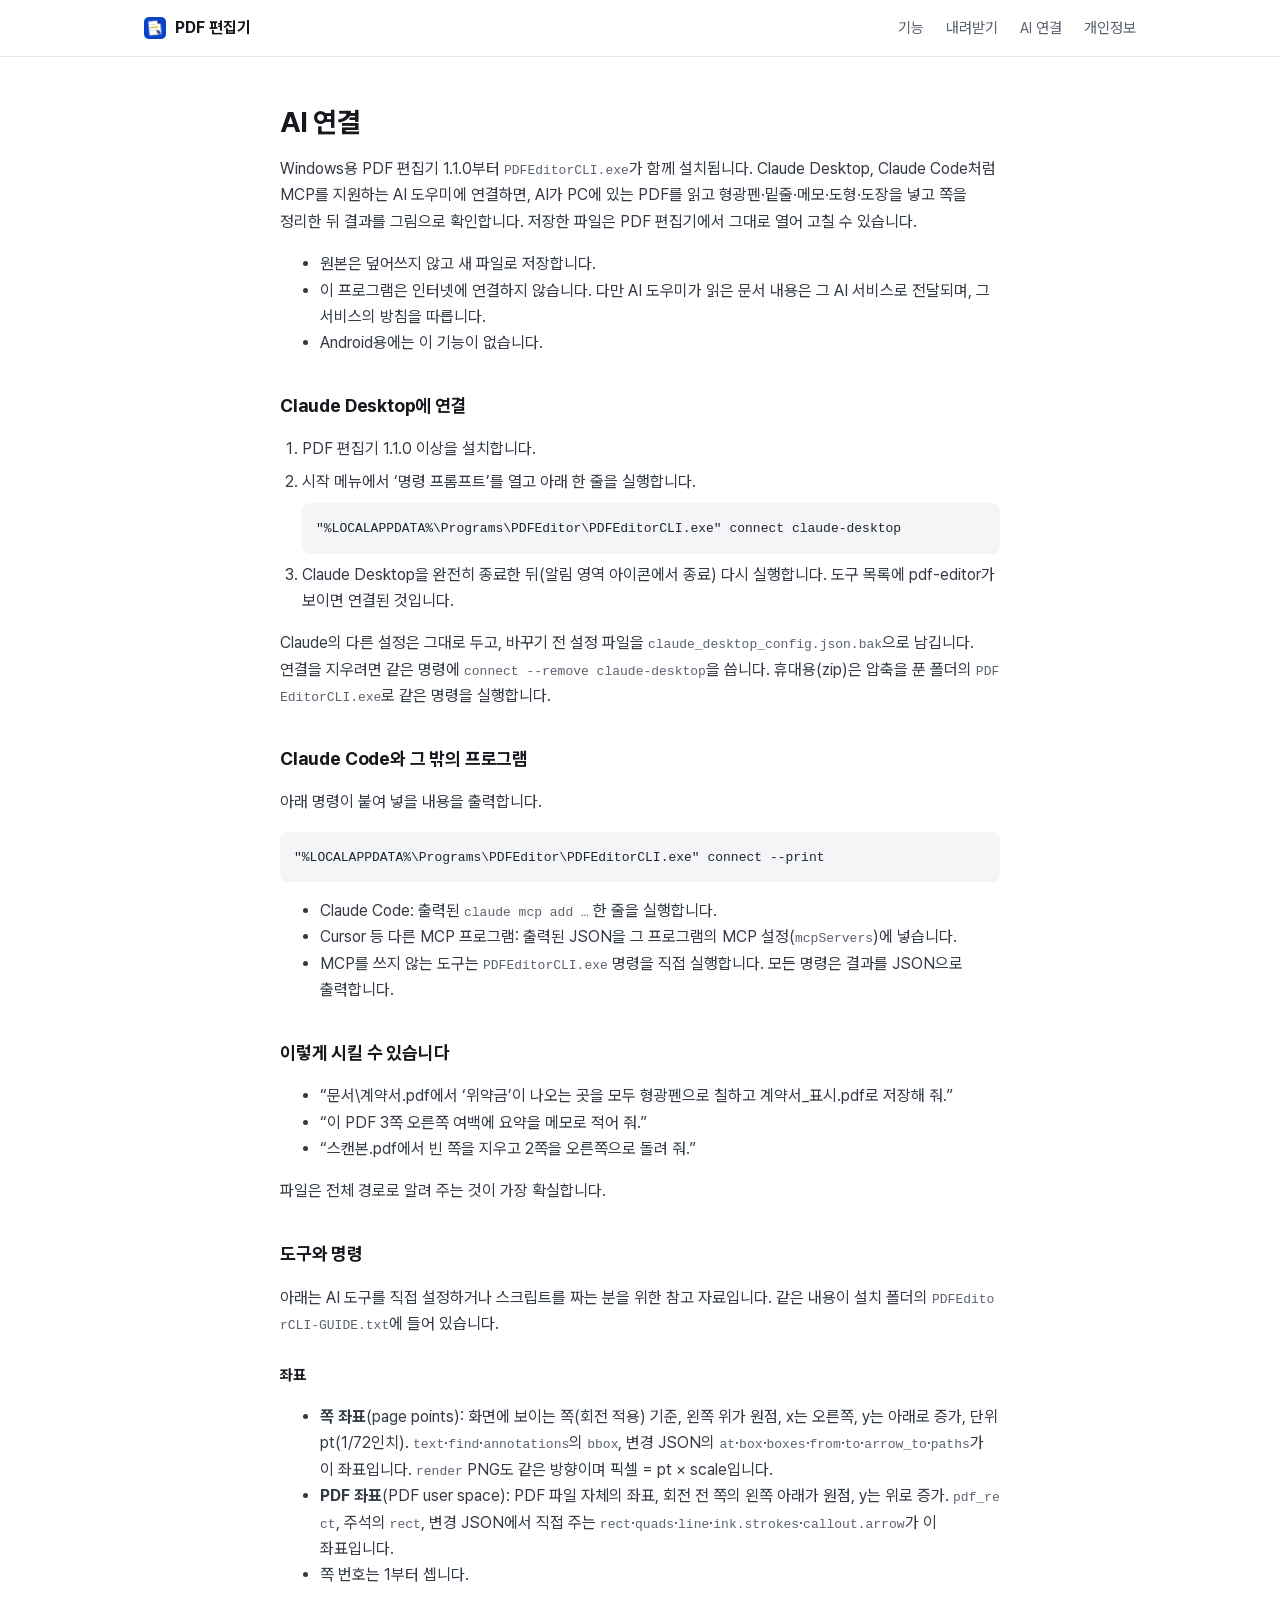
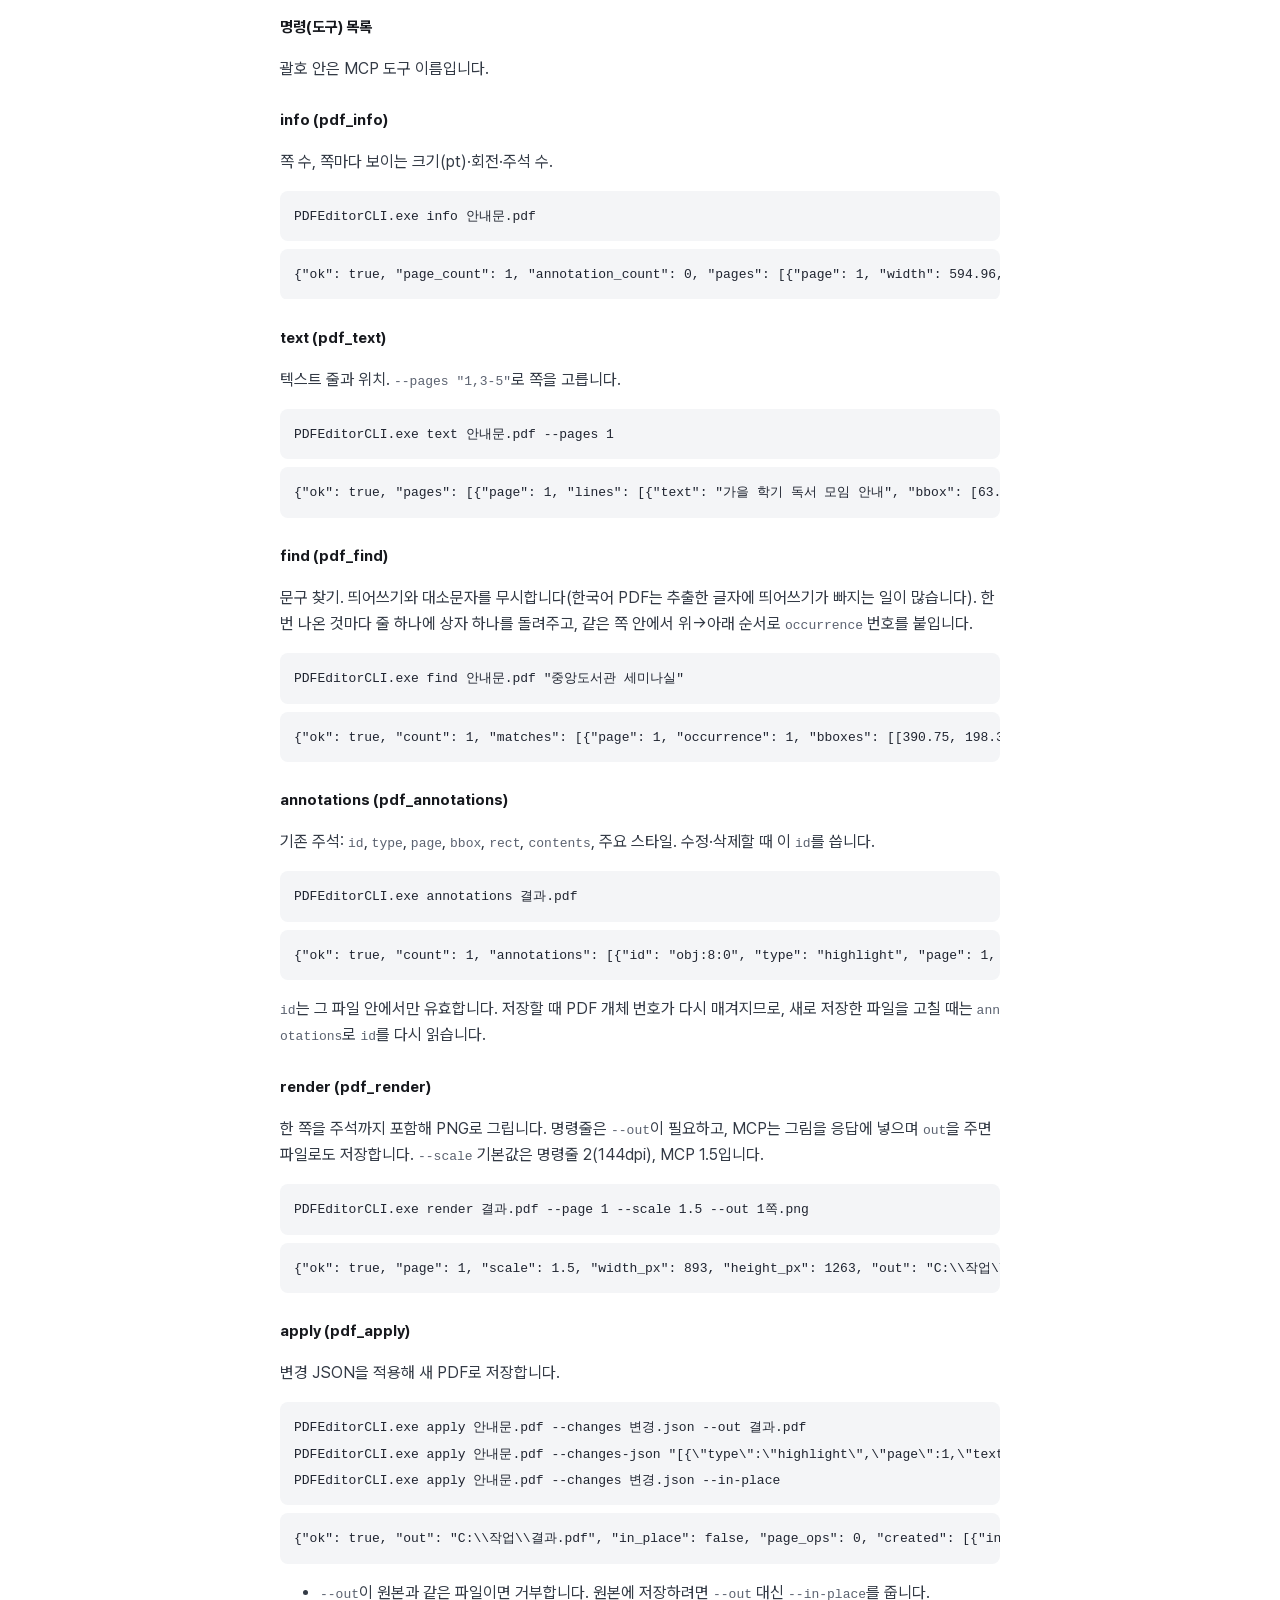
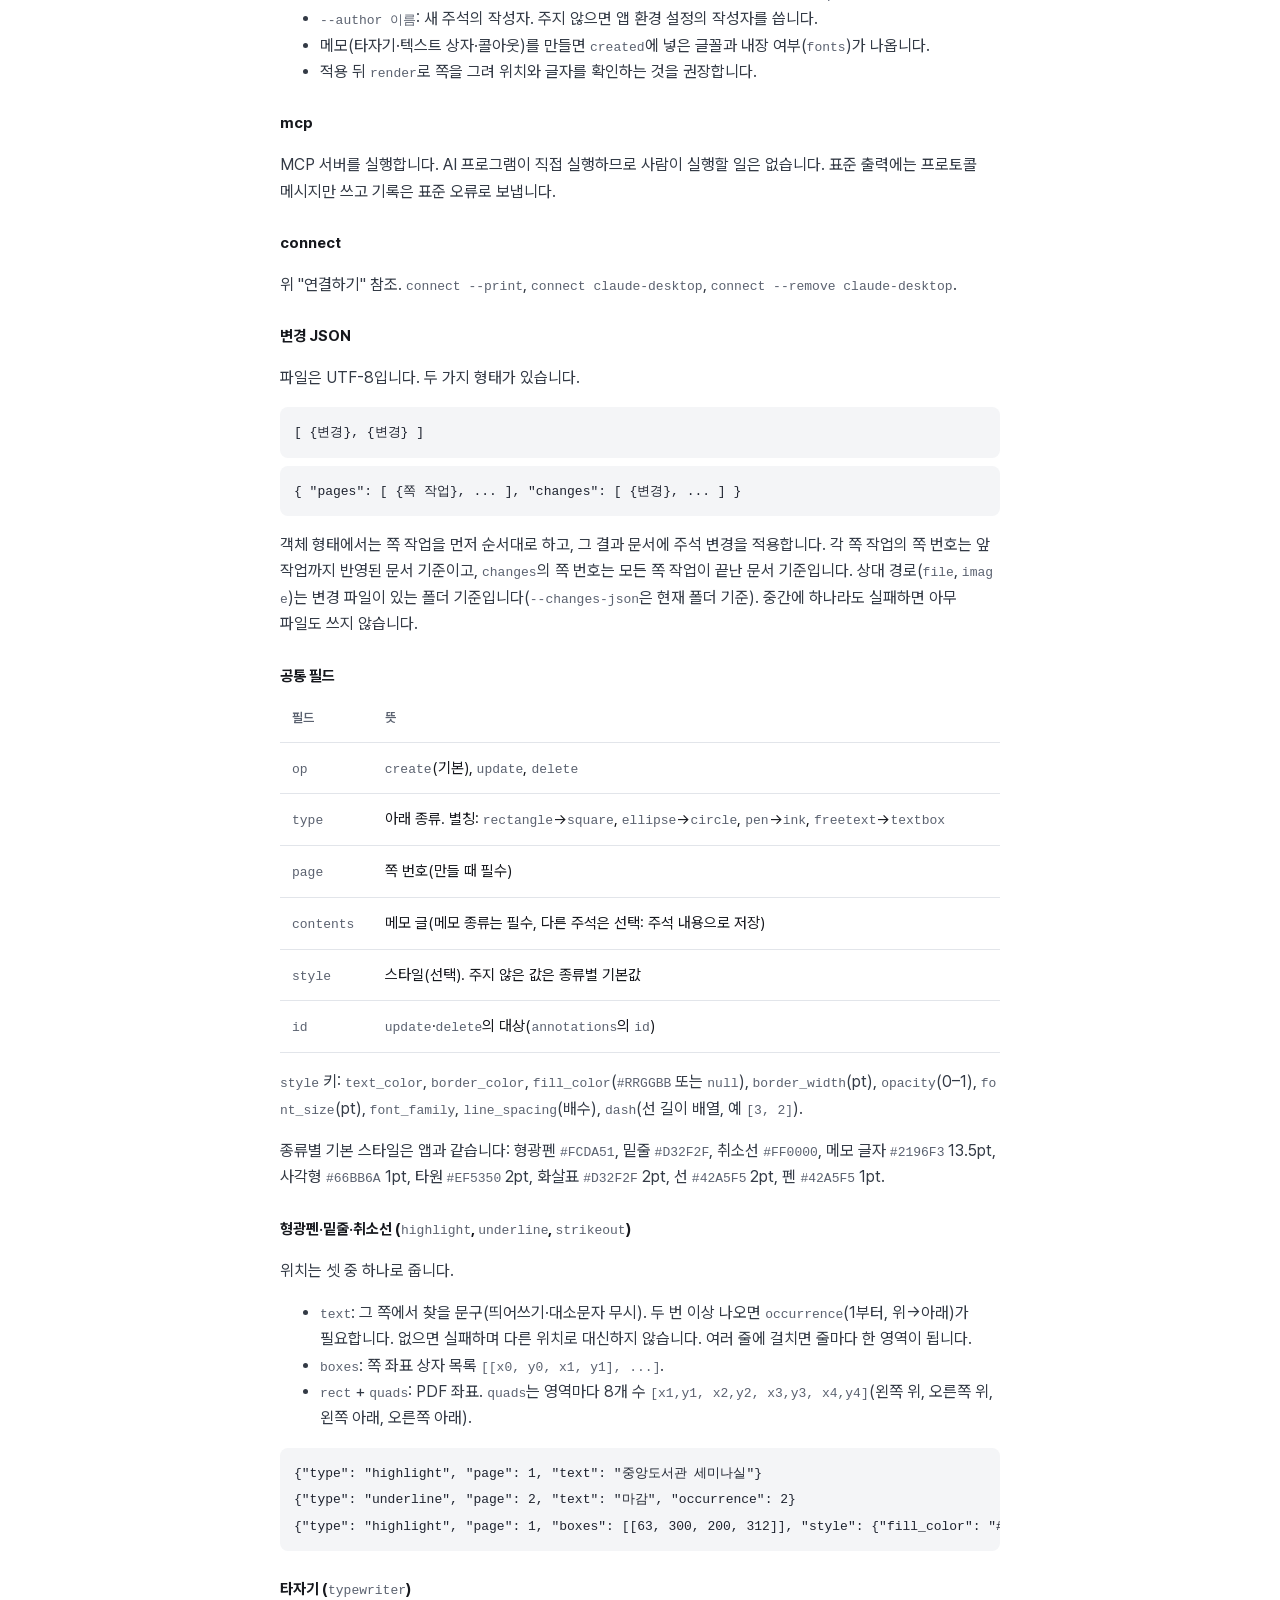
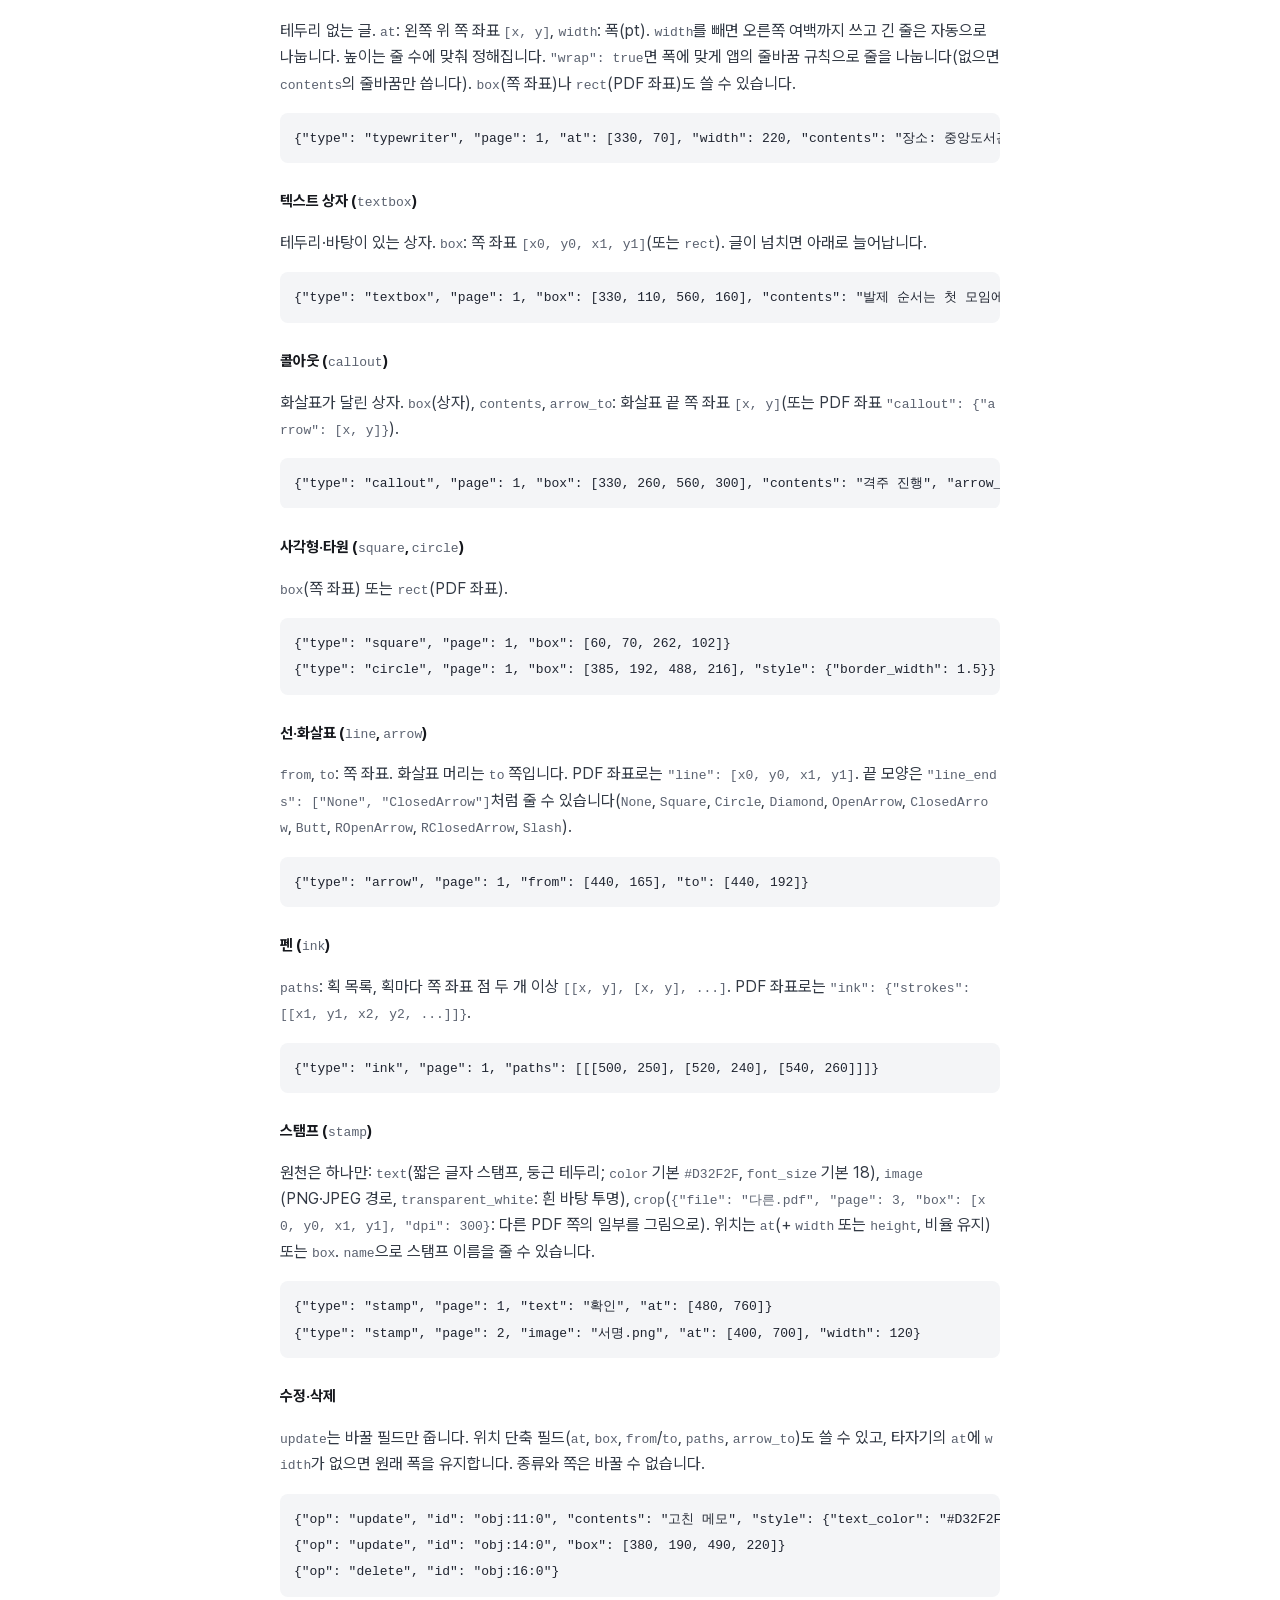
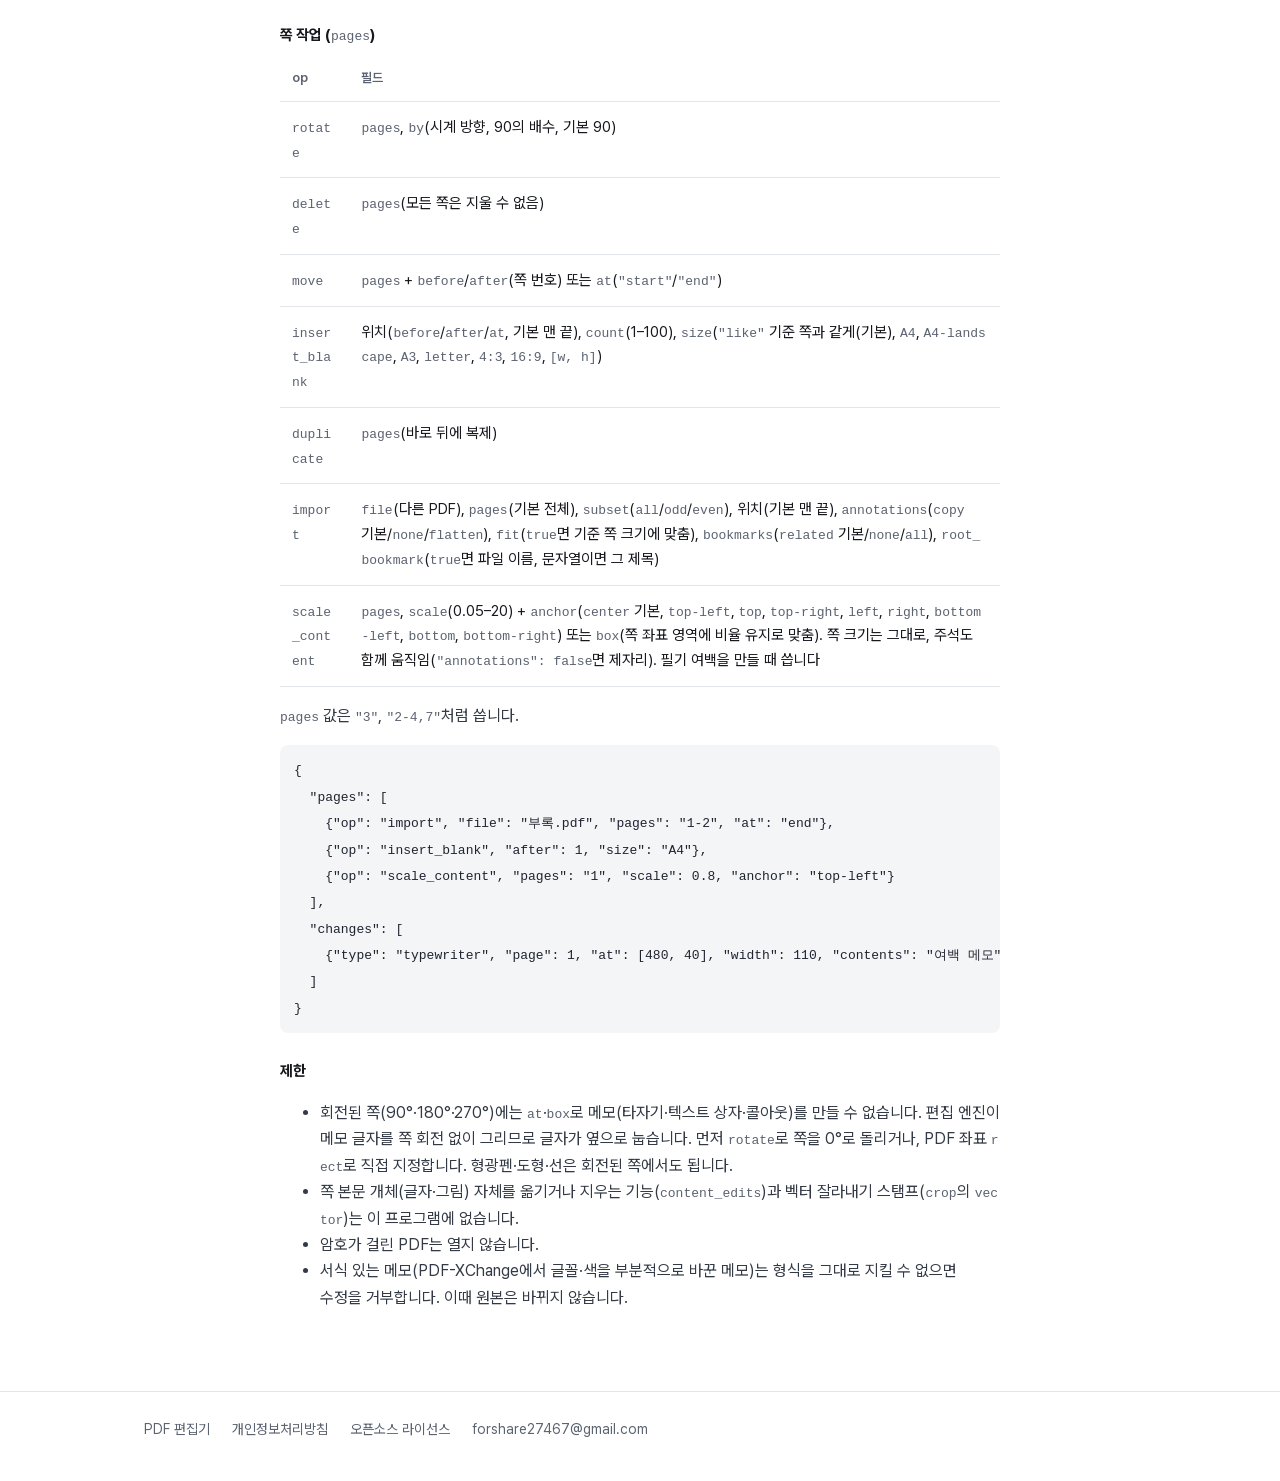
==== ai.html @ bdb56bcf "Windows 1.1.0 (AI 연결), Android 1.0.0" ====
<!doctype html>
<html lang="ko">
<head>
<meta charset="utf-8">
<meta name="viewport" content="width=device-width,initial-scale=1">
<title>AI 연결 · PDF 편집기</title>
<meta name="description" content="Claude 같은 AI 도우미가 PC의 PDF를 읽고 주석을 넣도록 PDF 편집기에 연결하는 방법.">
<link rel="icon" href="favicon.ico" sizes="48x48">
<link rel="icon" href="icon-192.png" type="image/png">
<link rel="apple-touch-icon" href="icon-180.png">
<link rel="stylesheet" href="style.css">
</head>
<body>
<header class="top"><div class="wrap">
 <a class="brand" href="./"><img src="icon-192.png" alt="">PDF 편집기</a>
 <nav><a href="./#features">기능</a><a href="./#download">내려받기</a><a href="ai.html">AI 연결</a><a href="privacy.html">개인정보</a></nav>
</div></header>
<main class="wrap doc">
<h1>AI 연결</h1>
<p>Windows용 PDF 편집기 1.1.0부터 <code>PDFEditorCLI.exe</code>가 함께 설치됩니다. Claude Desktop, Claude Code처럼 MCP를 지원하는 AI 도우미에 연결하면, AI가 PC에 있는 PDF를 읽고 형광펜·밑줄·메모·도형·도장을 넣고 쪽을 정리한 뒤 결과를 그림으로 확인합니다. 저장한 파일은 PDF 편집기에서 그대로 열어 고칠 수 있습니다.</p>
<ul>
<li>원본은 덮어쓰지 않고 새 파일로 저장합니다.</li>
<li>이 프로그램은 인터넷에 연결하지 않습니다. 다만 AI 도우미가 읽은 문서 내용은 그 AI 서비스로 전달되며, 그 서비스의 방침을 따릅니다.</li>
<li>Android용에는 이 기능이 없습니다.</li>
</ul>

<h2>Claude Desktop에 연결</h2>
<ol>
<li>PDF 편집기 1.1.0 이상을 설치합니다.</li>
<li>시작 메뉴에서 ‘명령 프롬프트’를 열고 아래 한 줄을 실행합니다.
<pre><code>"%LOCALAPPDATA%\Programs\PDFEditor\PDFEditorCLI.exe" connect claude-desktop</code></pre></li>
<li>Claude Desktop을 완전히 종료한 뒤(알림 영역 아이콘에서 종료) 다시 실행합니다. 도구 목록에 pdf-editor가 보이면 연결된 것입니다.</li>
</ol>
<p>Claude의 다른 설정은 그대로 두고, 바꾸기 전 설정 파일을 <code>claude_desktop_config.json.bak</code>으로 남깁니다. 연결을 지우려면 같은 명령에 <code>connect --remove claude-desktop</code>을 씁니다. 휴대용(zip)은 압축을 푼 폴더의 <code>PDFEditorCLI.exe</code>로 같은 명령을 실행합니다.</p>

<h2>Claude Code와 그 밖의 프로그램</h2>
<p>아래 명령이 붙여 넣을 내용을 출력합니다.</p>
<pre><code>"%LOCALAPPDATA%\Programs\PDFEditor\PDFEditorCLI.exe" connect --print</code></pre>
<ul>
<li>Claude Code: 출력된 <code>claude mcp add …</code> 한 줄을 실행합니다.</li>
<li>Cursor 등 다른 MCP 프로그램: 출력된 JSON을 그 프로그램의 MCP 설정(<code>mcpServers</code>)에 넣습니다.</li>
<li>MCP를 쓰지 않는 도구는 <code>PDFEditorCLI.exe</code> 명령을 직접 실행합니다. 모든 명령은 결과를 JSON으로 출력합니다.</li>
</ul>

<h2>이렇게 시킬 수 있습니다</h2>
<ul>
<li>“문서\계약서.pdf에서 ‘위약금’이 나오는 곳을 모두 형광펜으로 칠하고 계약서_표시.pdf로 저장해 줘.”</li>
<li>“이 PDF 3쪽 오른쪽 여백에 요약을 메모로 적어 줘.”</li>
<li>“스캔본.pdf에서 빈 쪽을 지우고 2쪽을 오른쪽으로 돌려 줘.”</li>
</ul>
<p>파일은 전체 경로로 알려 주는 것이 가장 확실합니다.</p>

<h2>도구와 명령</h2>
<p>아래는 AI 도구를 직접 설정하거나 스크립트를 짜는 분을 위한 참고 자료입니다. 같은 내용이 설치 폴더의 <code>PDFEditorCLI-GUIDE.txt</code>에 들어 있습니다.</p>
<h3 class="ref">좌표</h3>
<ul>
<li><strong>쪽 좌표</strong>(page points): 화면에 보이는 쪽(회전 적용) 기준, 왼쪽 위가 원점, x는 오른쪽, y는 아래로 증가, 단위 pt(1/72인치). <code>text</code>·<code>find</code>·<code>annotations</code>의 <code>bbox</code>, 변경 JSON의 <code>at</code>·<code>box</code>·<code>boxes</code>·<code>from</code>·<code>to</code>·<code>arrow_to</code>·<code>paths</code>가 이 좌표입니다. <code>render</code> PNG도 같은 방향이며 픽셀 = pt × scale입니다.</li>
<li><strong>PDF 좌표</strong>(PDF user space): PDF 파일 자체의 좌표, 회전 전 쪽의 왼쪽 아래가 원점, y는 위로 증가. <code>pdf_rect</code>, 주석의 <code>rect</code>, 변경 JSON에서 직접 주는 <code>rect</code>·<code>quads</code>·<code>line</code>·<code>ink.strokes</code>·<code>callout.arrow</code>가 이 좌표입니다.</li>
<li>쪽 번호는 1부터 셉니다.</li>
</ul>
<h3 class="ref">명령(도구) 목록</h3>
<p>괄호 안은 MCP 도구 이름입니다.</p>
<h3 class="ref">info (pdf_info)</h3>
<p>쪽 수, 쪽마다 보이는 크기(pt)·회전·주석 수.</p>
<pre><code>PDFEditorCLI.exe info 안내문.pdf
</code></pre>
<pre><code class="language-json">{&quot;ok&quot;: true, &quot;page_count&quot;: 1, &quot;annotation_count&quot;: 0, &quot;pages&quot;: [{&quot;page&quot;: 1, &quot;width&quot;: 594.96, &quot;height&quot;: 841.92, &quot;rotation&quot;: 0, &quot;cropbox&quot;: [0.0, 0.0, 594.96, 841.92], &quot;annotations&quot;: 0}]}
</code></pre>
<h3 class="ref">text (pdf_text)</h3>
<p>텍스트 줄과 위치. <code>--pages "1,3-5"</code>로 쪽을 고릅니다.</p>
<pre><code>PDFEditorCLI.exe text 안내문.pdf --pages 1
</code></pre>
<pre><code class="language-json">{&quot;ok&quot;: true, &quot;pages&quot;: [{&quot;page&quot;: 1, &quot;lines&quot;: [{&quot;text&quot;: &quot;가을 학기 독서 모임 안내&quot;, &quot;bbox&quot;: [63.0, 74.28, 258.41, 98.37], &quot;pdf_rect&quot;: [63.0, 743.55, 258.41, 767.64]}]}]}
</code></pre>
<h3 class="ref">find (pdf_find)</h3>
<p>문구 찾기. 띄어쓰기와 대소문자를 무시합니다(한국어 PDF는 추출한 글자에 띄어쓰기가 빠지는 일이 많습니다). 한 번 나온 것마다 줄 하나에 상자 하나를 돌려주고, 같은 쪽 안에서 위→아래 순서로 <code>occurrence</code> 번호를 붙입니다.</p>
<pre><code>PDFEditorCLI.exe find 안내문.pdf &quot;중앙도서관 세미나실&quot;
</code></pre>
<pre><code class="language-json">{&quot;ok&quot;: true, &quot;count&quot;: 1, &quot;matches&quot;: [{&quot;page&quot;: 1, &quot;occurrence&quot;: 1, &quot;bboxes&quot;: [[390.75, 198.31, 481.25, 210.92]], &quot;pdf_rects&quot;: [[390.75, 631.0, 481.25, 643.61]]}]}
</code></pre>
<h3 class="ref">annotations (pdf_annotations)</h3>
<p>기존 주석: <code>id</code>, <code>type</code>, <code>page</code>, <code>bbox</code>, <code>rect</code>, <code>contents</code>, 주요 스타일. 수정·삭제할 때 이 <code>id</code>를 씁니다.</p>
<pre><code>PDFEditorCLI.exe annotations 결과.pdf
</code></pre>
<pre><code class="language-json">{&quot;ok&quot;: true, &quot;count&quot;: 1, &quot;annotations&quot;: [{&quot;id&quot;: &quot;obj:8:0&quot;, &quot;type&quot;: &quot;highlight&quot;, &quot;page&quot;: 1, &quot;bbox&quot;: [390.75, 198.31, 481.25, 210.92], &quot;rect&quot;: [390.75, 631.0, 481.25, 643.61], &quot;contents&quot;: &quot;&quot;, &quot;style&quot;: {&quot;fill_color&quot;: &quot;#FCDA51&quot;, &quot;opacity&quot;: 1.0}, &quot;editable&quot;: true}]}
</code></pre>
<p><code>id</code>는 그 파일 안에서만 유효합니다. 저장할 때 PDF 개체 번호가 다시 매겨지므로, 새로 저장한 파일을 고칠 때는 <code>annotations</code>로 <code>id</code>를 다시 읽습니다.</p>
<h3 class="ref">render (pdf_render)</h3>
<p>한 쪽을 주석까지 포함해 PNG로 그립니다. 명령줄은 <code>--out</code>이 필요하고, MCP는 그림을 응답에 넣으며 <code>out</code>을 주면 파일로도 저장합니다. <code>--scale</code> 기본값은 명령줄 2(144dpi), MCP 1.5입니다.</p>
<pre><code>PDFEditorCLI.exe render 결과.pdf --page 1 --scale 1.5 --out 1쪽.png
</code></pre>
<pre><code class="language-json">{&quot;ok&quot;: true, &quot;page&quot;: 1, &quot;scale&quot;: 1.5, &quot;width_px&quot;: 893, &quot;height_px&quot;: 1263, &quot;out&quot;: &quot;C:\\작업\\1쪽.png&quot;}
</code></pre>
<h3 class="ref">apply (pdf_apply)</h3>
<p>변경 JSON을 적용해 새 PDF로 저장합니다.</p>
<pre><code>PDFEditorCLI.exe apply 안내문.pdf --changes 변경.json --out 결과.pdf
PDFEditorCLI.exe apply 안내문.pdf --changes-json &quot;[{\&quot;type\&quot;:\&quot;highlight\&quot;,\&quot;page\&quot;:1,\&quot;text\&quot;:\&quot;독서 모임\&quot;}]&quot; --out 결과.pdf
PDFEditorCLI.exe apply 안내문.pdf --changes 변경.json --in-place
</code></pre>
<pre><code class="language-json">{&quot;ok&quot;: true, &quot;out&quot;: &quot;C:\\작업\\결과.pdf&quot;, &quot;in_place&quot;: false, &quot;page_ops&quot;: 0, &quot;created&quot;: [{&quot;index&quot;: 0, &quot;type&quot;: &quot;highlight&quot;, &quot;id&quot;: &quot;obj:8:0&quot;, &quot;page&quot;: 1}], &quot;updated&quot;: [], &quot;deleted&quot;: [], &quot;page_count&quot;: 1}
</code></pre>
<ul>
<li><code>--out</code>이 원본과 같은 파일이면 거부합니다. 원본에 저장하려면 <code>--out</code> 대신 <code>--in-place</code>를 줍니다.</li>
<li><code>--author 이름</code>: 새 주석의 작성자. 주지 않으면 앱 환경 설정의 작성자를 씁니다.</li>
<li>메모(타자기·텍스트 상자·콜아웃)를 만들면 <code>created</code>에 넣은 글꼴과 내장 여부(<code>fonts</code>)가 나옵니다.</li>
<li>적용 뒤 <code>render</code>로 쪽을 그려 위치와 글자를 확인하는 것을 권장합니다.</li>
</ul>
<h3 class="ref">mcp</h3>
<p>MCP 서버를 실행합니다. AI 프로그램이 직접 실행하므로 사람이 실행할 일은 없습니다. 표준 출력에는 프로토콜 메시지만 쓰고 기록은 표준 오류로 보냅니다.</p>
<h3 class="ref">connect</h3>
<p>위 "연결하기" 참조. <code>connect --print</code>, <code>connect claude-desktop</code>, <code>connect --remove claude-desktop</code>.</p>
<h3 class="ref">변경 JSON</h3>
<p>파일은 UTF-8입니다. 두 가지 형태가 있습니다.</p>
<pre><code class="language-json">[ {변경}, {변경} ]
</code></pre>
<pre><code class="language-json">{ &quot;pages&quot;: [ {쪽 작업}, ... ], &quot;changes&quot;: [ {변경}, ... ] }
</code></pre>
<p>객체 형태에서는 쪽 작업을 먼저 순서대로 하고, 그 결과 문서에 주석 변경을 적용합니다. 각 쪽 작업의 쪽 번호는 앞 작업까지 반영된 문서 기준이고, <code>changes</code>의 쪽 번호는 모든 쪽 작업이 끝난 문서 기준입니다. 상대 경로(<code>file</code>, <code>image</code>)는 변경 파일이 있는 폴더 기준입니다(<code>--changes-json</code>은 현재 폴더 기준). 중간에 하나라도 실패하면 아무 파일도 쓰지 않습니다.</p>
<h3 class="ref">공통 필드</h3>
<table>
<thead>
<tr>
<th>필드</th>
<th>뜻</th>
</tr>
</thead>
<tbody>
<tr>
<td><code>op</code></td>
<td><code>create</code>(기본), <code>update</code>, <code>delete</code></td>
</tr>
<tr>
<td><code>type</code></td>
<td>아래 종류. 별칭: <code>rectangle</code>→<code>square</code>, <code>ellipse</code>→<code>circle</code>, <code>pen</code>→<code>ink</code>, <code>freetext</code>→<code>textbox</code></td>
</tr>
<tr>
<td><code>page</code></td>
<td>쪽 번호(만들 때 필수)</td>
</tr>
<tr>
<td><code>contents</code></td>
<td>메모 글(메모 종류는 필수, 다른 주석은 선택: 주석 내용으로 저장)</td>
</tr>
<tr>
<td><code>style</code></td>
<td>스타일(선택). 주지 않은 값은 종류별 기본값</td>
</tr>
<tr>
<td><code>id</code></td>
<td><code>update</code>·<code>delete</code>의 대상(<code>annotations</code>의 <code>id</code>)</td>
</tr>
</tbody>
</table>
<p><code>style</code> 키: <code>text_color</code>, <code>border_color</code>, <code>fill_color</code>(<code>#RRGGBB</code> 또는 <code>null</code>), <code>border_width</code>(pt), <code>opacity</code>(0–1), <code>font_size</code>(pt), <code>font_family</code>, <code>line_spacing</code>(배수), <code>dash</code>(선 길이 배열, 예 <code>[3, 2]</code>).</p>
<p>종류별 기본 스타일은 앱과 같습니다: 형광펜 <code>#FCDA51</code>, 밑줄 <code>#D32F2F</code>, 취소선 <code>#FF0000</code>, 메모 글자 <code>#2196F3</code> 13.5pt, 사각형 <code>#66BB6A</code> 1pt, 타원 <code>#EF5350</code> 2pt, 화살표 <code>#D32F2F</code> 2pt, 선 <code>#42A5F5</code> 2pt, 펜 <code>#42A5F5</code> 1pt.</p>
<h3 class="ref">형광펜·밑줄·취소선 (<code>highlight</code>, <code>underline</code>, <code>strikeout</code>)</h3>
<p>위치는 셋 중 하나로 줍니다.</p>
<ul>
<li><code>text</code>: 그 쪽에서 찾을 문구(띄어쓰기·대소문자 무시). 두 번 이상 나오면 <code>occurrence</code>(1부터, 위→아래)가 필요합니다. 없으면 실패하며 다른 위치로 대신하지 않습니다. 여러 줄에 걸치면 줄마다 한 영역이 됩니다.</li>
<li><code>boxes</code>: 쪽 좌표 상자 목록 <code>[[x0, y0, x1, y1], ...]</code>.</li>
<li><code>rect</code> + <code>quads</code>: PDF 좌표. <code>quads</code>는 영역마다 8개 수 <code>[x1,y1, x2,y2, x3,y3, x4,y4]</code>(왼쪽 위, 오른쪽 위, 왼쪽 아래, 오른쪽 아래).</li>
</ul>
<pre><code class="language-json">{&quot;type&quot;: &quot;highlight&quot;, &quot;page&quot;: 1, &quot;text&quot;: &quot;중앙도서관 세미나실&quot;}
{&quot;type&quot;: &quot;underline&quot;, &quot;page&quot;: 2, &quot;text&quot;: &quot;마감&quot;, &quot;occurrence&quot;: 2}
{&quot;type&quot;: &quot;highlight&quot;, &quot;page&quot;: 1, &quot;boxes&quot;: [[63, 300, 200, 312]], &quot;style&quot;: {&quot;fill_color&quot;: &quot;#80DEEA&quot;, &quot;opacity&quot;: 0.6}}
</code></pre>
<h3 class="ref">타자기 (<code>typewriter</code>)</h3>
<p>테두리 없는 글. <code>at</code>: 왼쪽 위 쪽 좌표 <code>[x, y]</code>, <code>width</code>: 폭(pt). <code>width</code>를 빼면 오른쪽 여백까지 쓰고 긴 줄은 자동으로 나눕니다. 높이는 줄 수에 맞춰 정해집니다. <code>"wrap": true</code>면 폭에 맞게 앱의 줄바꿈 규칙으로 줄을 나눕니다(없으면 <code>contents</code>의 줄바꿈만 씁니다). <code>box</code>(쪽 좌표)나 <code>rect</code>(PDF 좌표)도 쓸 수 있습니다.</p>
<pre><code class="language-json">{&quot;type&quot;: &quot;typewriter&quot;, &quot;page&quot;: 1, &quot;at&quot;: [330, 70], &quot;width&quot;: 220, &quot;contents&quot;: &quot;장소: 중앙도서관 3층&quot;, &quot;wrap&quot;: true}
</code></pre>
<h3 class="ref">텍스트 상자 (<code>textbox</code>)</h3>
<p>테두리·바탕이 있는 상자. <code>box</code>: 쪽 좌표 <code>[x0, y0, x1, y1]</code>(또는 <code>rect</code>). 글이 넘치면 아래로 늘어납니다.</p>
<pre><code class="language-json">{&quot;type&quot;: &quot;textbox&quot;, &quot;page&quot;: 1, &quot;box&quot;: [330, 110, 560, 160], &quot;contents&quot;: &quot;발제 순서는 첫 모임에서 정합니다.&quot;, &quot;style&quot;: {&quot;border_color&quot;: &quot;#2196F3&quot;}}
</code></pre>
<h3 class="ref">콜아웃 (<code>callout</code>)</h3>
<p>화살표가 달린 상자. <code>box</code>(상자), <code>contents</code>, <code>arrow_to</code>: 화살표 끝 쪽 좌표 <code>[x, y]</code>(또는 PDF 좌표 <code>"callout": {"arrow": [x, y]}</code>).</p>
<pre><code class="language-json">{&quot;type&quot;: &quot;callout&quot;, &quot;page&quot;: 1, &quot;box&quot;: [330, 260, 560, 300], &quot;contents&quot;: &quot;격주 진행&quot;, &quot;arrow_to&quot;: [300, 215]}
</code></pre>
<h3 class="ref">사각형·타원 (<code>square</code>, <code>circle</code>)</h3>
<p><code>box</code>(쪽 좌표) 또는 <code>rect</code>(PDF 좌표).</p>
<pre><code class="language-json">{&quot;type&quot;: &quot;square&quot;, &quot;page&quot;: 1, &quot;box&quot;: [60, 70, 262, 102]}
{&quot;type&quot;: &quot;circle&quot;, &quot;page&quot;: 1, &quot;box&quot;: [385, 192, 488, 216], &quot;style&quot;: {&quot;border_width&quot;: 1.5}}
</code></pre>
<h3 class="ref">선·화살표 (<code>line</code>, <code>arrow</code>)</h3>
<p><code>from</code>, <code>to</code>: 쪽 좌표. 화살표 머리는 <code>to</code> 쪽입니다. PDF 좌표로는 <code>"line": [x0, y0, x1, y1]</code>. 끝 모양은 <code>"line_ends": ["None", "ClosedArrow"]</code>처럼 줄 수 있습니다(<code>None</code>, <code>Square</code>, <code>Circle</code>, <code>Diamond</code>, <code>OpenArrow</code>, <code>ClosedArrow</code>, <code>Butt</code>, <code>ROpenArrow</code>, <code>RClosedArrow</code>, <code>Slash</code>).</p>
<pre><code class="language-json">{&quot;type&quot;: &quot;arrow&quot;, &quot;page&quot;: 1, &quot;from&quot;: [440, 165], &quot;to&quot;: [440, 192]}
</code></pre>
<h3 class="ref">펜 (<code>ink</code>)</h3>
<p><code>paths</code>: 획 목록, 획마다 쪽 좌표 점 두 개 이상 <code>[[x, y], [x, y], ...]</code>. PDF 좌표로는 <code>"ink": {"strokes": [[x1, y1, x2, y2, ...]]}</code>.</p>
<pre><code class="language-json">{&quot;type&quot;: &quot;ink&quot;, &quot;page&quot;: 1, &quot;paths&quot;: [[[500, 250], [520, 240], [540, 260]]]}
</code></pre>
<h3 class="ref">스탬프 (<code>stamp</code>)</h3>
<p>원천은 하나만: <code>text</code>(짧은 글자 스탬프, 둥근 테두리; <code>color</code> 기본 <code>#D32F2F</code>, <code>font_size</code> 기본 18), <code>image</code>(PNG·JPEG 경로, <code>transparent_white</code>: 흰 바탕 투명), <code>crop</code>(<code>{"file": "다른.pdf", "page": 3, "box": [x0, y0, x1, y1], "dpi": 300}</code>: 다른 PDF 쪽의 일부를 그림으로). 위치는 <code>at</code>(+ <code>width</code> 또는 <code>height</code>, 비율 유지) 또는 <code>box</code>. <code>name</code>으로 스탬프 이름을 줄 수 있습니다.</p>
<pre><code class="language-json">{&quot;type&quot;: &quot;stamp&quot;, &quot;page&quot;: 1, &quot;text&quot;: &quot;확인&quot;, &quot;at&quot;: [480, 760]}
{&quot;type&quot;: &quot;stamp&quot;, &quot;page&quot;: 2, &quot;image&quot;: &quot;서명.png&quot;, &quot;at&quot;: [400, 700], &quot;width&quot;: 120}
</code></pre>
<h3 class="ref">수정·삭제</h3>
<p><code>update</code>는 바꿀 필드만 줍니다. 위치 단축 필드(<code>at</code>, <code>box</code>, <code>from</code>/<code>to</code>, <code>paths</code>, <code>arrow_to</code>)도 쓸 수 있고, 타자기의 <code>at</code>에 <code>width</code>가 없으면 원래 폭을 유지합니다. 종류와 쪽은 바꿀 수 없습니다.</p>
<pre><code class="language-json">{&quot;op&quot;: &quot;update&quot;, &quot;id&quot;: &quot;obj:11:0&quot;, &quot;contents&quot;: &quot;고친 메모&quot;, &quot;style&quot;: {&quot;text_color&quot;: &quot;#D32F2F&quot;}}
{&quot;op&quot;: &quot;update&quot;, &quot;id&quot;: &quot;obj:14:0&quot;, &quot;box&quot;: [380, 190, 490, 220]}
{&quot;op&quot;: &quot;delete&quot;, &quot;id&quot;: &quot;obj:16:0&quot;}
</code></pre>
<h3 class="ref">쪽 작업 (<code>pages</code>)</h3>
<table>
<thead>
<tr>
<th>op</th>
<th>필드</th>
</tr>
</thead>
<tbody>
<tr>
<td><code>rotate</code></td>
<td><code>pages</code>, <code>by</code>(시계 방향, 90의 배수, 기본 90)</td>
</tr>
<tr>
<td><code>delete</code></td>
<td><code>pages</code>(모든 쪽은 지울 수 없음)</td>
</tr>
<tr>
<td><code>move</code></td>
<td><code>pages</code> + <code>before</code>/<code>after</code>(쪽 번호) 또는 <code>at</code>(<code>"start"</code>/<code>"end"</code>)</td>
</tr>
<tr>
<td><code>insert_blank</code></td>
<td>위치(<code>before</code>/<code>after</code>/<code>at</code>, 기본 맨 끝), <code>count</code>(1–100), <code>size</code>(<code>"like"</code> 기준 쪽과 같게(기본), <code>A4</code>, <code>A4-landscape</code>, <code>A3</code>, <code>letter</code>, <code>4:3</code>, <code>16:9</code>, <code>[w, h]</code>)</td>
</tr>
<tr>
<td><code>duplicate</code></td>
<td><code>pages</code>(바로 뒤에 복제)</td>
</tr>
<tr>
<td><code>import</code></td>
<td><code>file</code>(다른 PDF), <code>pages</code>(기본 전체), <code>subset</code>(<code>all</code>/<code>odd</code>/<code>even</code>), 위치(기본 맨 끝), <code>annotations</code>(<code>copy</code> 기본/<code>none</code>/<code>flatten</code>), <code>fit</code>(<code>true</code>면 기준 쪽 크기에 맞춤), <code>bookmarks</code>(<code>related</code> 기본/<code>none</code>/<code>all</code>), <code>root_bookmark</code>(<code>true</code>면 파일 이름, 문자열이면 그 제목)</td>
</tr>
<tr>
<td><code>scale_content</code></td>
<td><code>pages</code>, <code>scale</code>(0.05–20) + <code>anchor</code>(<code>center</code> 기본, <code>top-left</code>, <code>top</code>, <code>top-right</code>, <code>left</code>, <code>right</code>, <code>bottom-left</code>, <code>bottom</code>, <code>bottom-right</code>) 또는 <code>box</code>(쪽 좌표 영역에 비율 유지로 맞춤). 쪽 크기는 그대로, 주석도 함께 움직임(<code>"annotations": false</code>면 제자리). 필기 여백을 만들 때 씁니다</td>
</tr>
</tbody>
</table>
<p><code>pages</code> 값은 <code>"3"</code>, <code>"2-4,7"</code>처럼 씁니다.</p>
<pre><code class="language-json">{
  &quot;pages&quot;: [
    {&quot;op&quot;: &quot;import&quot;, &quot;file&quot;: &quot;부록.pdf&quot;, &quot;pages&quot;: &quot;1-2&quot;, &quot;at&quot;: &quot;end&quot;},
    {&quot;op&quot;: &quot;insert_blank&quot;, &quot;after&quot;: 1, &quot;size&quot;: &quot;A4&quot;},
    {&quot;op&quot;: &quot;scale_content&quot;, &quot;pages&quot;: &quot;1&quot;, &quot;scale&quot;: 0.8, &quot;anchor&quot;: &quot;top-left&quot;}
  ],
  &quot;changes&quot;: [
    {&quot;type&quot;: &quot;typewriter&quot;, &quot;page&quot;: 1, &quot;at&quot;: [480, 40], &quot;width&quot;: 110, &quot;contents&quot;: &quot;여백 메모&quot;, &quot;wrap&quot;: true}
  ]
}
</code></pre>
<h3 class="ref">제한</h3>
<ul>
<li>회전된 쪽(90°·180°·270°)에는 <code>at</code>·<code>box</code>로 메모(타자기·텍스트 상자·콜아웃)를 만들 수 없습니다. 편집 엔진이 메모 글자를 쪽 회전 없이 그리므로 글자가 옆으로 눕습니다. 먼저 <code>rotate</code>로 쪽을 0°로 돌리거나, PDF 좌표 <code>rect</code>로 직접 지정합니다. 형광펜·도형·선은 회전된 쪽에서도 됩니다.</li>
<li>쪽 본문 개체(글자·그림) 자체를 옮기거나 지우는 기능(<code>content_edits</code>)과 벡터 잘라내기 스탬프(<code>crop</code>의 <code>vector</code>)는 이 프로그램에 없습니다.</li>
<li>암호가 걸린 PDF는 열지 않습니다.</li>
<li>서식 있는 메모(PDF-XChange에서 글꼴·색을 부분적으로 바꾼 메모)는 형식을 그대로 지킬 수 없으면 수정을 거부합니다. 이때 원본은 바뀌지 않습니다.</li>
</ul>
</main>
<footer><div class="wrap">
 <span>PDF 편집기</span>
 <a href="privacy.html">개인정보처리방침</a>
 <a href="licenses.txt">오픈소스 라이선스</a>
 <a href="mailto:forshare27467@gmail.com">forshare27467@gmail.com</a>
</div></footer>
</body>
</html>
---- style.css ----
@font-face{font-family:Pretendard;src:url(PretendardVariable.woff2) format("woff2");font-weight:100 900;font-display:swap}
:root{--ink:#16181d;--sub:#5b6270;--line:#e2e5ea;--bg:#fff;--soft:#f5f6f8;--accent:#1f4fd8}
*{box-sizing:border-box}
html{-webkit-text-size-adjust:100%}
body{margin:0;background:var(--bg);color:var(--ink);font:16px/1.65 Pretendard,"Malgun Gothic","Apple SD Gothic Neo",sans-serif;word-break:keep-all}
a{color:var(--accent);text-decoration:none}
a:hover{text-decoration:underline}
.wrap{max-width:1040px;margin:0 auto;padding:0 24px}
header.top{border-bottom:1px solid var(--line)}
header.top .wrap{display:flex;align-items:center;gap:28px;height:56px}
.brand{display:flex;align-items:center;gap:9px;font-weight:700;color:var(--ink)}
.brand img{width:22px;height:22px}
nav{margin-left:auto;display:flex;gap:22px;font-size:15px}
nav a{color:var(--sub)}
.hero{padding-top:56px;padding-bottom:28px}
h1{font-size:38px;line-height:1.25;letter-spacing:-.02em;margin:0 0 12px}
.lead{font-size:18px;color:var(--sub);margin:0 0 26px;max-width:620px}
.get{display:flex;flex-wrap:wrap;align-items:center;gap:14px 18px}
.btn{display:inline-block;background:var(--accent);color:#fff;font-weight:600;padding:12px 22px;border-radius:6px}
.btn:hover{text-decoration:none;background:#1a43b8}
.meta{font-size:14px;color:var(--sub)}
.shot{margin:36px 0 0;border:1px solid var(--line);border-radius:8px;overflow:hidden;box-shadow:0 12px 32px rgba(20,30,60,.08)}
.shot img{display:block;width:100%;height:auto}
section{padding:52px 0;border-top:1px solid var(--line)}
.hero+section{border-top:0}
h2{font-size:22px;letter-spacing:-.01em;margin:0 0 22px}
.features{display:grid;grid-template-columns:repeat(3,1fr);gap:26px 36px;margin:0;padding:0;list-style:none}
.features h3{font-size:16px;margin:0 0 4px}
.features p{margin:0;color:var(--sub);font-size:15px}
table{width:100%;border-collapse:collapse;font-size:15px}
th,td{text-align:left;padding:13px 12px;border-bottom:1px solid var(--line);vertical-align:top}
th{font-weight:600;color:var(--sub);font-size:13px}
td.num{white-space:nowrap;color:var(--sub)}
code{font:13px/1.5 ui-monospace,Consolas,monospace;color:var(--sub);word-break:break-all}
.notes{margin:24px 0 0;padding:0;list-style:none;color:var(--sub);font-size:15px}
.notes li{padding-left:14px;position:relative;margin-bottom:6px}
.notes li:before{content:"";position:absolute;left:0;top:.72em;width:4px;height:4px;border-radius:50%;background:#9aa1ad}
.soon{color:var(--sub)}
footer{border-top:1px solid var(--line);padding:26px 0 40px;font-size:14px;color:var(--sub)}
footer .wrap{display:flex;flex-wrap:wrap;gap:8px 22px}
footer a{color:var(--sub)}
.doc{max-width:768px;padding-top:48px;padding-bottom:64px}
.doc h1{font-size:28px}
.doc h2{font-size:18px;margin:34px 0 8px}
.doc p,.doc li{color:#333a45}
@media(max-width:760px){
 h1{font-size:30px}.hero{padding-top:36px;padding-bottom:20px}.lead{font-size:16px}
 .features{grid-template-columns:1fr;gap:18px}
 nav{gap:16px;font-size:14px}
 table,tbody,tr,td{display:block}thead{display:none}
 tr{padding:12px 0;border-bottom:1px solid var(--line)}td{border:0;padding:2px 0}
}
.doc pre{background:#f4f5f7;border-radius:8px;padding:12px 14px;overflow-x:auto;margin:8px 0}
.doc pre code{color:#1f2430;word-break:normal;white-space:pre}
.doc ol{padding-left:22px}.doc ol li{margin:6px 0}
.doc h3{font-size:15px;margin:26px 0 6px}
.doc h4{font-size:14px;margin:18px 0 4px}
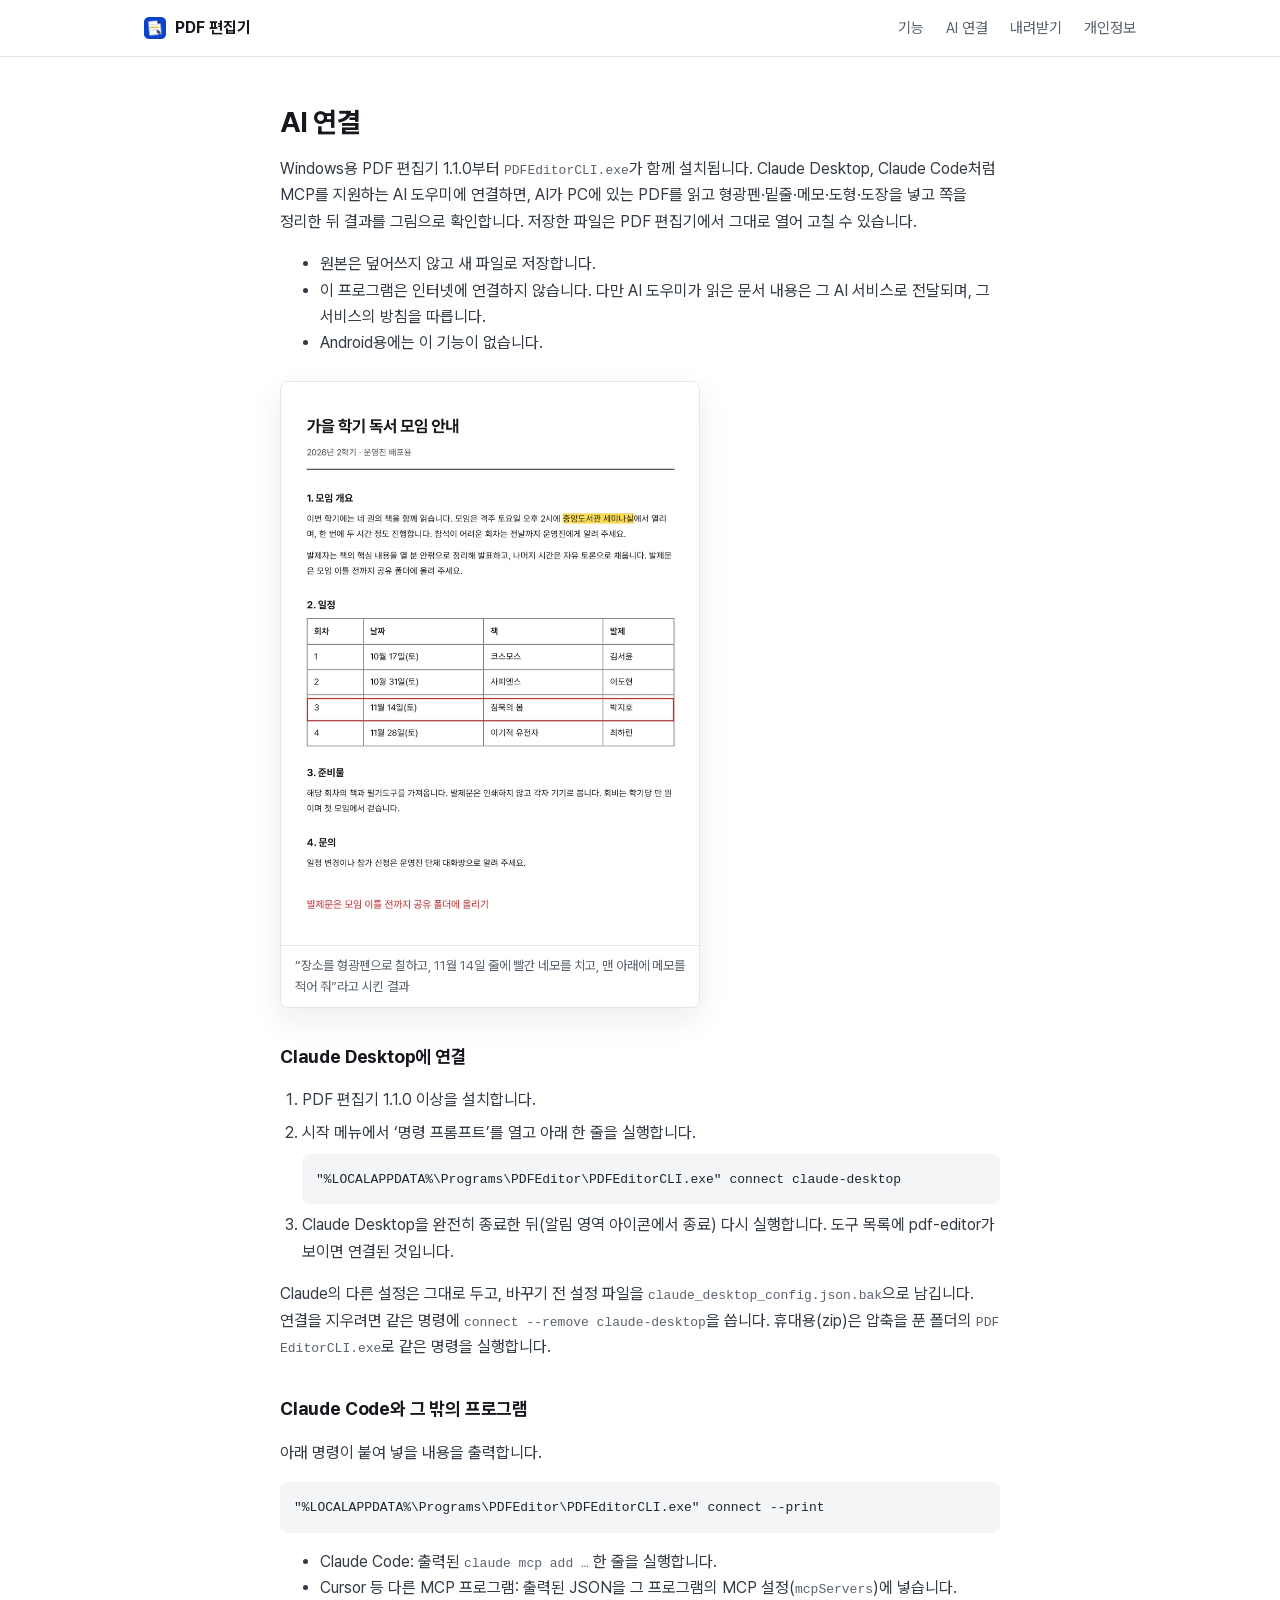
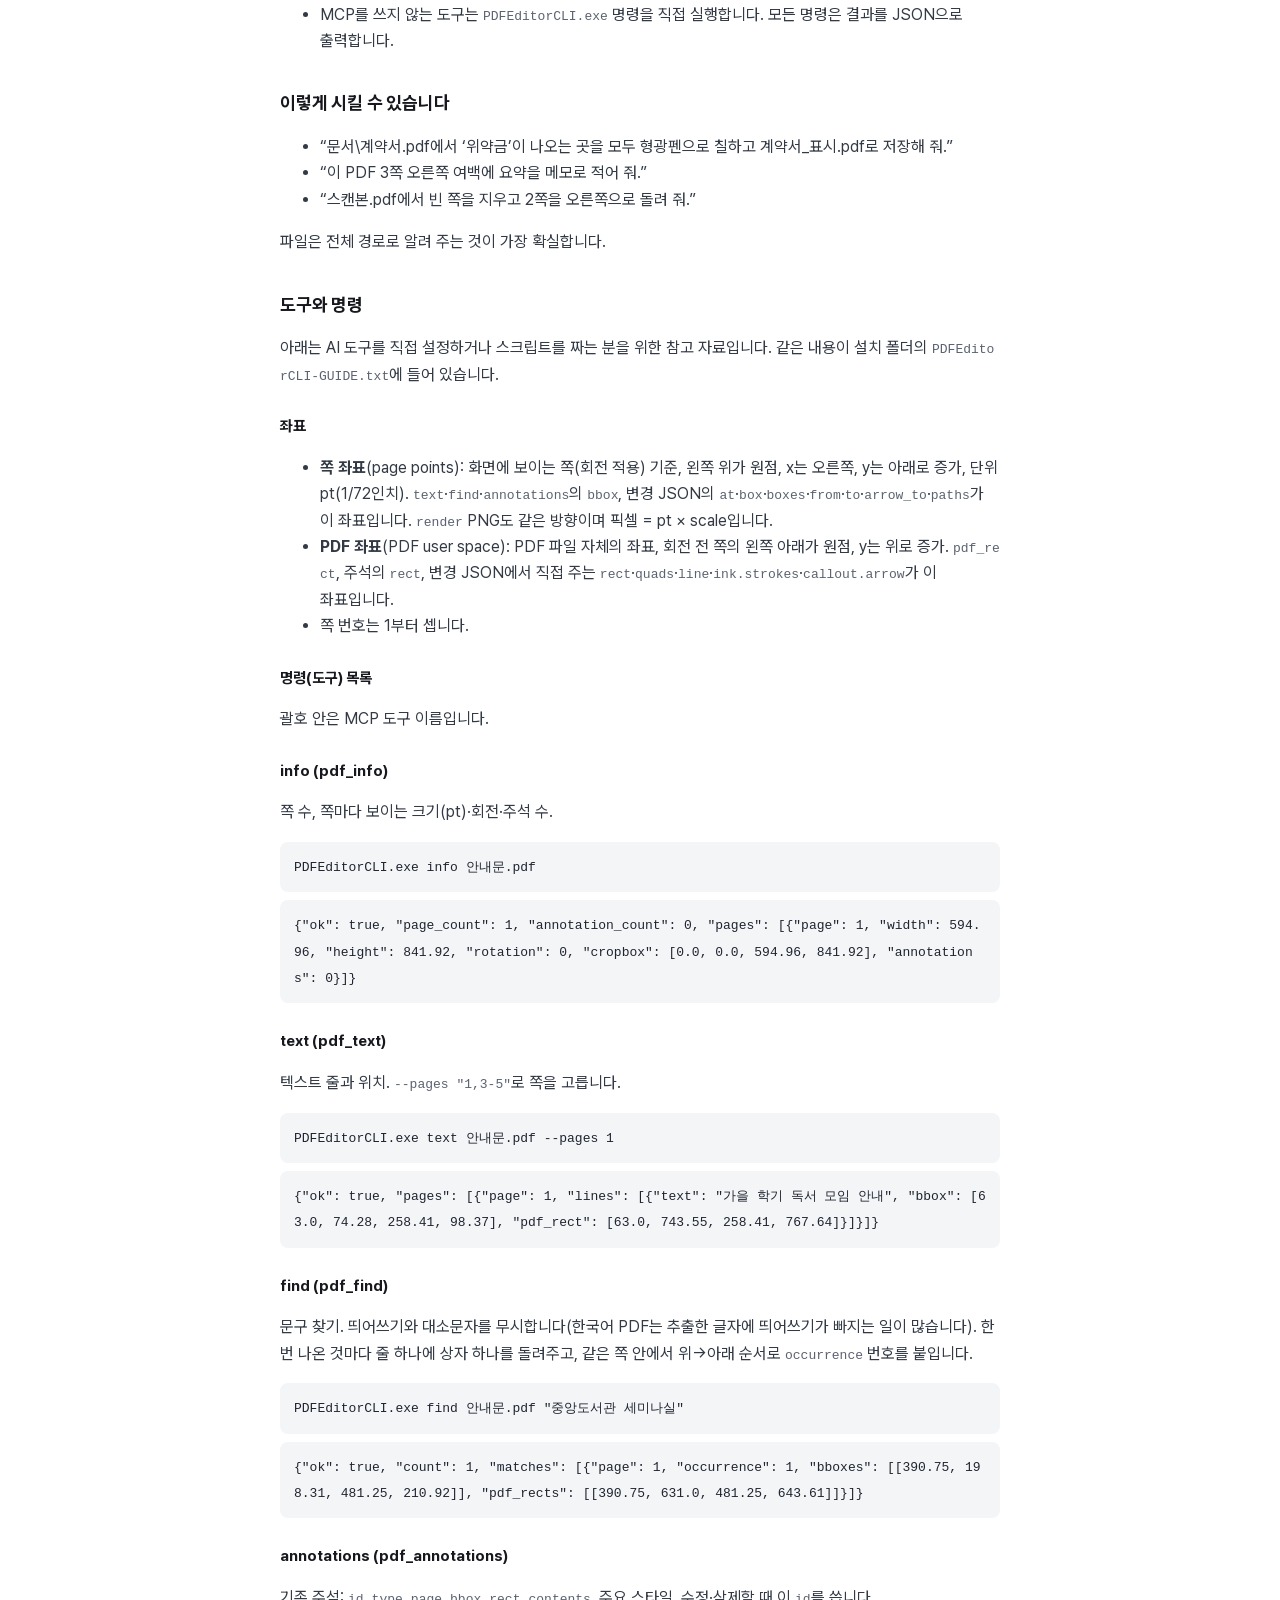
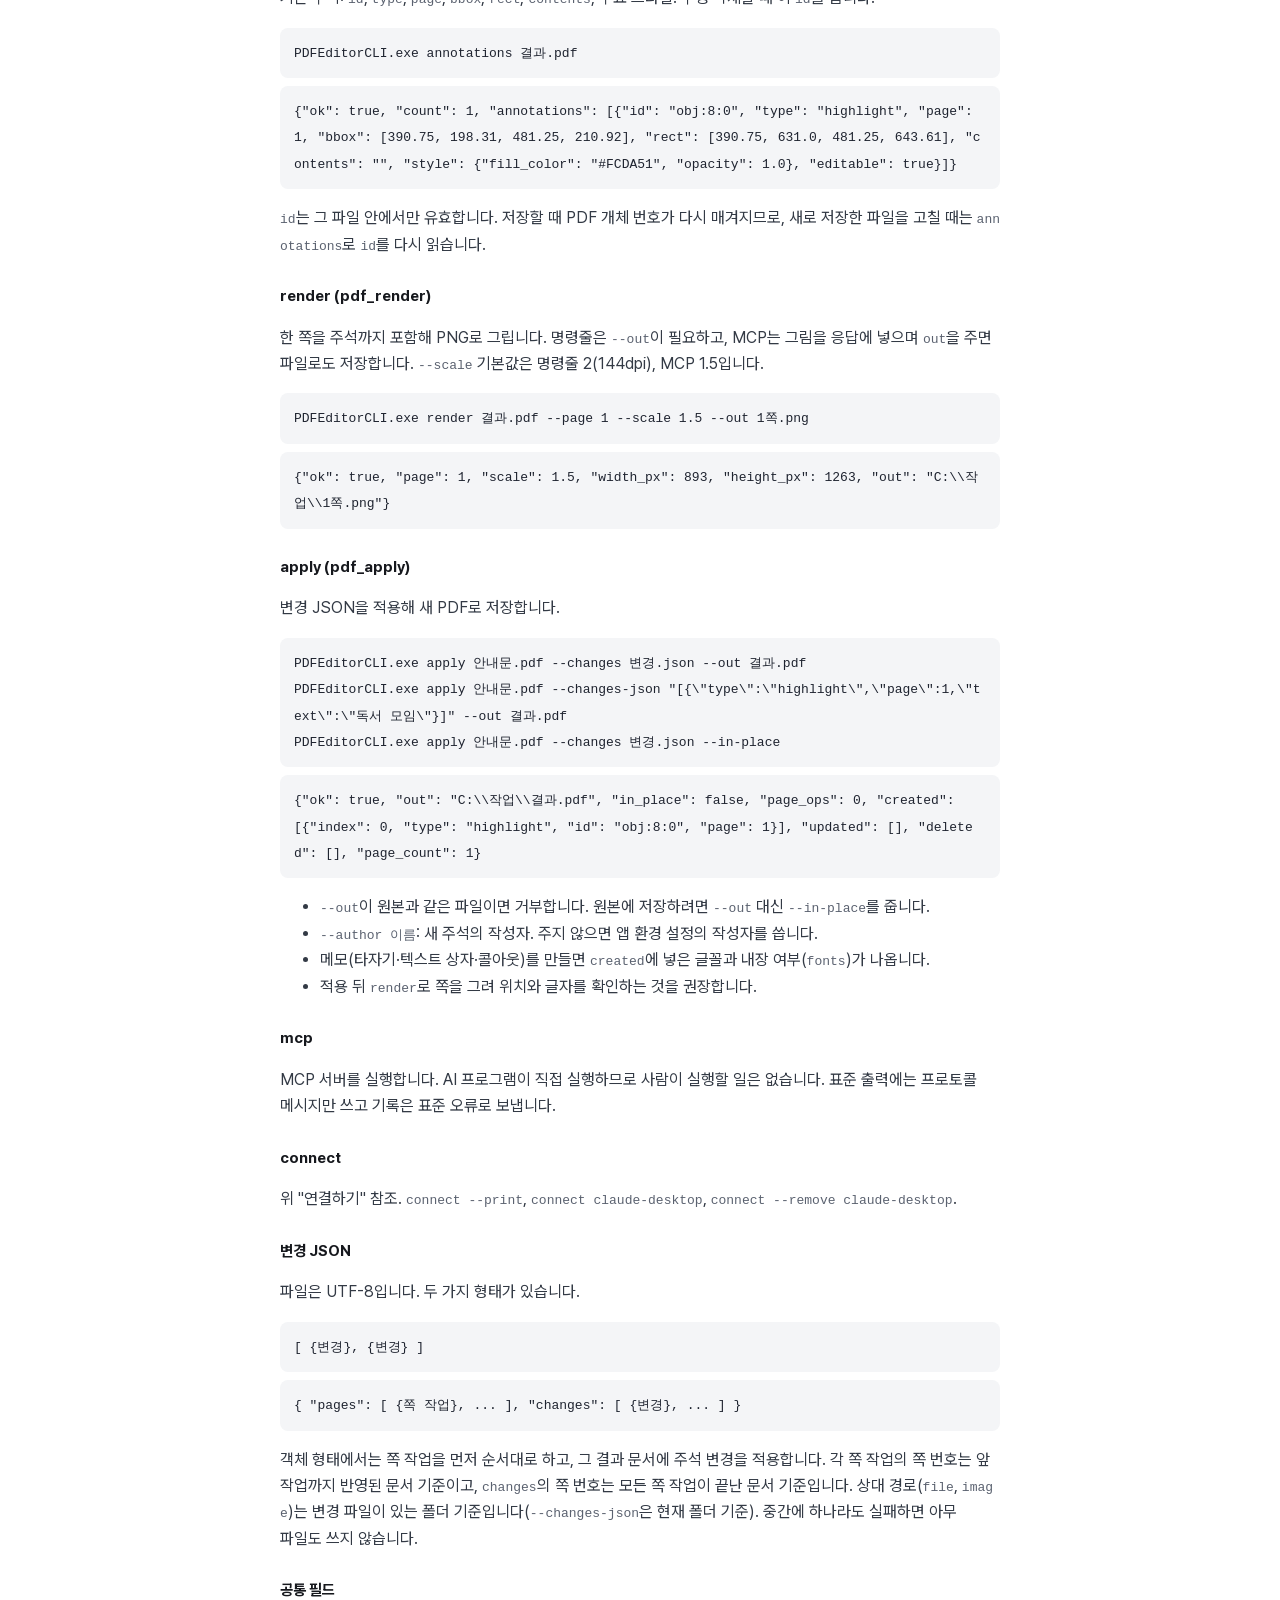
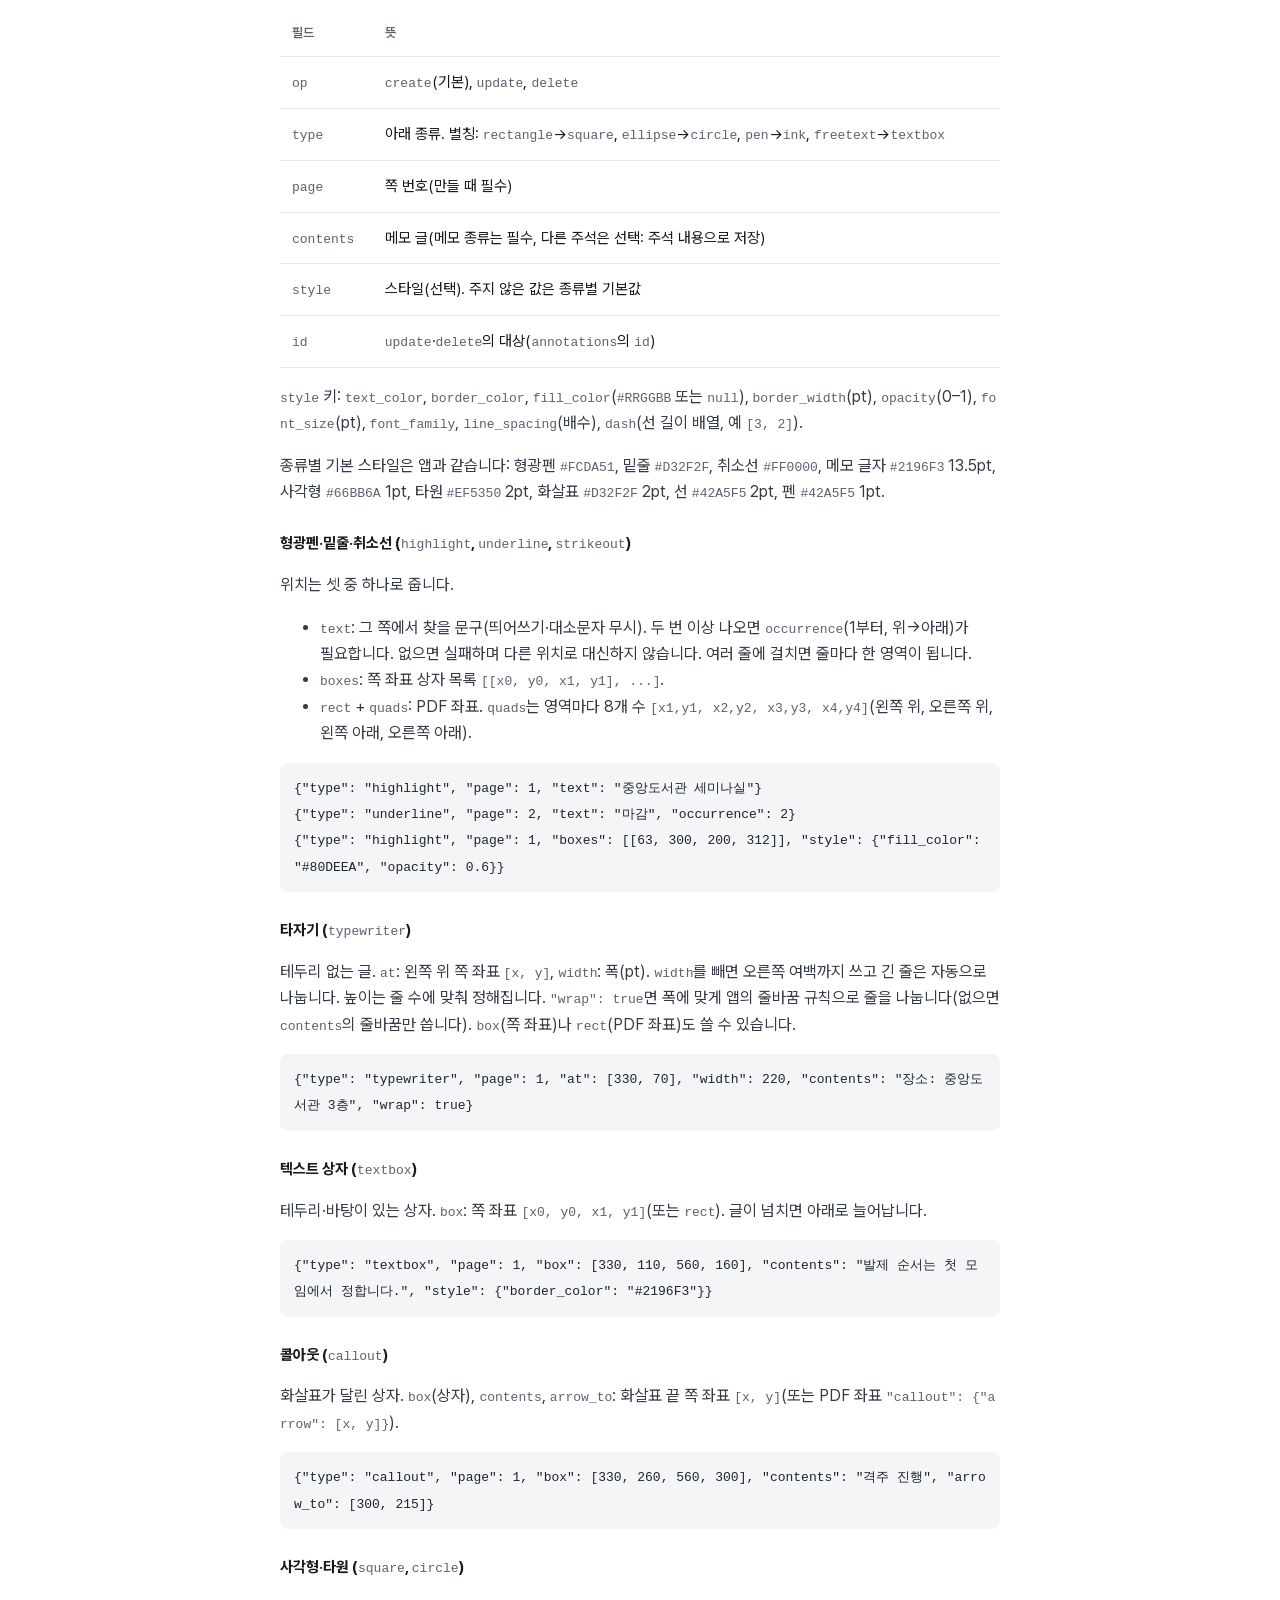
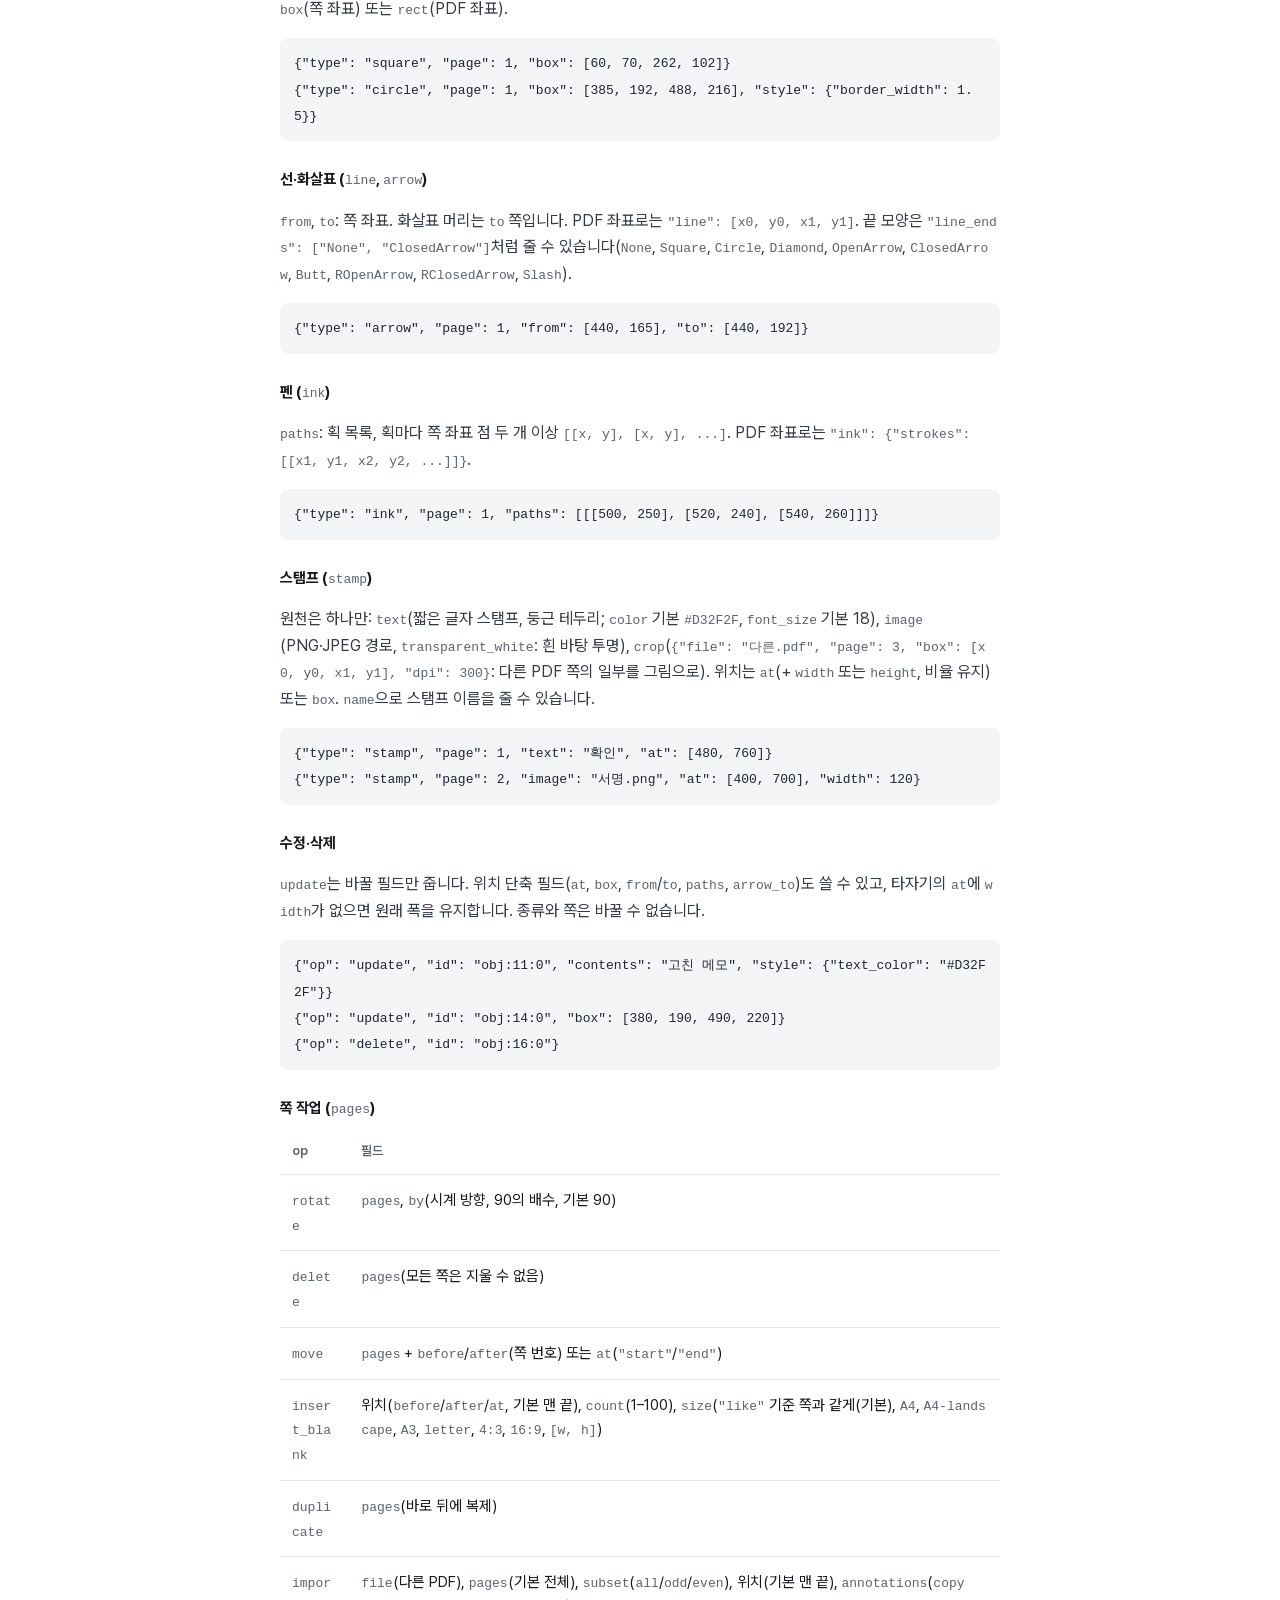
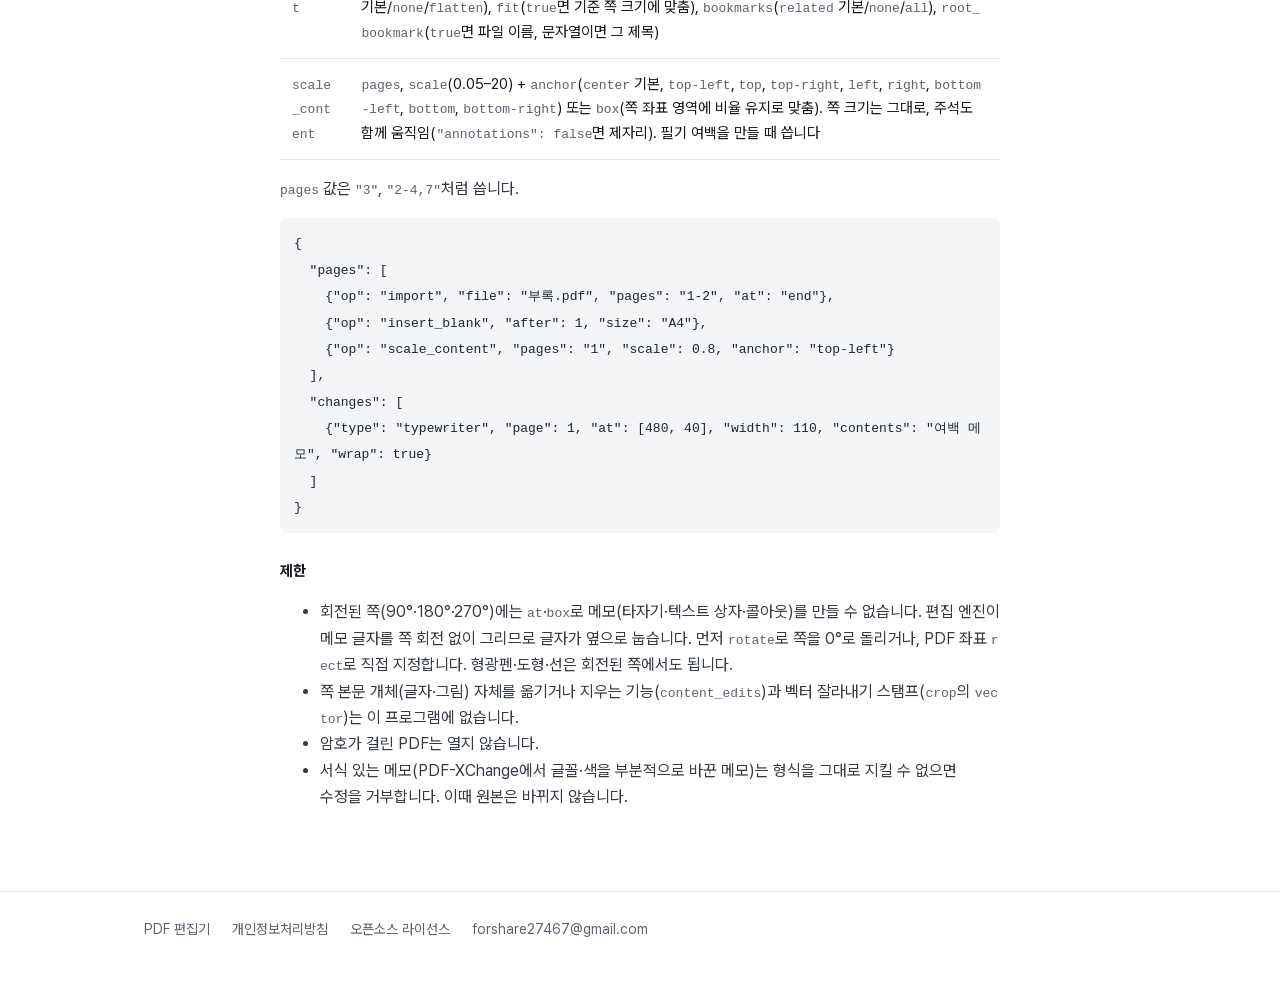
==== commit 3a269577: "AI 연결 소개와 예시 추가" ====
--- a/ai.html
+++ b/ai.html
@@ -13,7 +13,7 @@
 <body>
 <header class="top"><div class="wrap">
  <a class="brand" href="./"><img src="icon-192.png" alt="">PDF 편집기</a>
- <nav><a href="./#features">기능</a><a href="./#download">내려받기</a><a href="ai.html">AI 연결</a><a href="privacy.html">개인정보</a></nav>
+ <nav><a href="./#features">기능</a><a href="ai.html">AI 연결</a><a href="./#download">내려받기</a><a href="privacy.html">개인정보</a></nav>
 </div></header>
 <main class="wrap doc">
 <h1>AI 연결</h1>
@@ -23,6 +23,8 @@
 <li>이 프로그램은 인터넷에 연결하지 않습니다. 다만 AI 도우미가 읽은 문서 내용은 그 AI 서비스로 전달되며, 그 서비스의 방침을 따릅니다.</li>
 <li>Android용에는 이 기능이 없습니다.</li>
 </ul>
+
+<figure class="shot ai-doc-shot"><img src="ai-example.webp" width="802" height="1080" alt="AI가 장소에 형광펜을 칠하고, 일정 표의 한 줄에 빨간 네모를 치고, 아래에 빨간 글씨 메모를 넣은 문서"><figcaption>“장소를 형광펜으로 칠하고, 11월 14일 줄에 빨간 네모를 치고, 맨 아래에 메모를 적어 줘”라고 시킨 결과</figcaption></figure>
 
 <h2>Claude Desktop에 연결</h2>
 <ol>
--- a/style.css
+++ b/style.css
@@ -55,3 +55,18 @@
 .doc ol{padding-left:22px}.doc ol li{margin:6px 0}
 .doc h3{font-size:15px;margin:26px 0 6px}
 .doc h4{font-size:14px;margin:18px 0 4px}
+.ai{display:grid;grid-template-columns:minmax(0,1.15fr) minmax(0,.85fr);gap:44px;align-items:start}
+.ai-lead{margin:0 0 18px;color:#333a45}
+.ask{margin:0 0 26px;padding:14px 18px;border-left:3px solid var(--accent);background:var(--soft);border-radius:0 6px 6px 0;color:var(--ink);font-size:15px}
+.ai h3{font-size:16px;margin:0 0 8px}
+.ai .notes{margin:0 0 26px}
+.steps{margin:0 0 16px;padding-left:22px;font-size:15px;color:#333a45}
+.steps li{margin:5px 0}
+.steps pre,.ai pre{background:var(--soft);border-radius:6px;padding:10px 12px;overflow-x:auto;margin:8px 0 2px}
+.steps pre code{color:#1f2430;word-break:normal;white-space:pre}
+.ai-shot{margin:0}
+figcaption{font-size:13px;color:var(--sub);padding:9px 14px;border-top:1px solid var(--line);background:#fff}
+.ai-doc-shot{max-width:420px;margin:24px 0 8px}
+@media(max-width:760px){.ai{grid-template-columns:1fr;gap:28px}}
+.ai>*{min-width:0}
+.steps pre code,.doc pre code{white-space:pre-wrap;word-break:break-all}
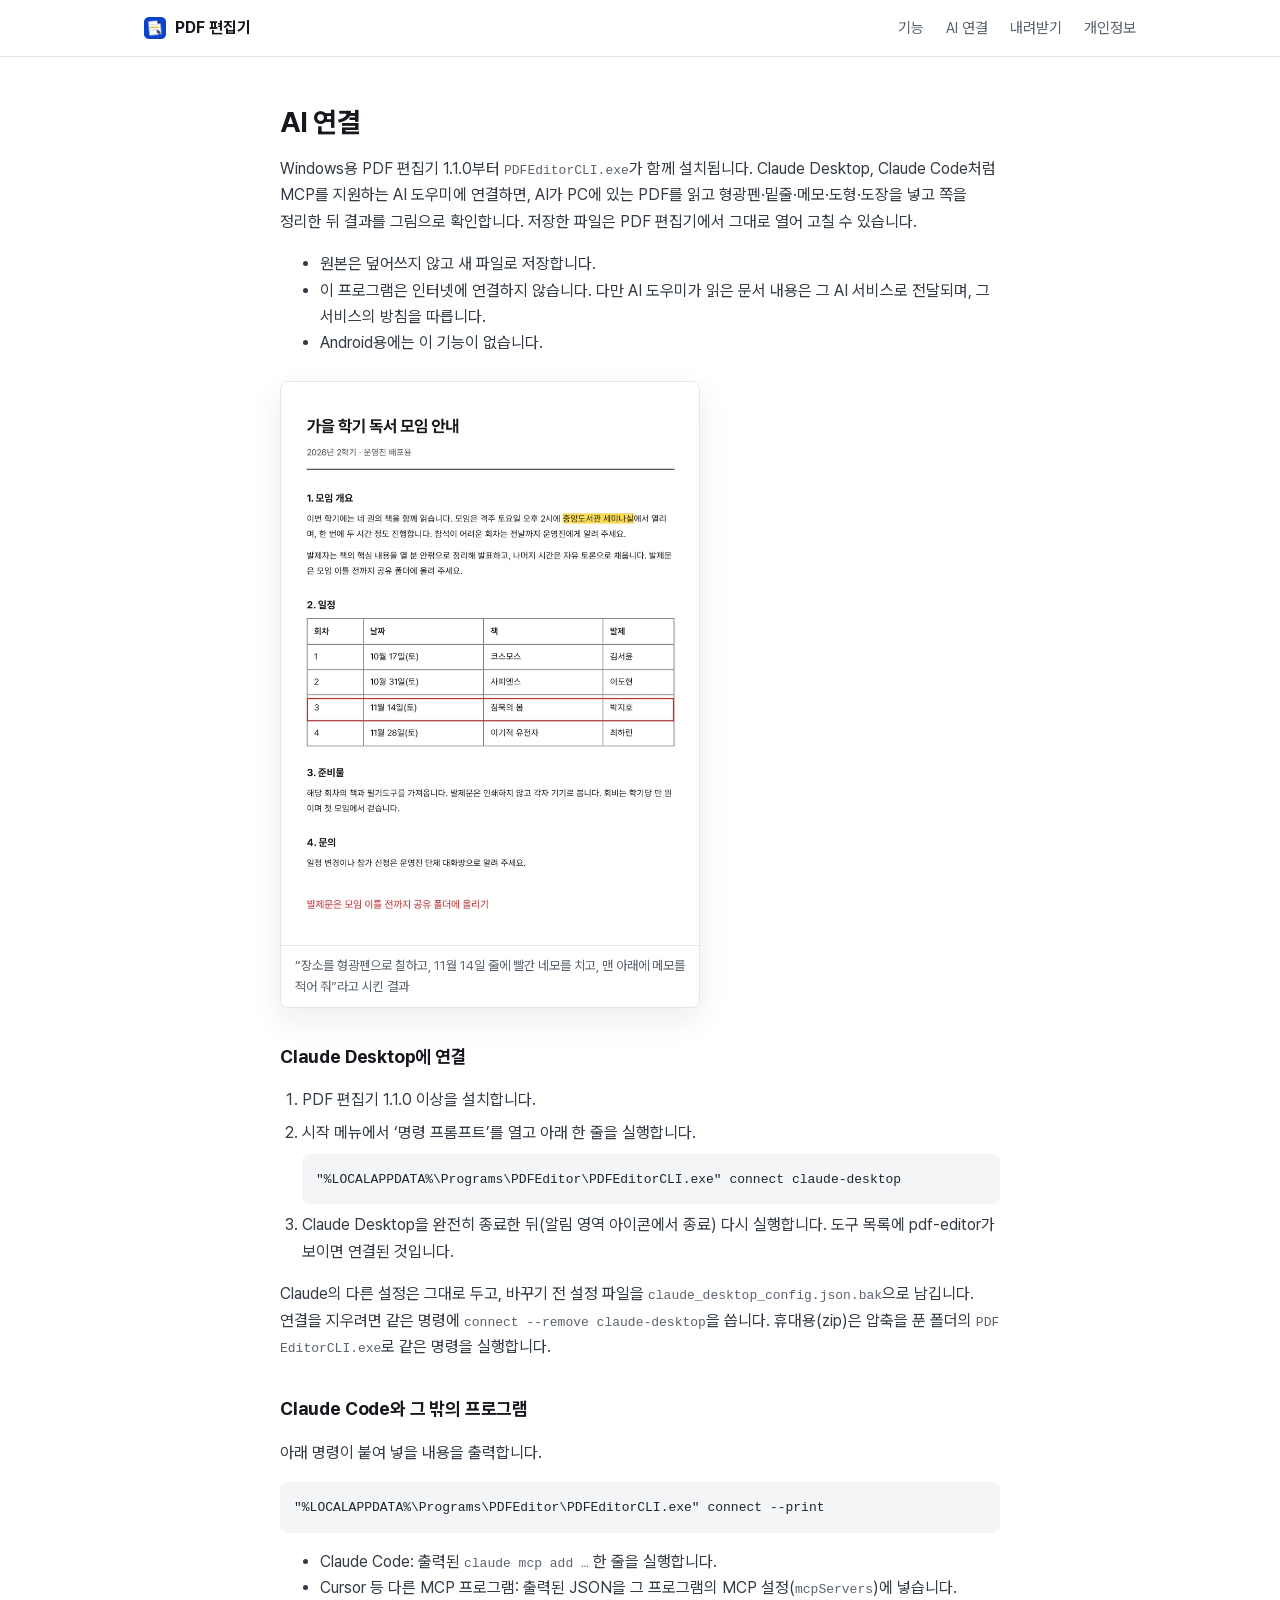
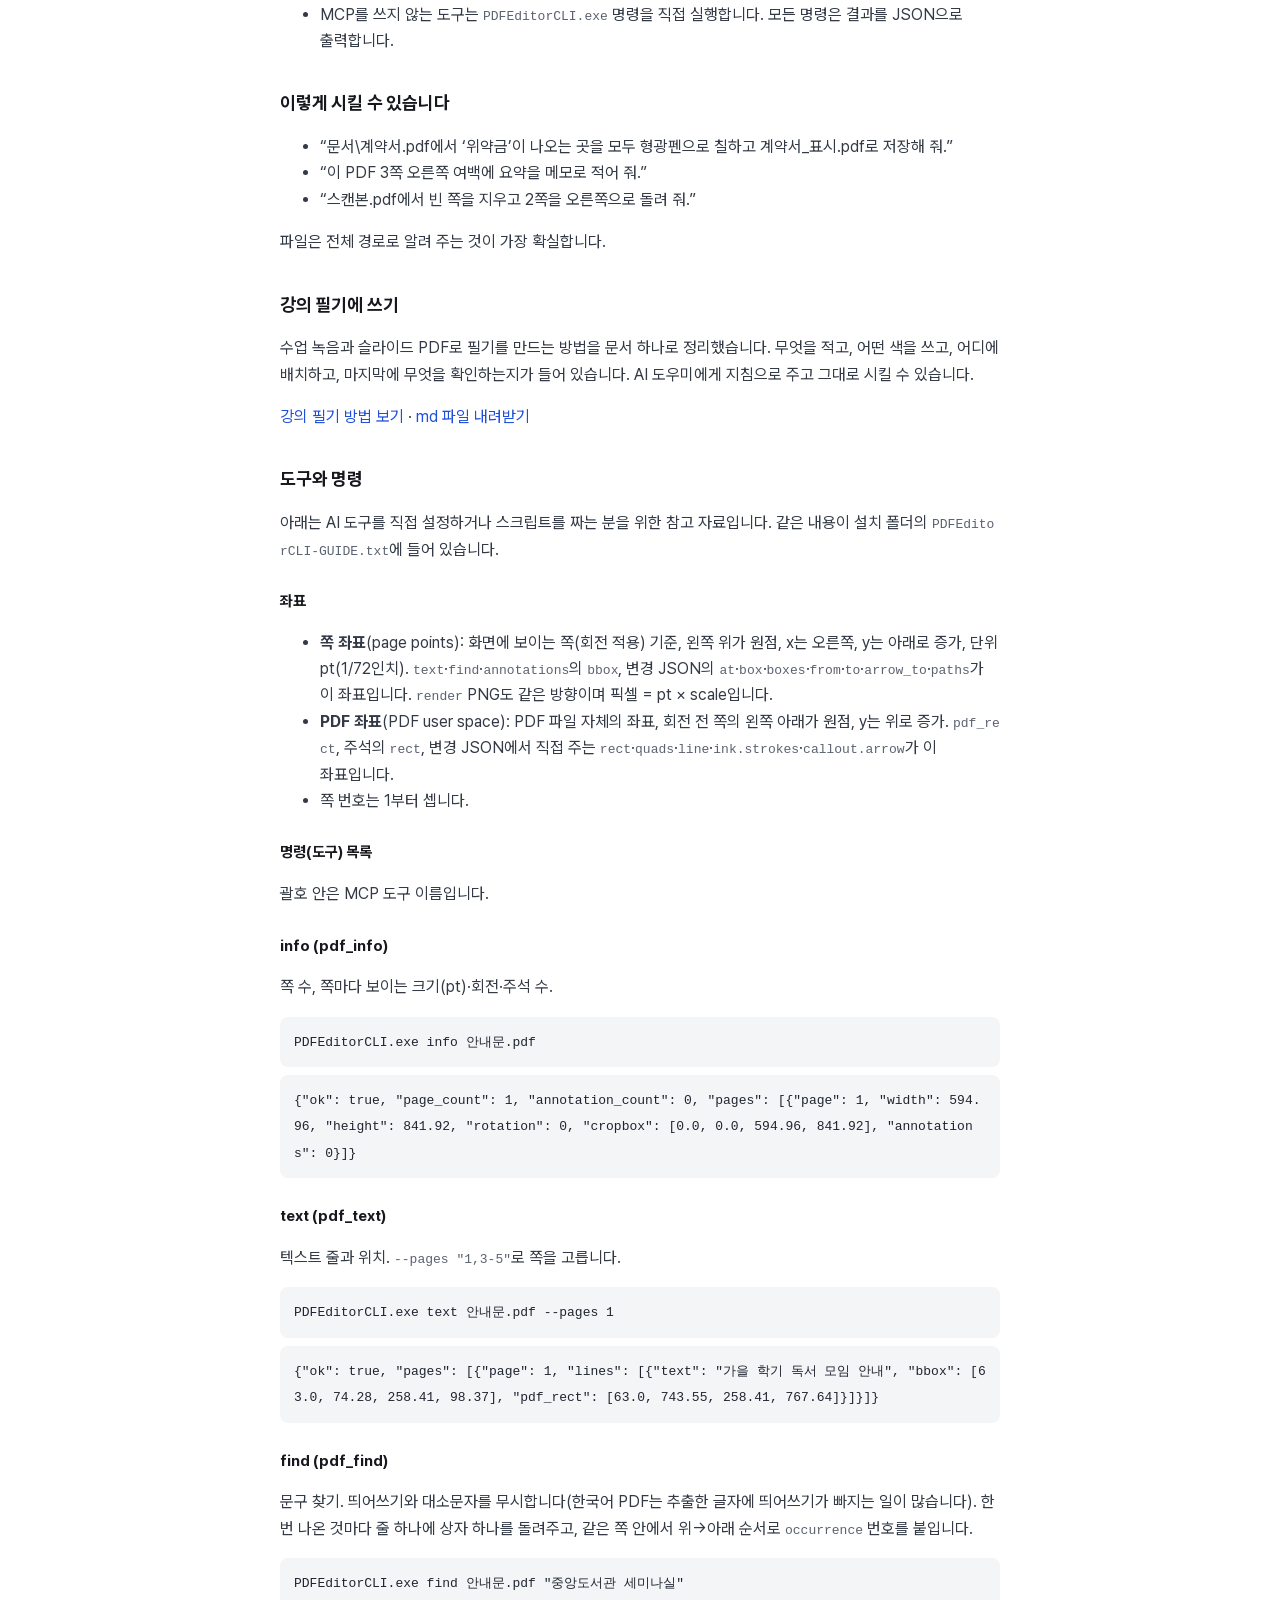
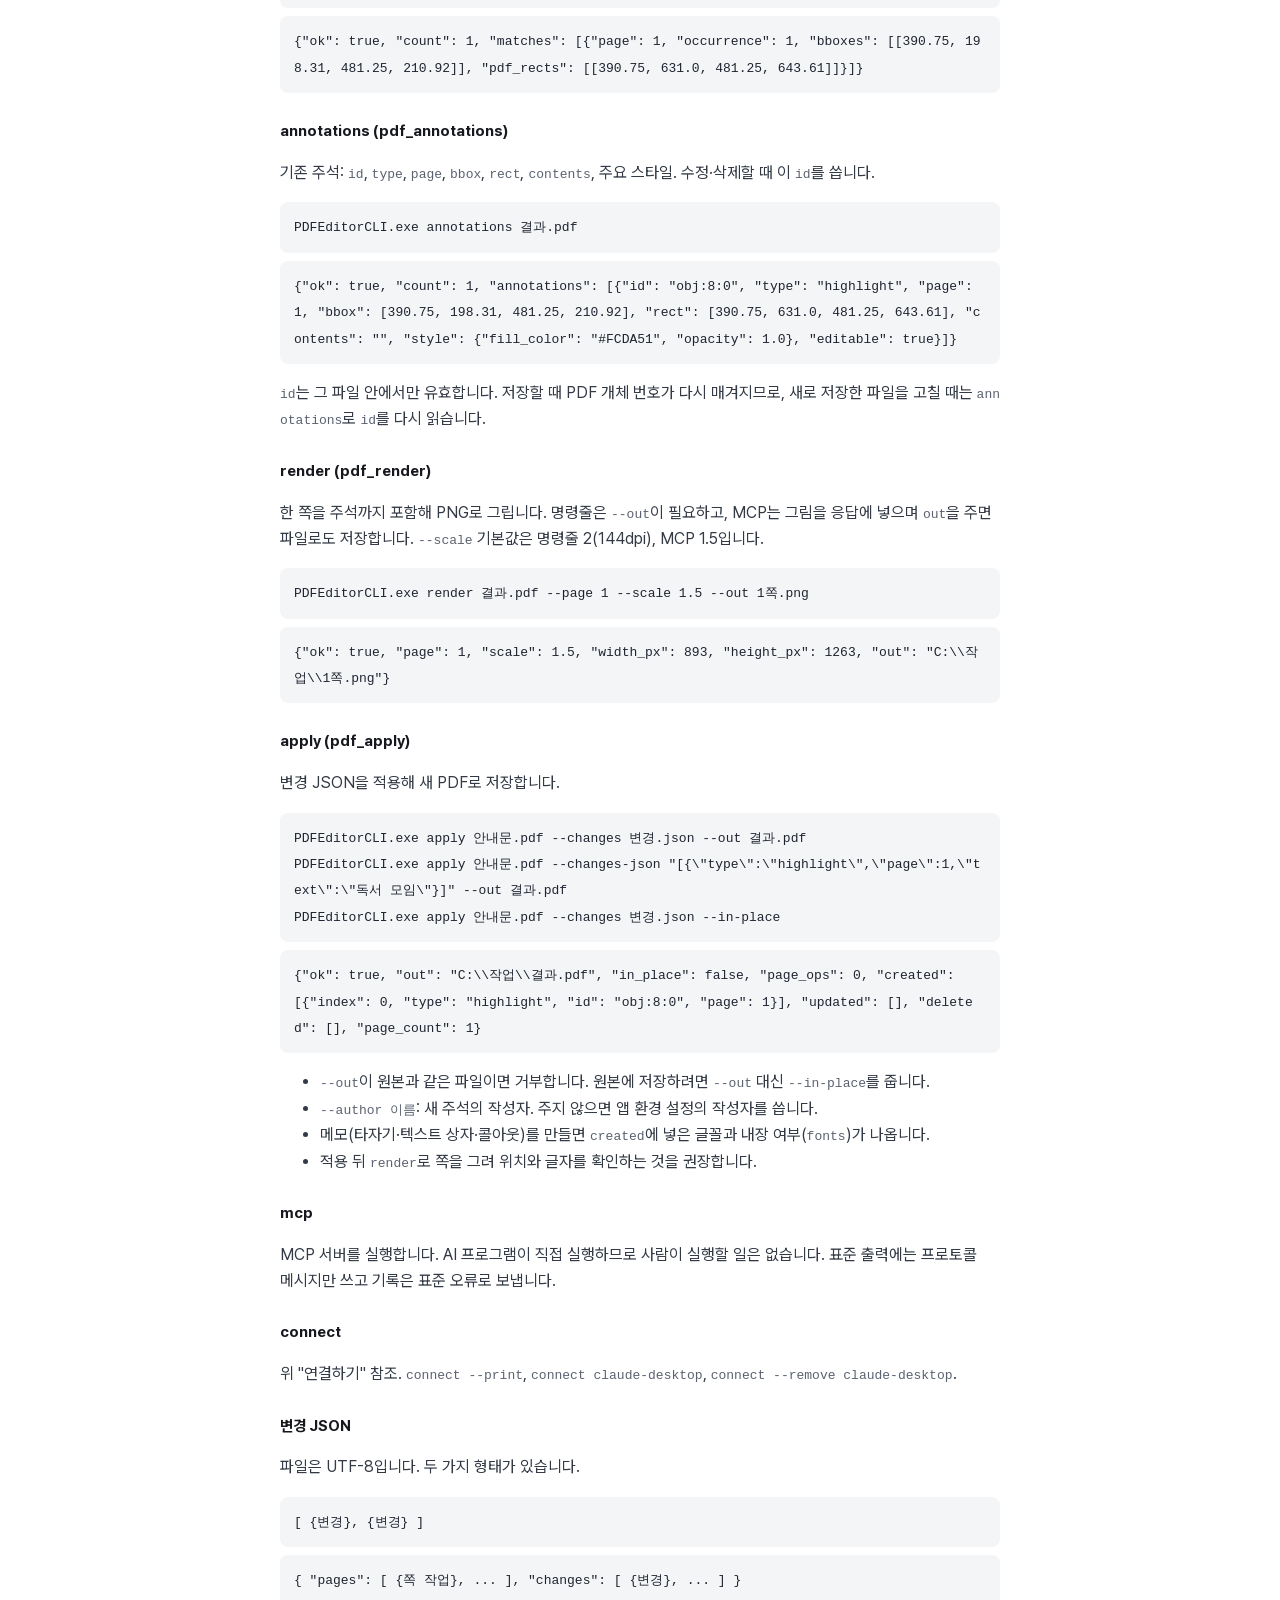
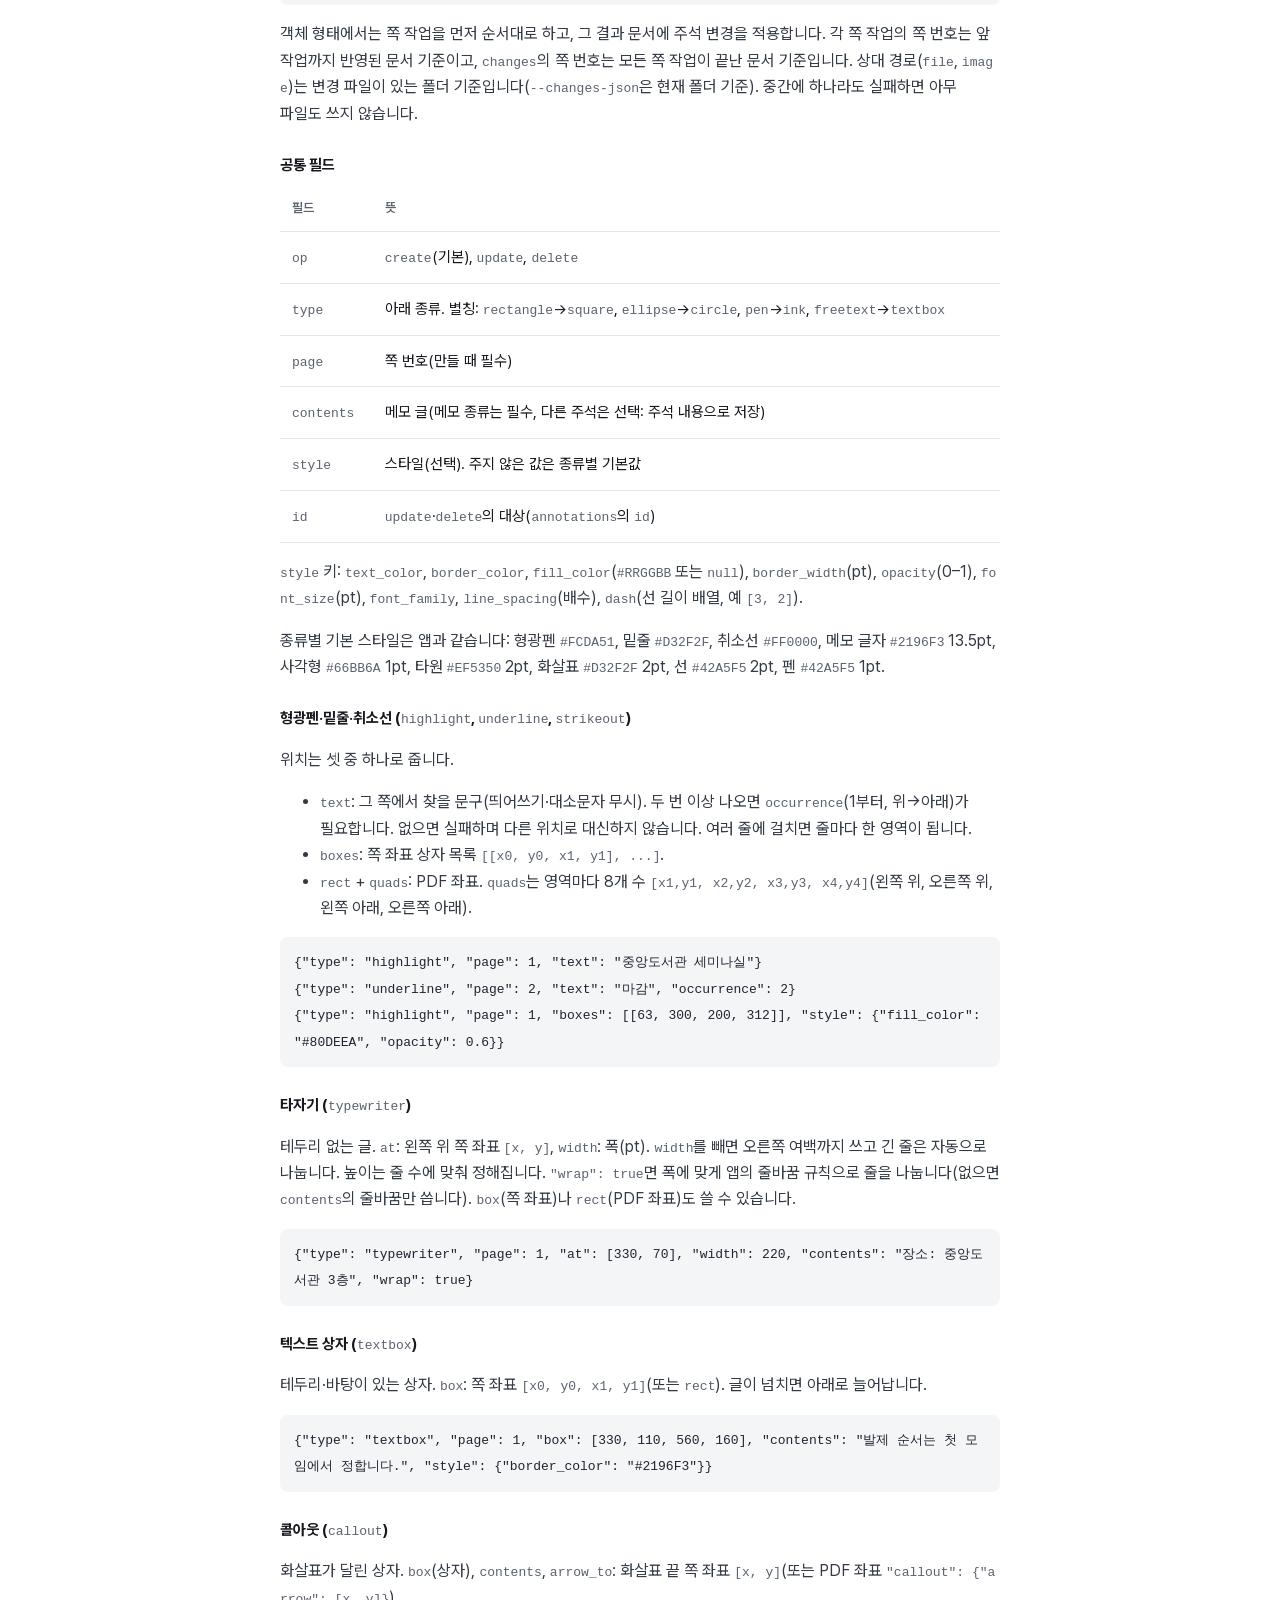
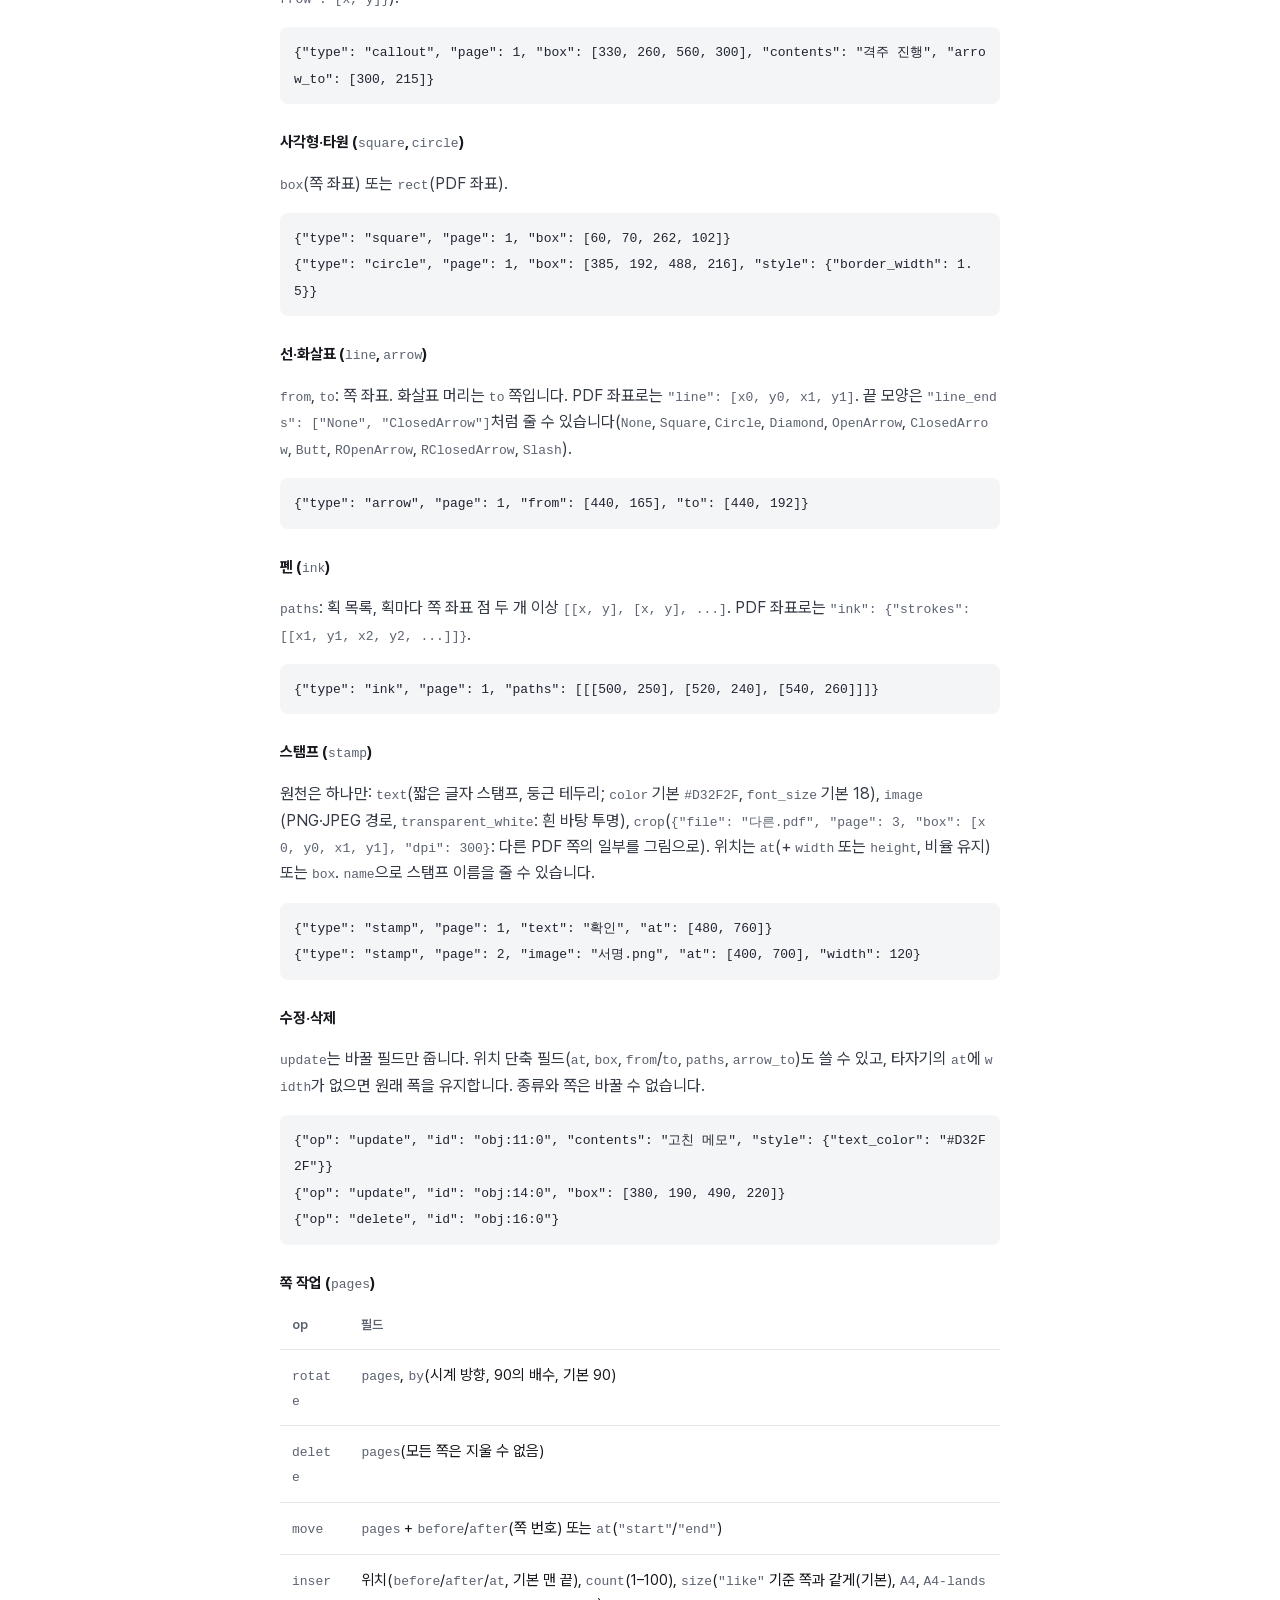
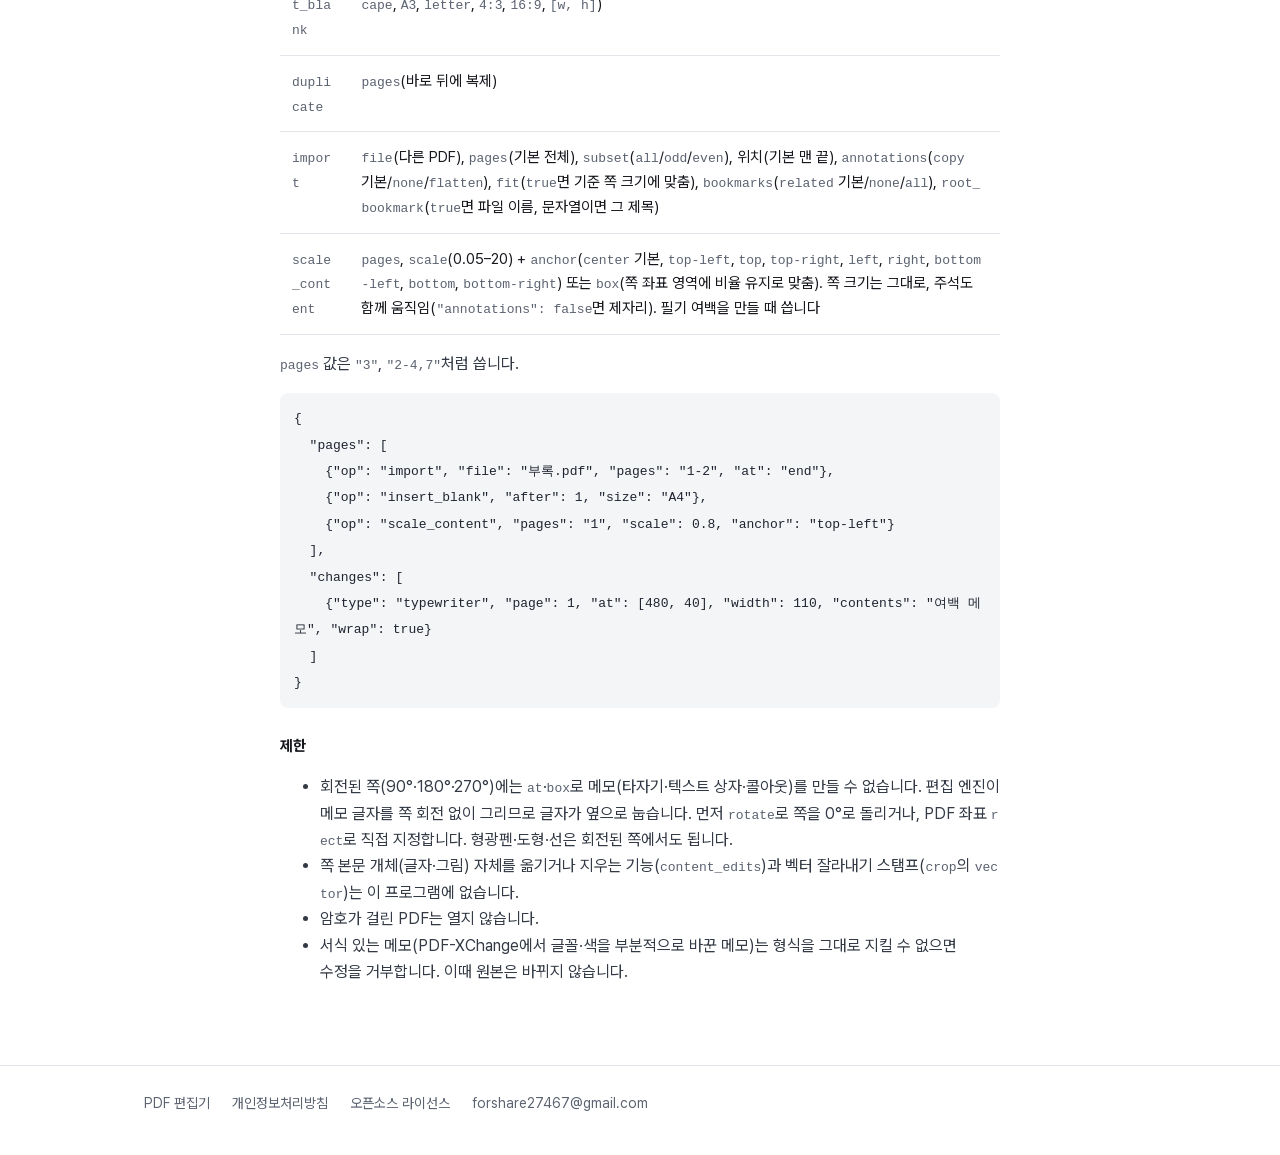
==== commit 392fd48c: "강의 필기 방법 문서 추가 Co-Authored-By: Claude Fable 5.2 <noreply@anthropic.com>" ====
--- a/ai.html
+++ b/ai.html
@@ -52,6 +52,10 @@
 </ul>
 <p>파일은 전체 경로로 알려 주는 것이 가장 확실합니다.</p>
 
+<h2>강의 필기에 쓰기</h2>
+<p>수업 녹음과 슬라이드 PDF로 필기를 만드는 방법을 문서 하나로 정리했습니다. 무엇을 적고, 어떤 색을 쓰고, 어디에 배치하고, 마지막에 무엇을 확인하는지가 들어 있습니다. AI 도우미에게 지침으로 주고 그대로 시킬 수 있습니다.</p>
+<p><a href="https://github.com/forshare2-pixel/pdf-editor/blob/main/lecture-notes-guide.md">강의 필기 방법 보기</a> · <a href="lecture-notes-guide.md" download>md 파일 내려받기</a></p>
+
 <h2>도구와 명령</h2>
 <p>아래는 AI 도구를 직접 설정하거나 스크립트를 짜는 분을 위한 참고 자료입니다. 같은 내용이 설치 폴더의 <code>PDFEditorCLI-GUIDE.txt</code>에 들어 있습니다.</p>
 <h3 class="ref">좌표</h3>
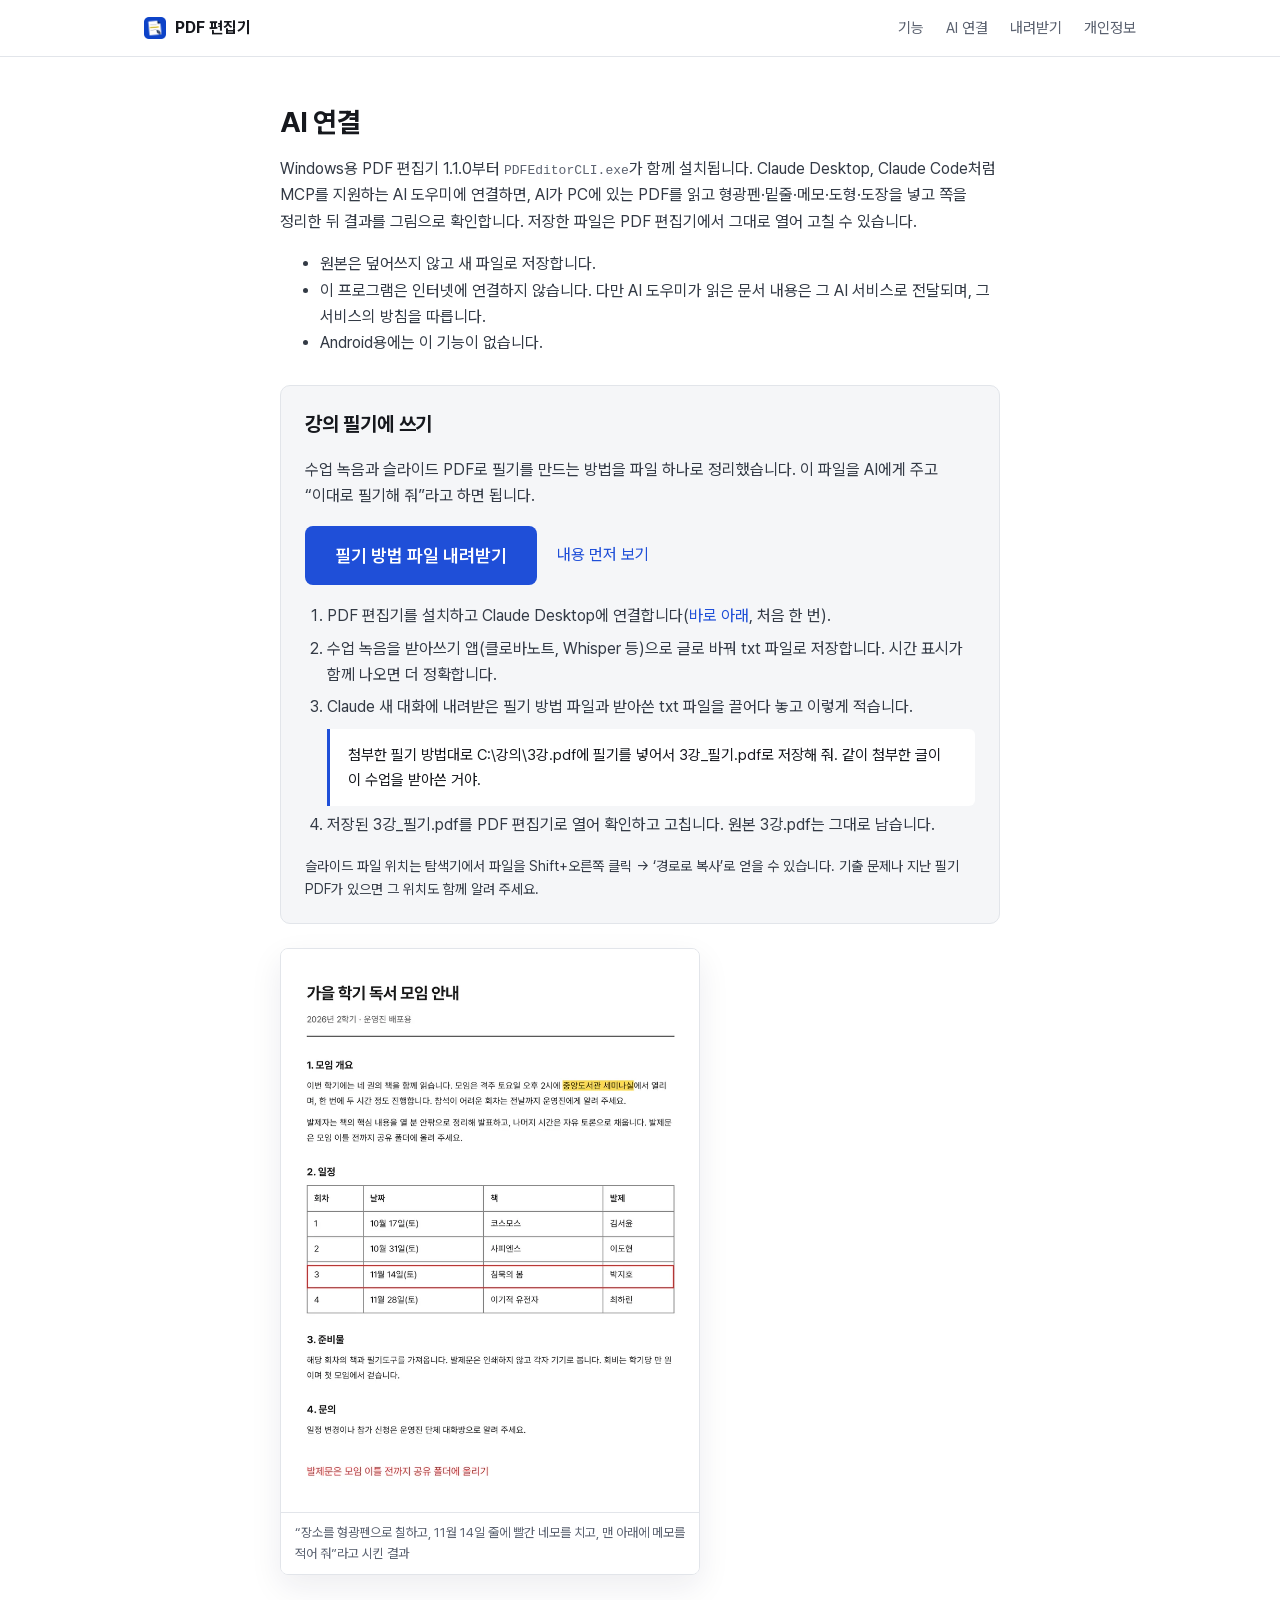
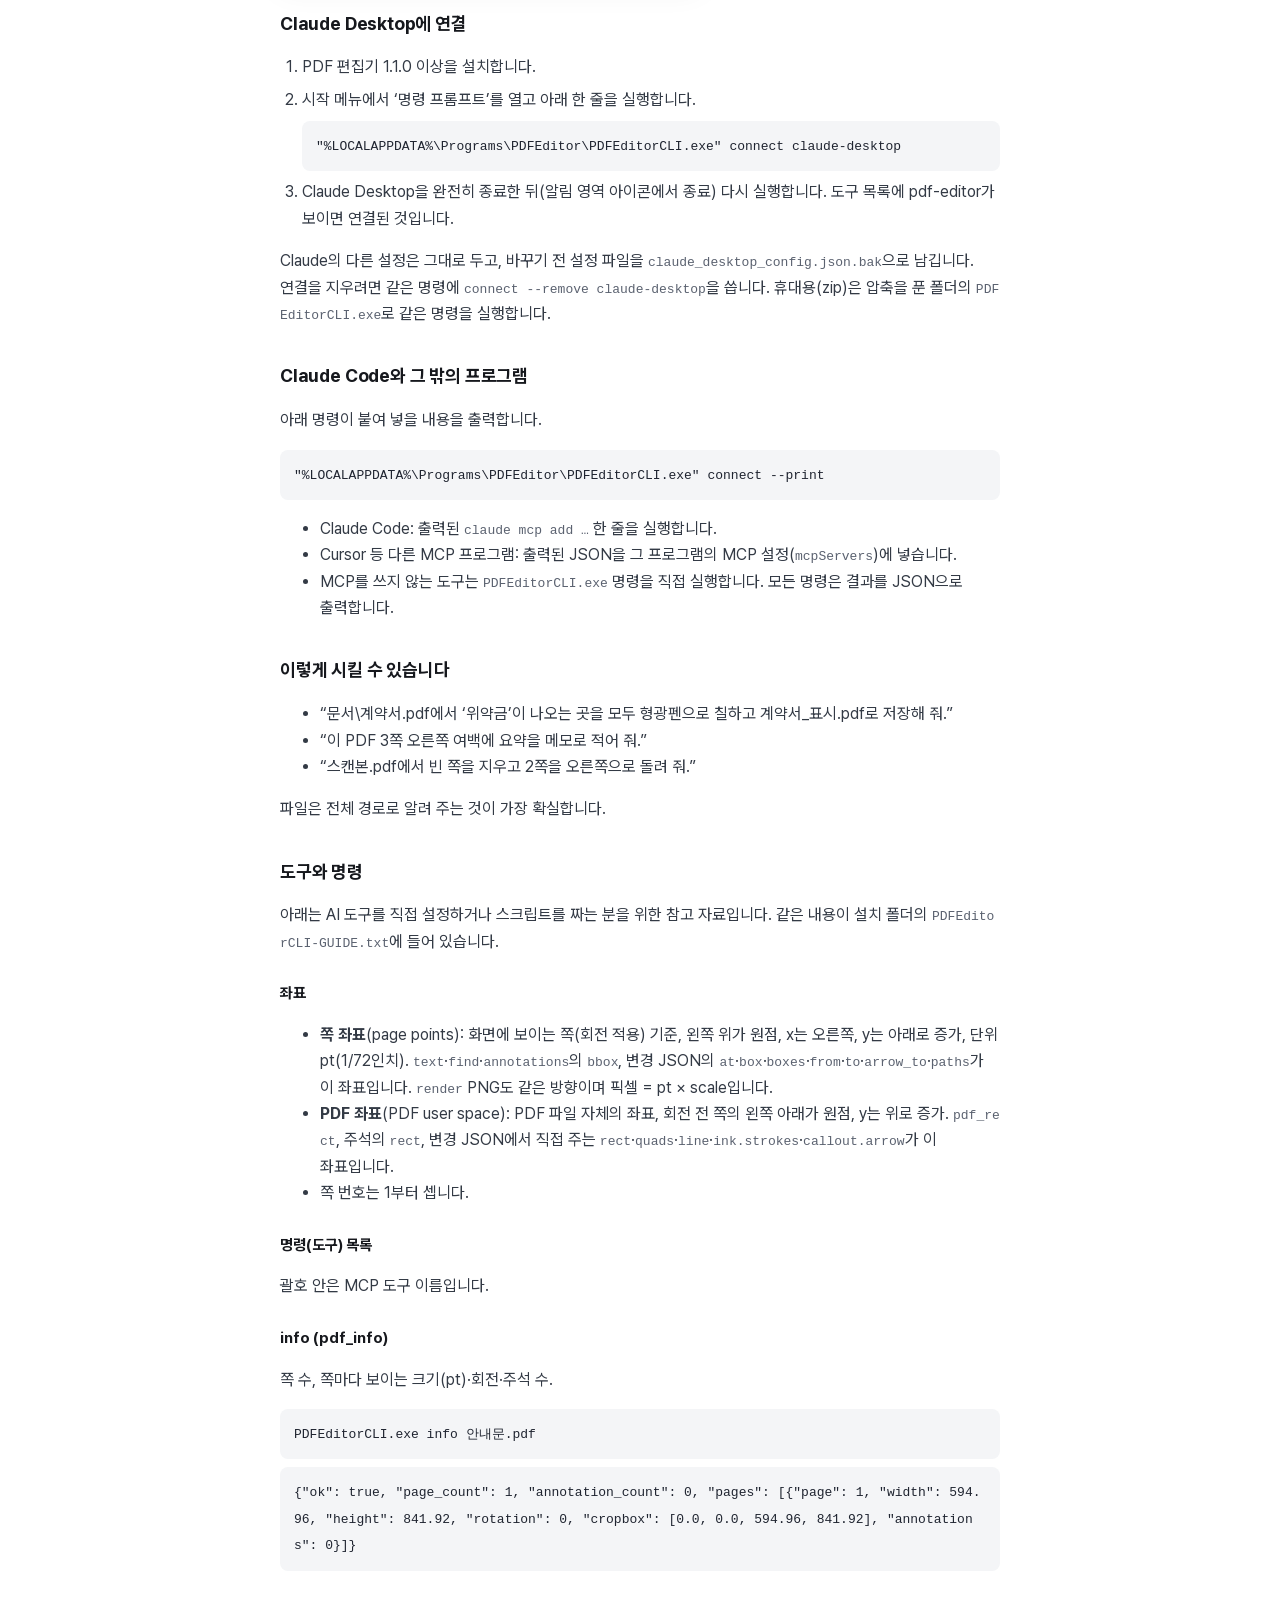
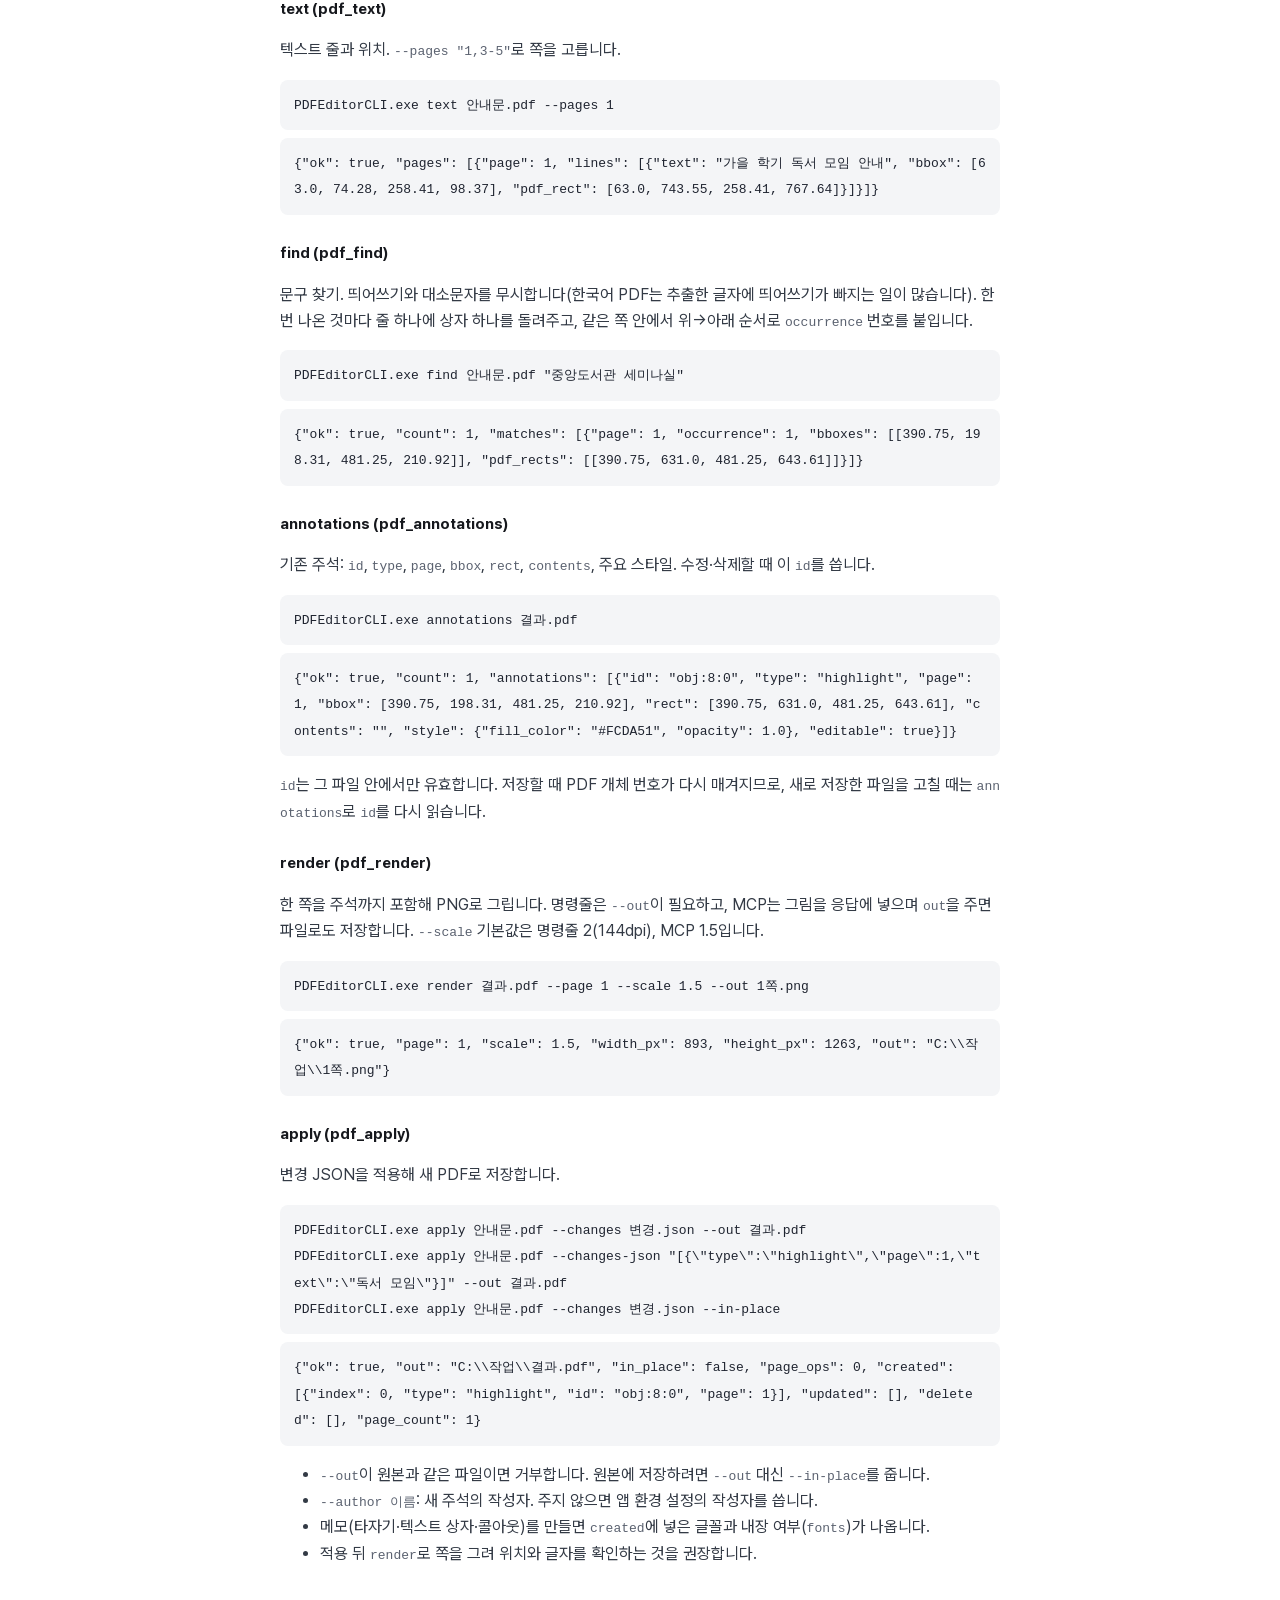
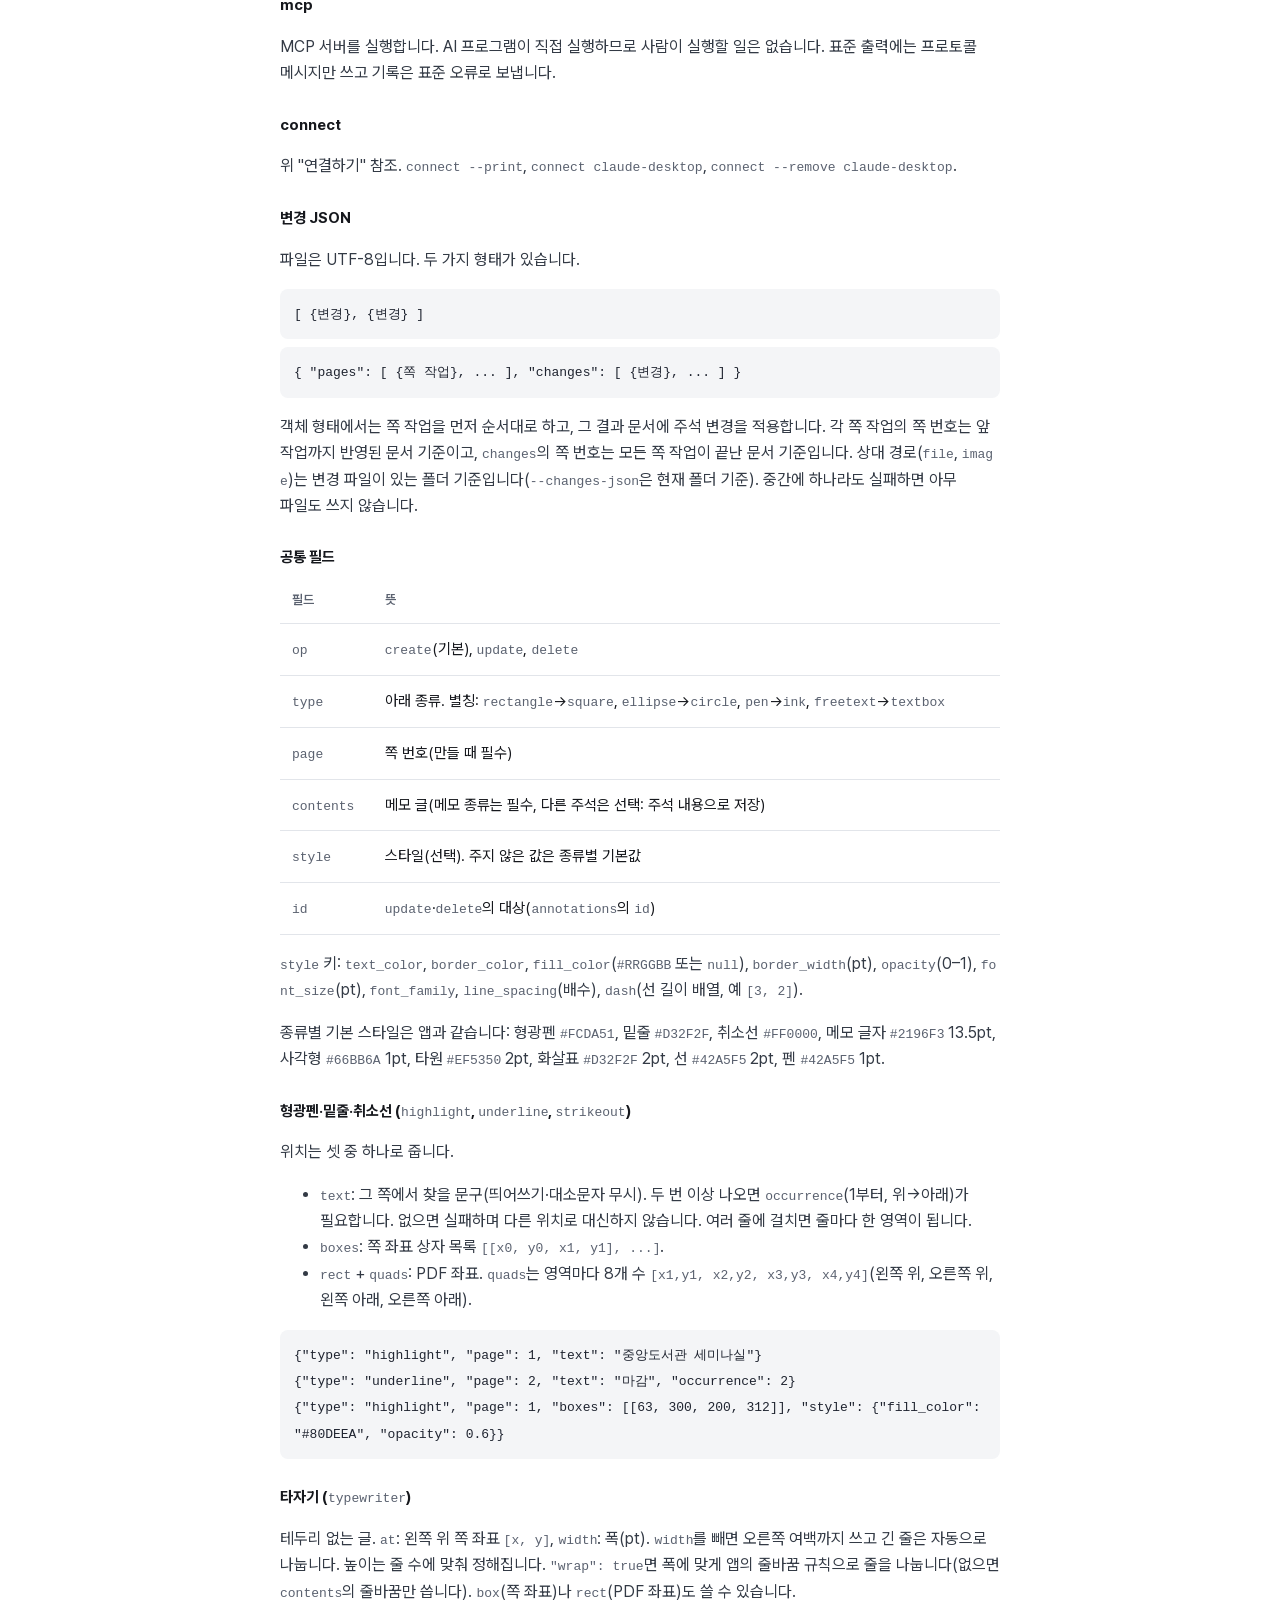
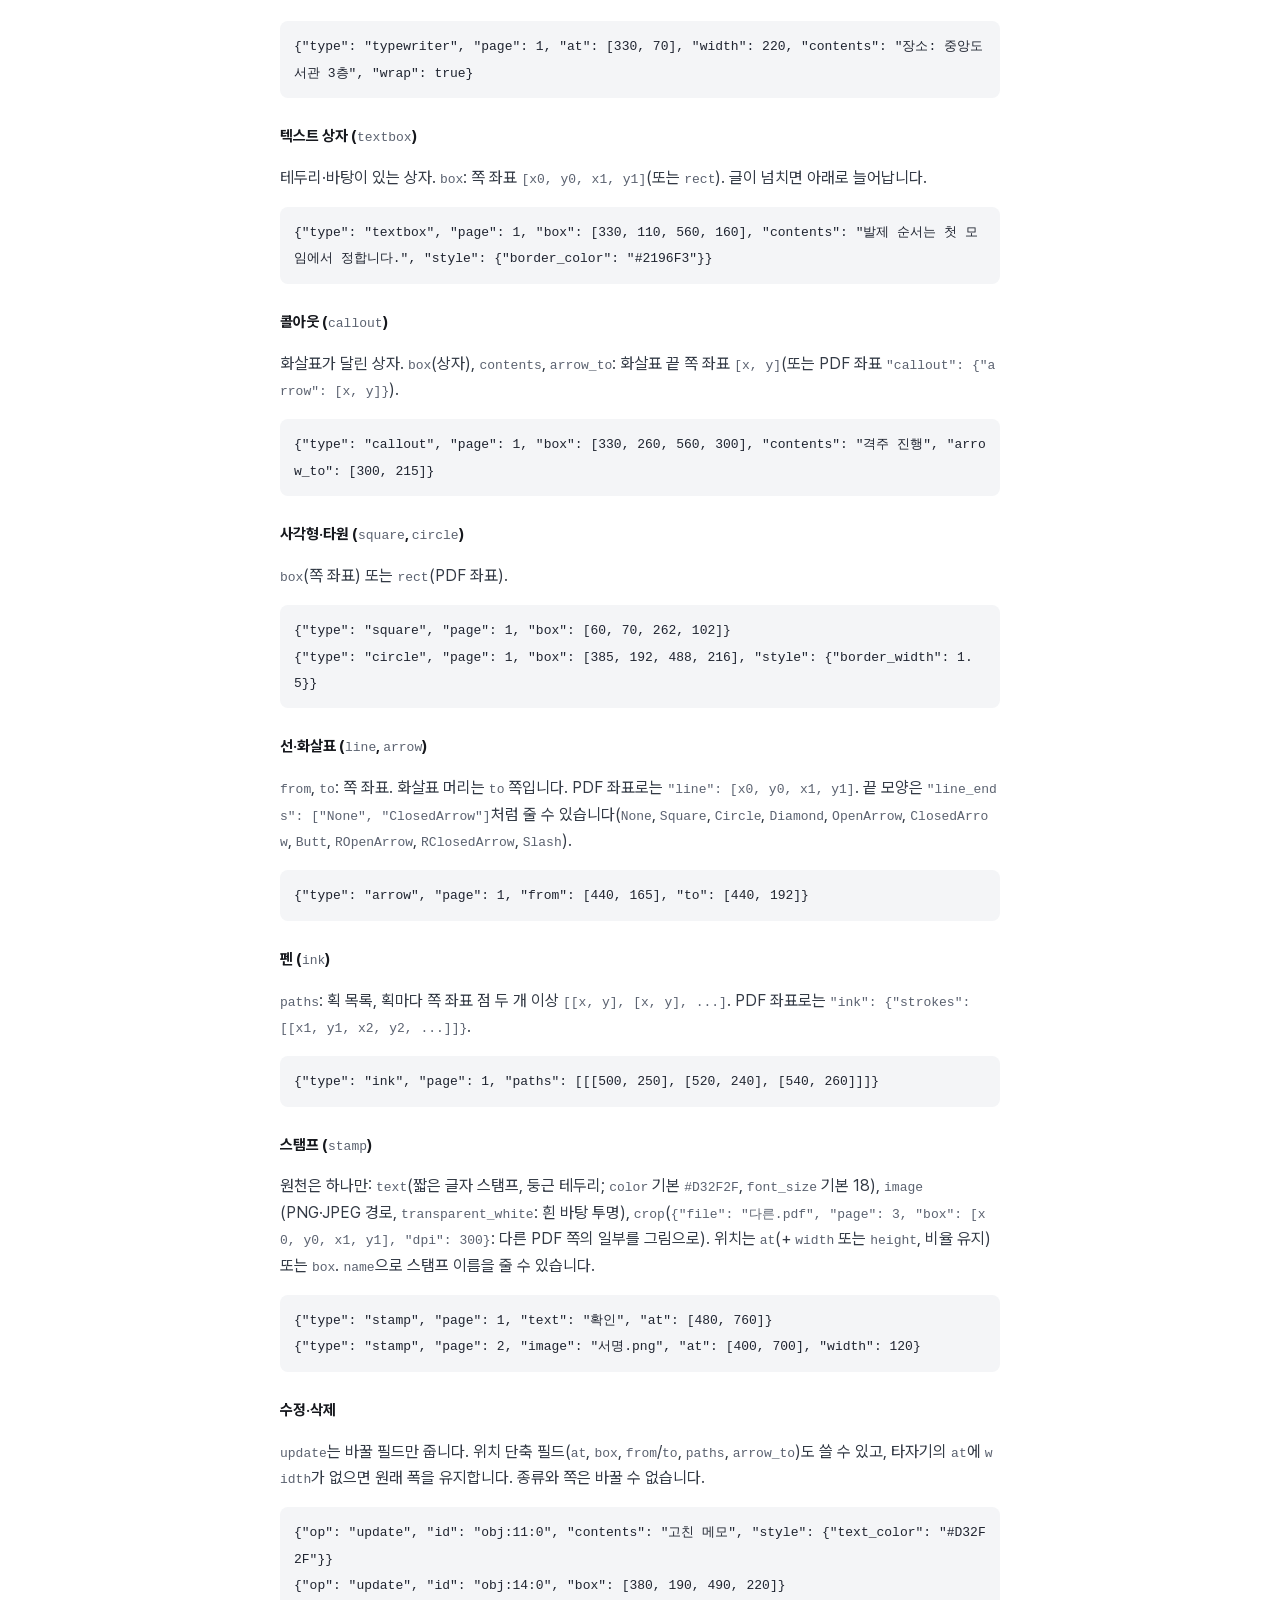
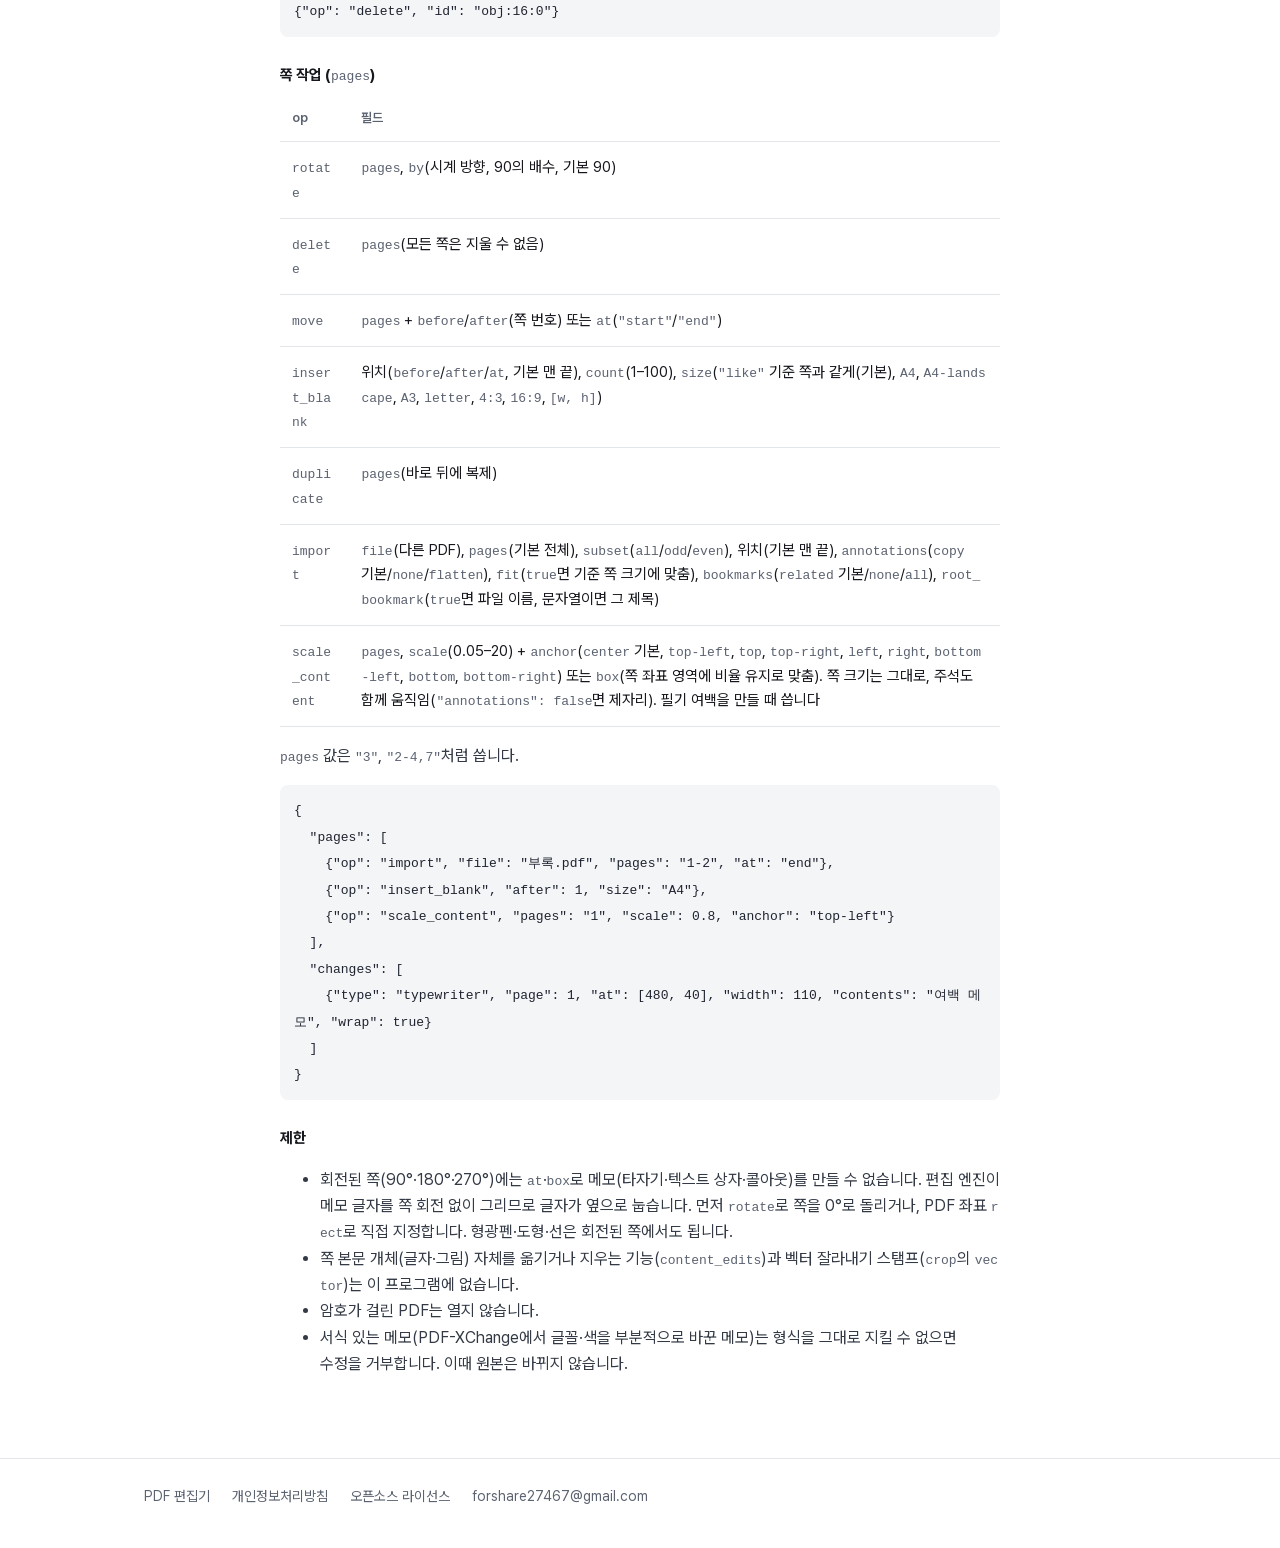
==== commit c613894f: "강의 필기 안내를 AI 연결 첫머리로 옮기고 쉬운 사용 순서 추가 Co-Authored-By: Claude Fable 5.2 <noreply@anthropic.com>" ====
--- a/ai.html
+++ b/ai.html
@@ -24,9 +24,23 @@
 <li>Android용에는 이 기능이 없습니다.</li>
 </ul>
 
+<div class="guide">
+<h2>강의 필기에 쓰기</h2>
+<p>수업 녹음과 슬라이드 PDF로 필기를 만드는 방법을 파일 하나로 정리했습니다. 이 파일을 AI에게 주고 “이대로 필기해 줘”라고 하면 됩니다.</p>
+<p class="guide-get"><a class="btn btn-lg" href="lecture-notes-guide.md" download>필기 방법 파일 내려받기</a><a href="https://github.com/forshare2-pixel/pdf-editor/blob/main/lecture-notes-guide.md">내용 먼저 보기</a></p>
+<ol>
+<li>PDF 편집기를 설치하고 Claude Desktop에 연결합니다(<a href="#connect">바로 아래</a>, 처음 한 번).</li>
+<li>수업 녹음을 받아쓰기 앱(클로바노트, Whisper 등)으로 글로 바꿔 txt 파일로 저장합니다. 시간 표시가 함께 나오면 더 정확합니다.</li>
+<li>Claude 새 대화에 내려받은 필기 방법 파일과 받아쓴 txt 파일을 끌어다 놓고 이렇게 적습니다.
+<blockquote class="ask">첨부한 필기 방법대로 C:\강의\3강.pdf에 필기를 넣어서 3강_필기.pdf로 저장해 줘. 같이 첨부한 글이 이 수업을 받아쓴 거야.</blockquote></li>
+<li>저장된 3강_필기.pdf를 PDF 편집기로 열어 확인하고 고칩니다. 원본 3강.pdf는 그대로 남습니다.</li>
+</ol>
+<p class="meta">슬라이드 파일 위치는 탐색기에서 파일을 Shift+오른쪽 클릭 → ‘경로로 복사’로 얻을 수 있습니다. 기출 문제나 지난 필기 PDF가 있으면 그 위치도 함께 알려 주세요.</p>
+</div>
+
 <figure class="shot ai-doc-shot"><img src="ai-example.webp" width="802" height="1080" alt="AI가 장소에 형광펜을 칠하고, 일정 표의 한 줄에 빨간 네모를 치고, 아래에 빨간 글씨 메모를 넣은 문서"><figcaption>“장소를 형광펜으로 칠하고, 11월 14일 줄에 빨간 네모를 치고, 맨 아래에 메모를 적어 줘”라고 시킨 결과</figcaption></figure>
 
-<h2>Claude Desktop에 연결</h2>
+<h2 id="connect">Claude Desktop에 연결</h2>
 <ol>
 <li>PDF 편집기 1.1.0 이상을 설치합니다.</li>
 <li>시작 메뉴에서 ‘명령 프롬프트’를 열고 아래 한 줄을 실행합니다.
@@ -51,10 +65,6 @@
 <li>“스캔본.pdf에서 빈 쪽을 지우고 2쪽을 오른쪽으로 돌려 줘.”</li>
 </ul>
 <p>파일은 전체 경로로 알려 주는 것이 가장 확실합니다.</p>
-
-<h2>강의 필기에 쓰기</h2>
-<p>수업 녹음과 슬라이드 PDF로 필기를 만드는 방법을 문서 하나로 정리했습니다. 무엇을 적고, 어떤 색을 쓰고, 어디에 배치하고, 마지막에 무엇을 확인하는지가 들어 있습니다. AI 도우미에게 지침으로 주고 그대로 시킬 수 있습니다.</p>
-<p><a href="https://github.com/forshare2-pixel/pdf-editor/blob/main/lecture-notes-guide.md">강의 필기 방법 보기</a> · <a href="lecture-notes-guide.md" download>md 파일 내려받기</a></p>
 
 <h2>도구와 명령</h2>
 <p>아래는 AI 도구를 직접 설정하거나 스크립트를 짜는 분을 위한 참고 자료입니다. 같은 내용이 설치 폴더의 <code>PDFEditorCLI-GUIDE.txt</code>에 들어 있습니다.</p>
--- a/style.css
+++ b/style.css
@@ -70,3 +70,10 @@
 @media(max-width:760px){.ai{grid-template-columns:1fr;gap:28px}}
 .ai>*{min-width:0}
 .steps pre code,.doc pre code{white-space:pre-wrap;word-break:break-all}
+.btn-lg{font-size:18px;padding:15px 30px;border-radius:8px}
+.guide{margin:28px 0 8px;padding:22px 24px;border:1px solid var(--line);border-radius:10px;background:var(--soft)}
+.doc .guide h2{margin:0 0 6px;font-size:20px}
+.guide-get{display:flex;flex-wrap:wrap;align-items:center;gap:12px 20px;margin:16px 0 18px}
+.guide .ask{background:#fff;margin:8px 0 2px}
+.guide .meta{margin-bottom:0}
+@media(max-width:760px){.btn-lg{display:block;width:100%;text-align:center}.guide{padding:18px 16px}}
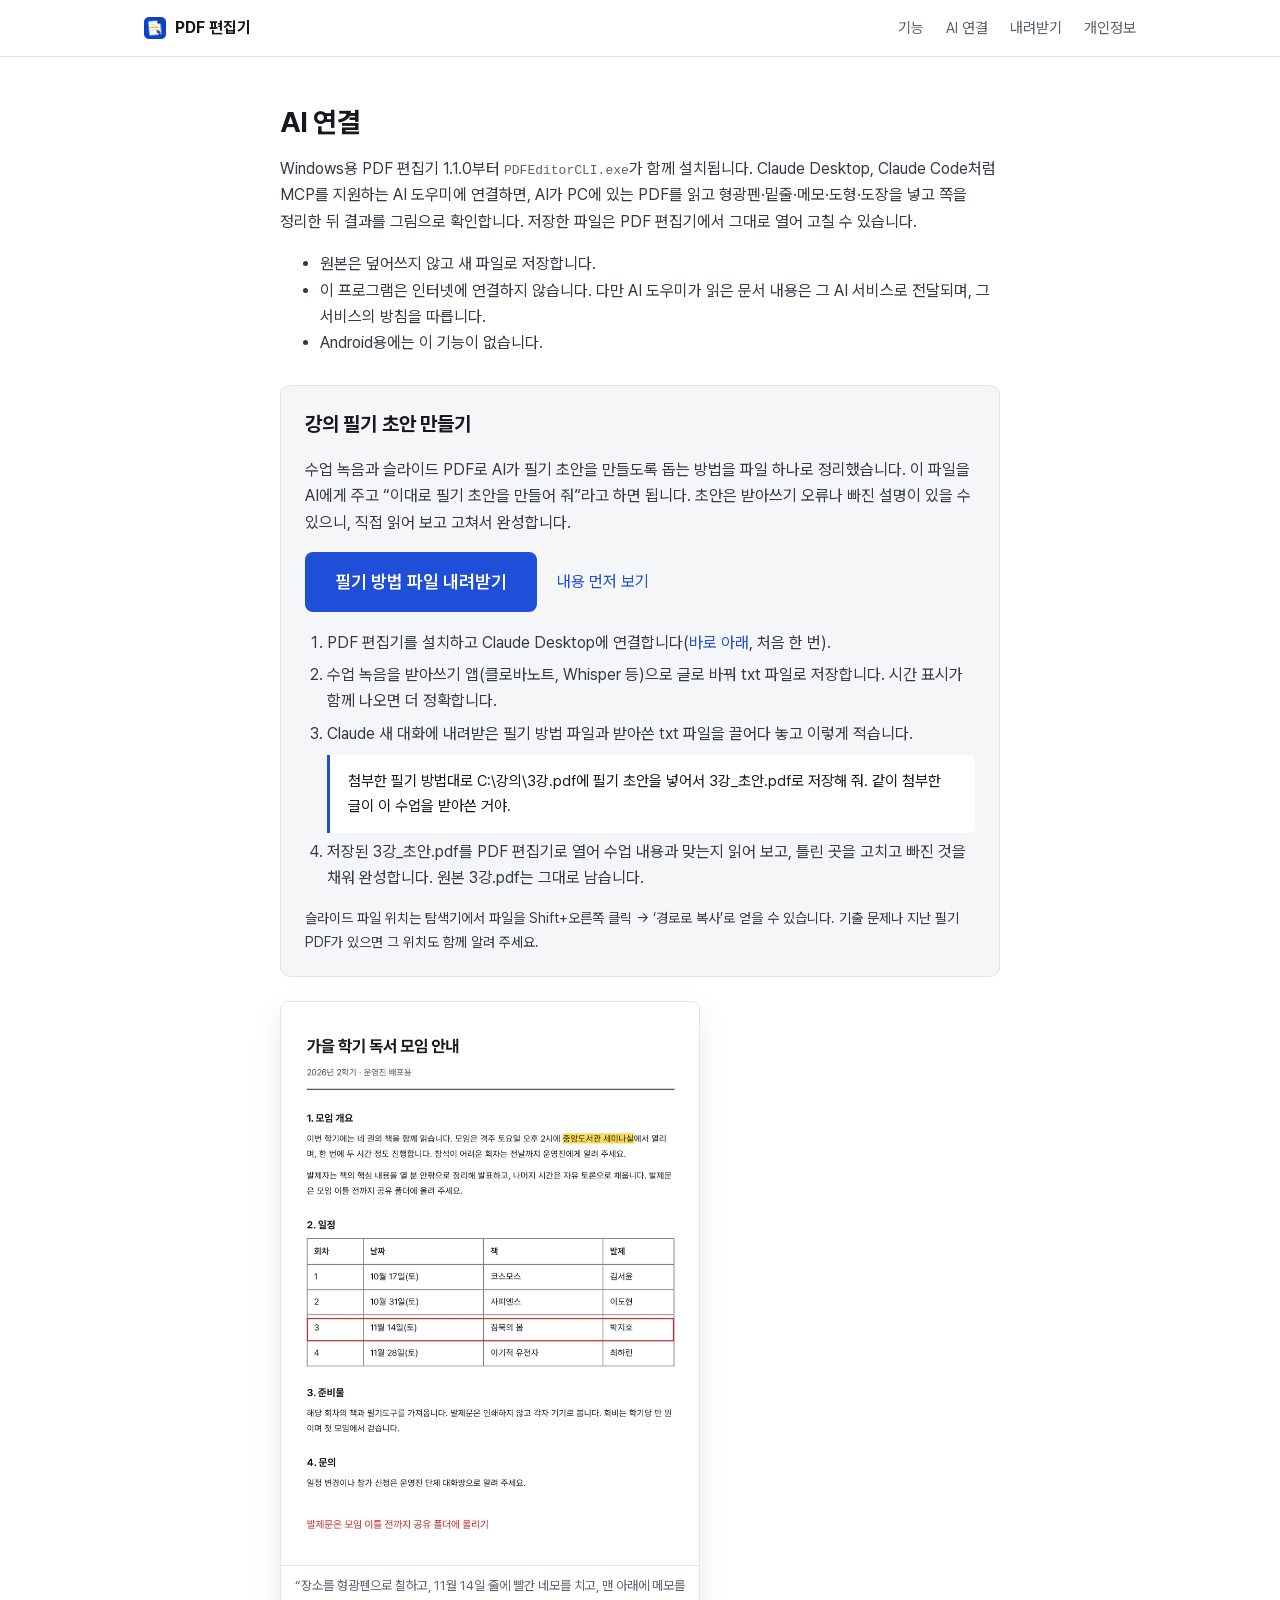
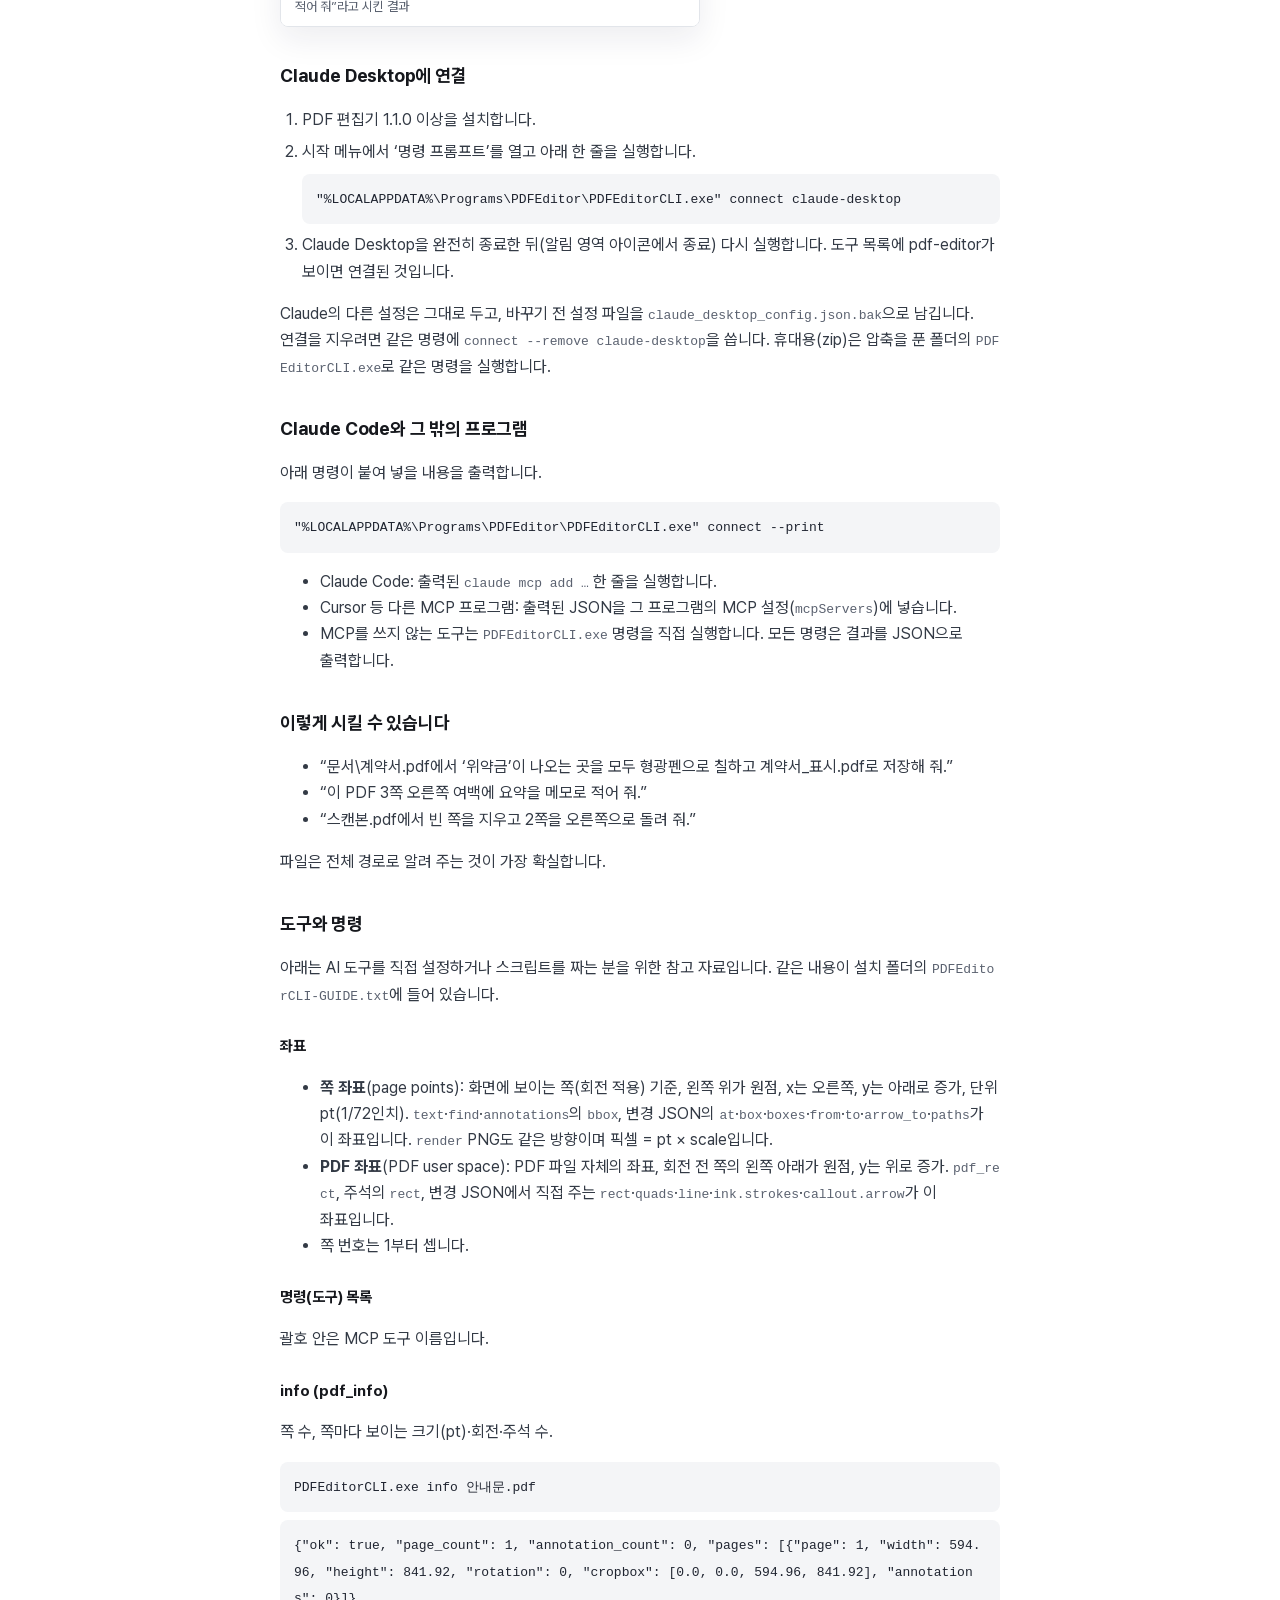
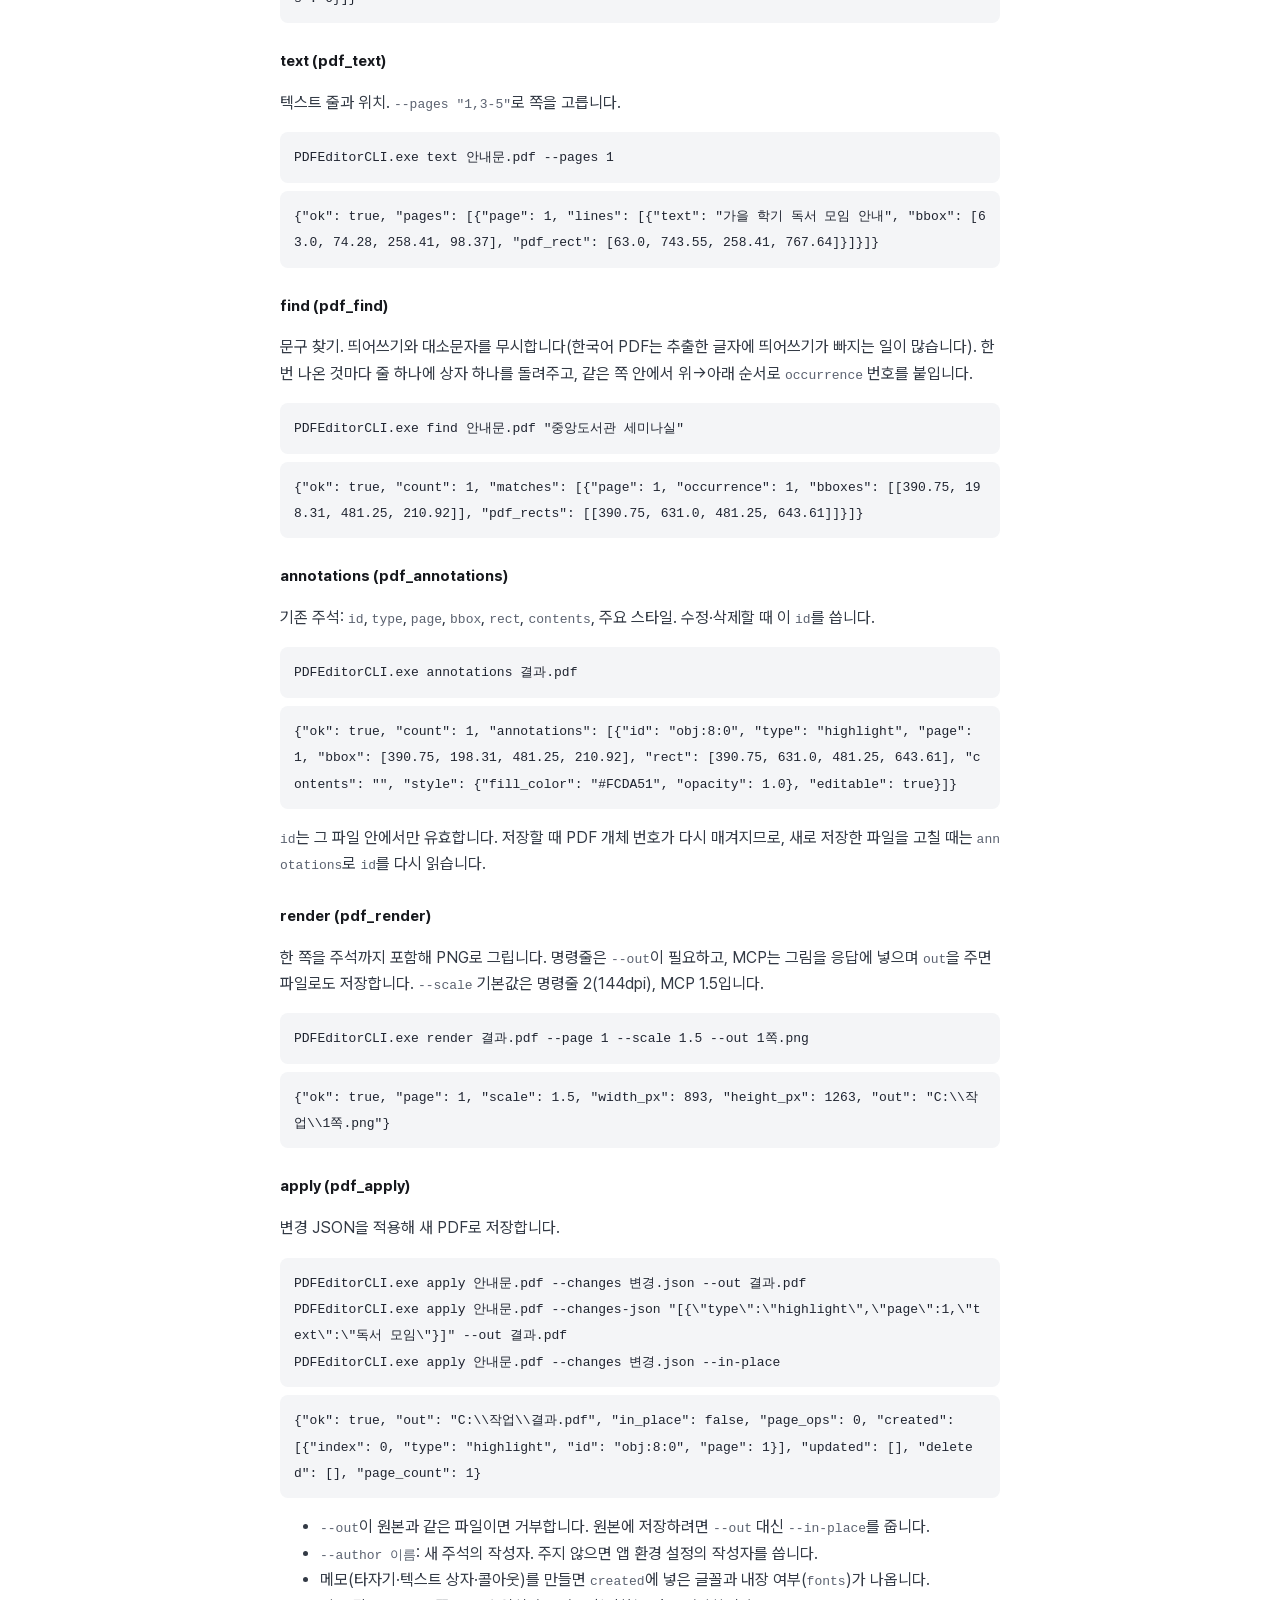
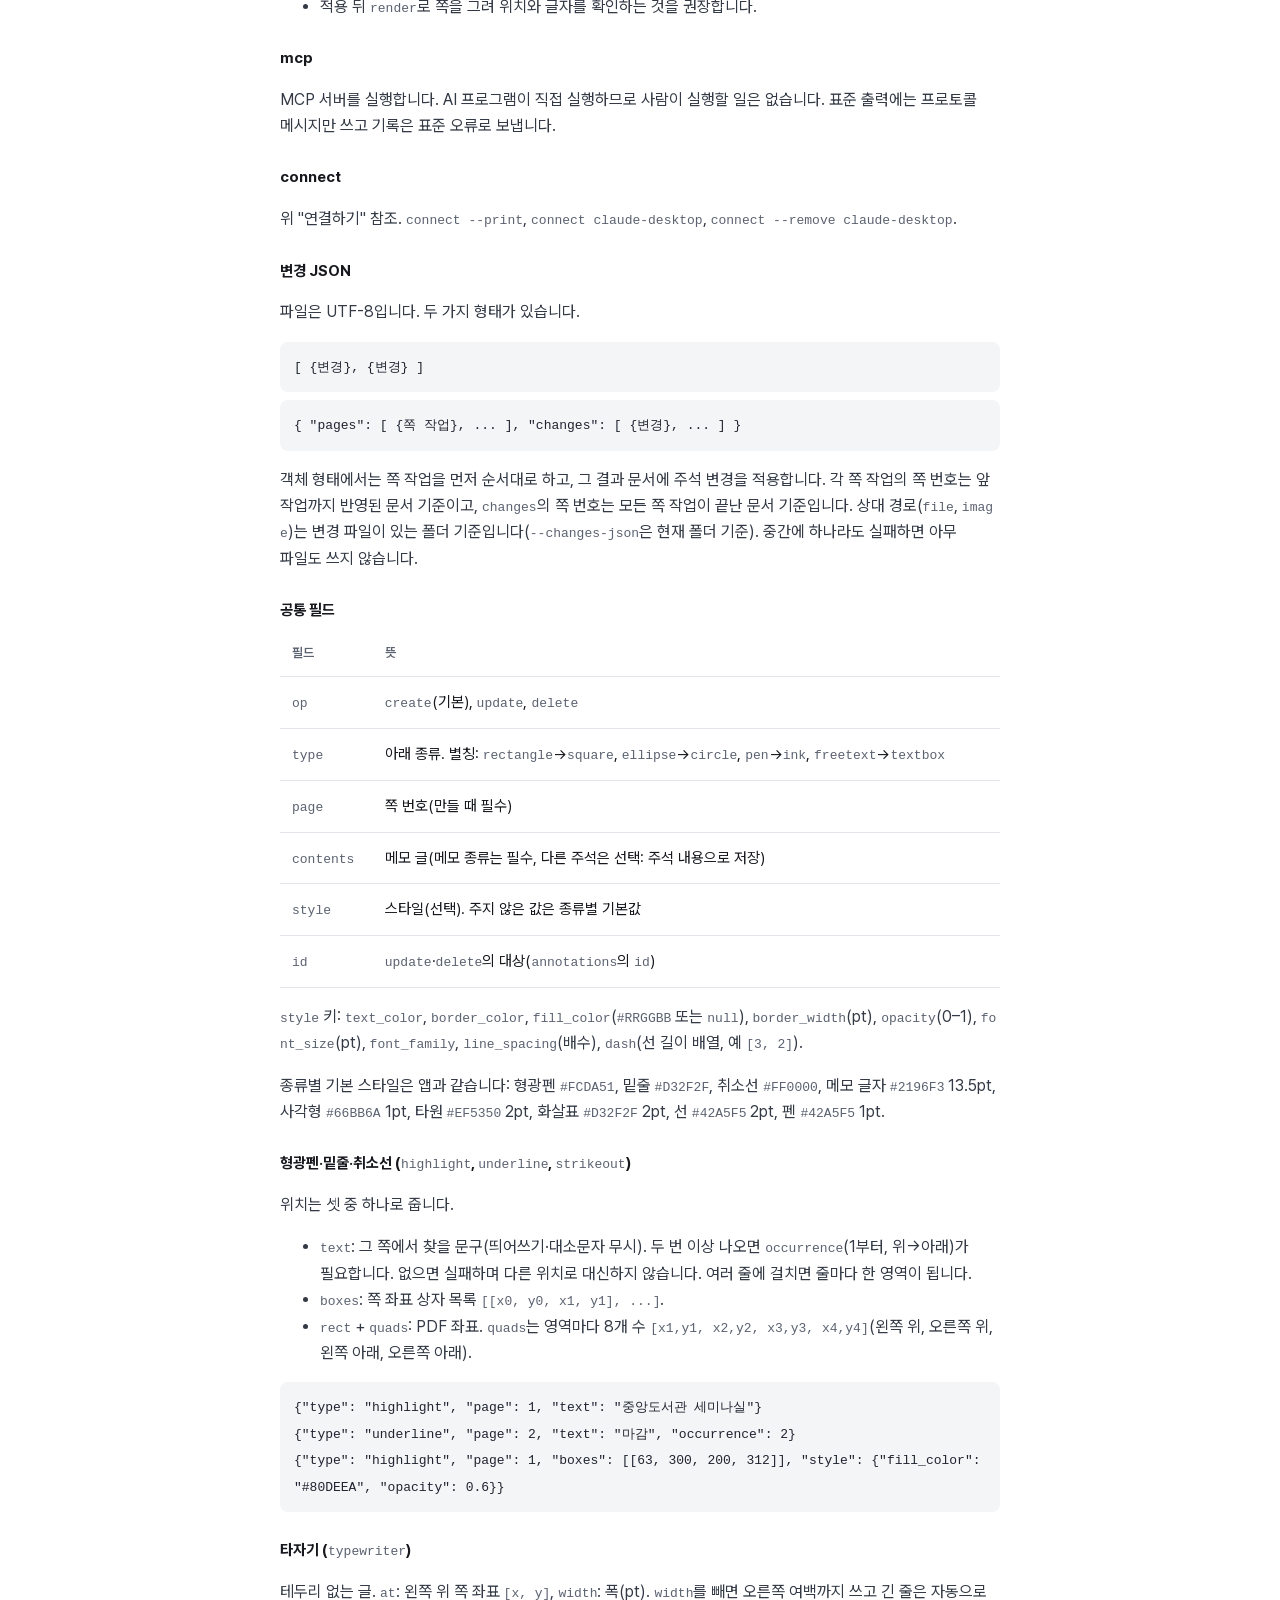
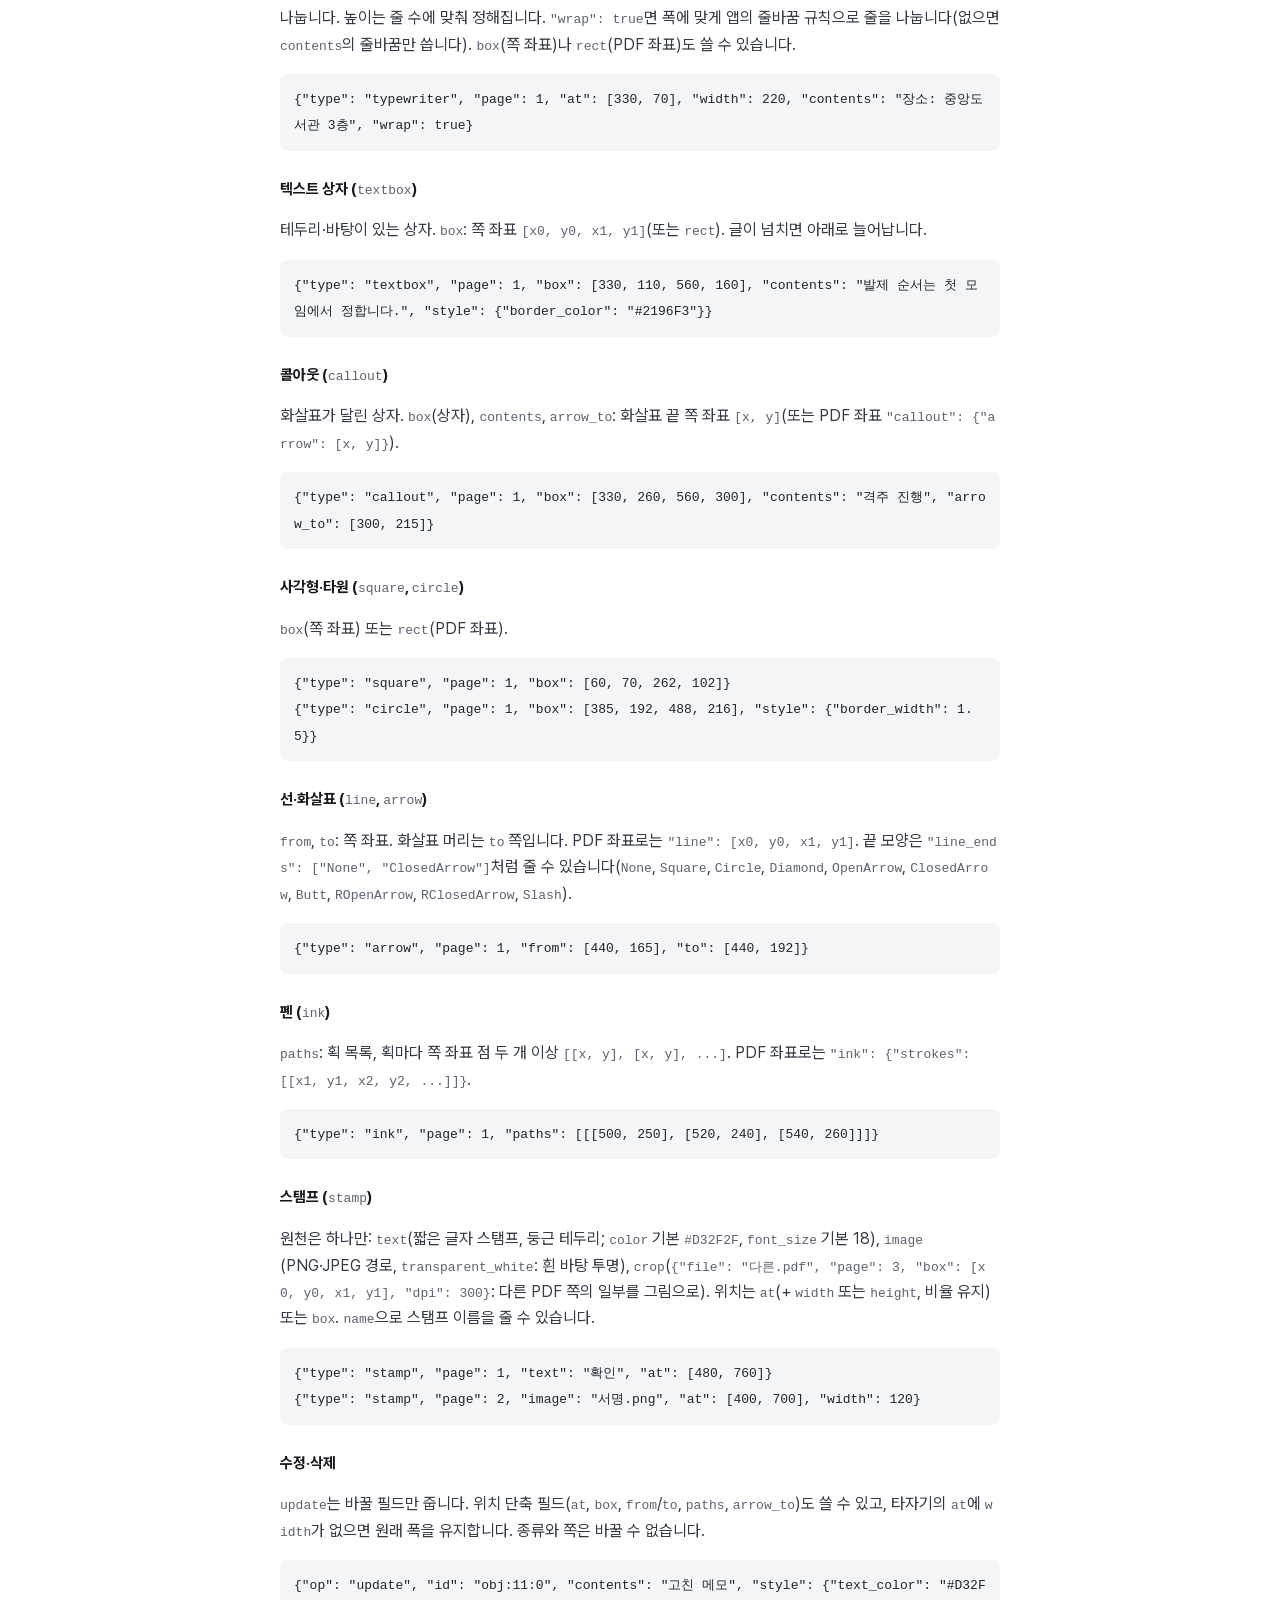
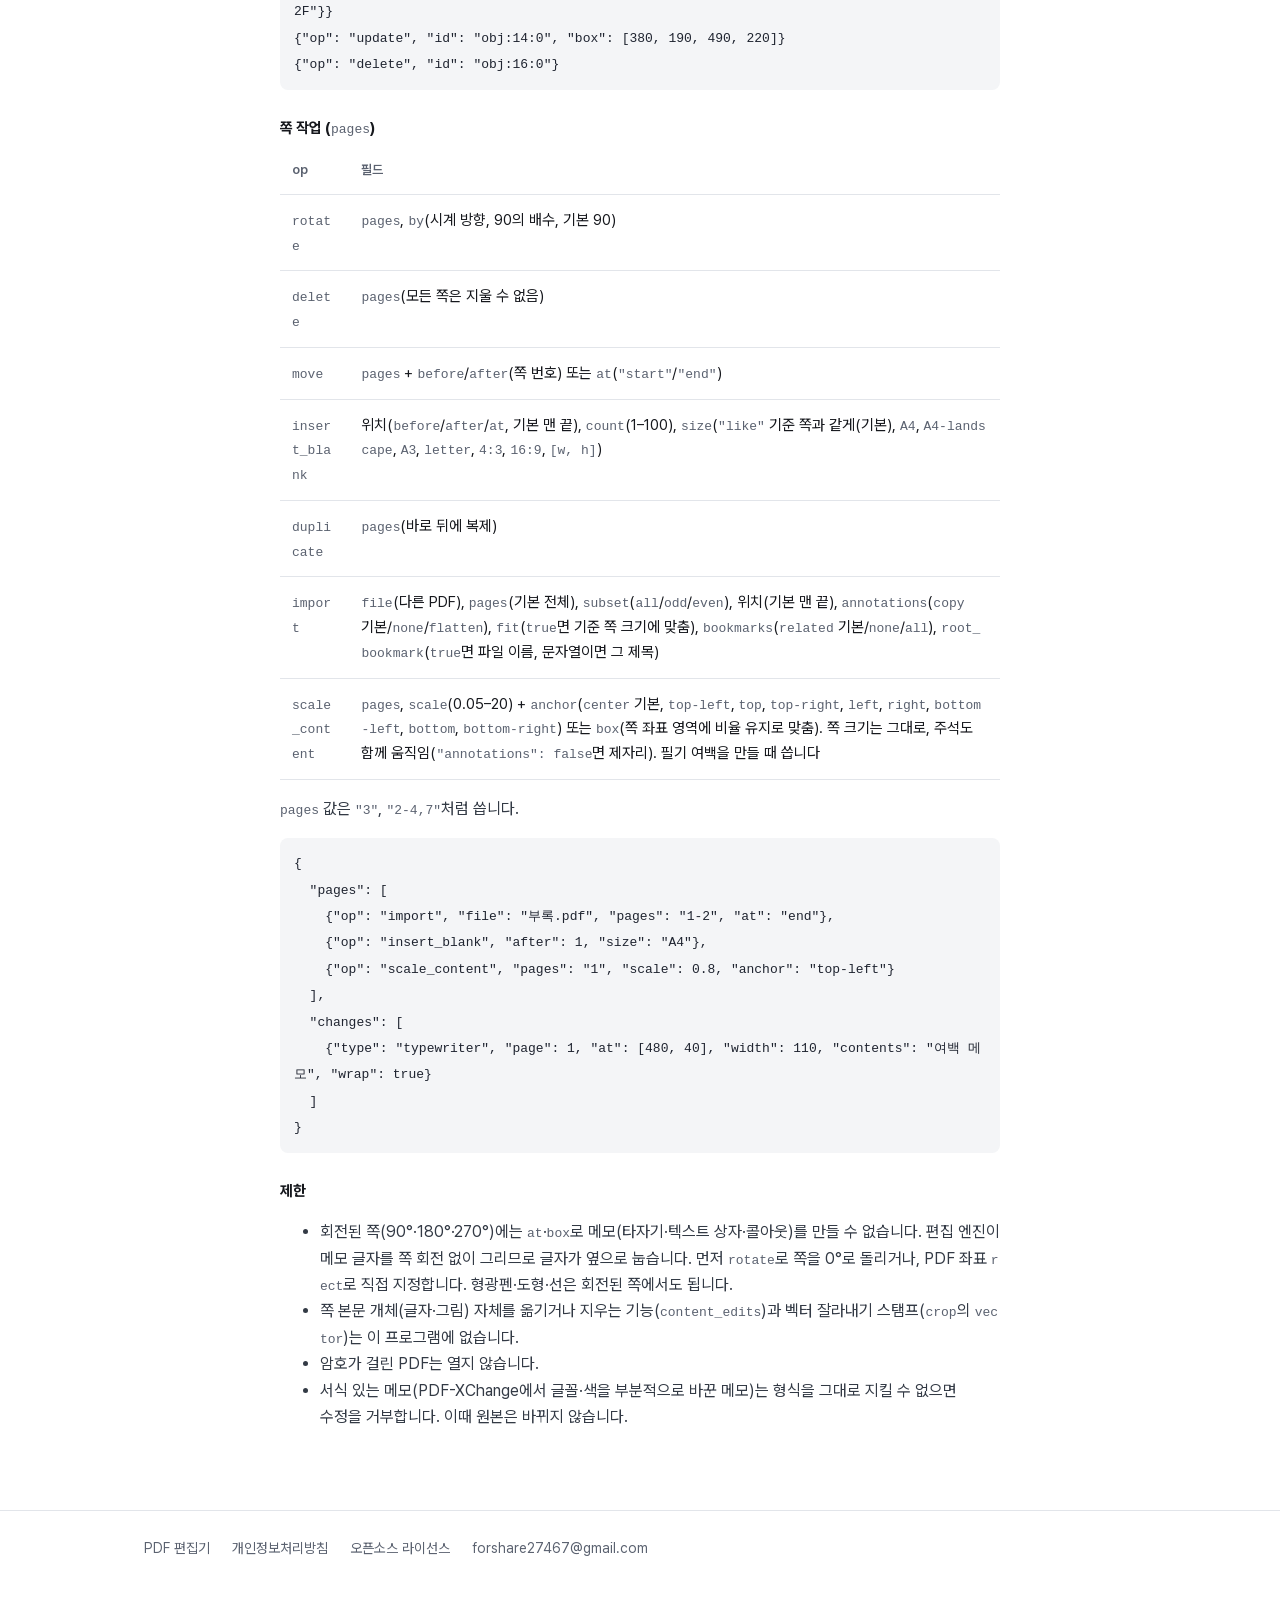
==== commit 373cad16: "강의 필기 안내를 초안 작성 도움으로 설명 Co-Authored-By: Claude Fable 5.2 <noreply@anthropic.com>" ====
--- a/ai.html
+++ b/ai.html
@@ -25,15 +25,15 @@
 </ul>
 
 <div class="guide">
-<h2>강의 필기에 쓰기</h2>
-<p>수업 녹음과 슬라이드 PDF로 필기를 만드는 방법을 파일 하나로 정리했습니다. 이 파일을 AI에게 주고 “이대로 필기해 줘”라고 하면 됩니다.</p>
+<h2>강의 필기 초안 만들기</h2>
+<p>수업 녹음과 슬라이드 PDF로 AI가 필기 초안을 만들도록 돕는 방법을 파일 하나로 정리했습니다. 이 파일을 AI에게 주고 “이대로 필기 초안을 만들어 줘”라고 하면 됩니다. 초안은 받아쓰기 오류나 빠진 설명이 있을 수 있으니, 직접 읽어 보고 고쳐서 완성합니다.</p>
 <p class="guide-get"><a class="btn btn-lg" href="lecture-notes-guide.md" download>필기 방법 파일 내려받기</a><a href="https://github.com/forshare2-pixel/pdf-editor/blob/main/lecture-notes-guide.md">내용 먼저 보기</a></p>
 <ol>
 <li>PDF 편집기를 설치하고 Claude Desktop에 연결합니다(<a href="#connect">바로 아래</a>, 처음 한 번).</li>
 <li>수업 녹음을 받아쓰기 앱(클로바노트, Whisper 등)으로 글로 바꿔 txt 파일로 저장합니다. 시간 표시가 함께 나오면 더 정확합니다.</li>
 <li>Claude 새 대화에 내려받은 필기 방법 파일과 받아쓴 txt 파일을 끌어다 놓고 이렇게 적습니다.
-<blockquote class="ask">첨부한 필기 방법대로 C:\강의\3강.pdf에 필기를 넣어서 3강_필기.pdf로 저장해 줘. 같이 첨부한 글이 이 수업을 받아쓴 거야.</blockquote></li>
-<li>저장된 3강_필기.pdf를 PDF 편집기로 열어 확인하고 고칩니다. 원본 3강.pdf는 그대로 남습니다.</li>
+<blockquote class="ask">첨부한 필기 방법대로 C:\강의\3강.pdf에 필기 초안을 넣어서 3강_초안.pdf로 저장해 줘. 같이 첨부한 글이 이 수업을 받아쓴 거야.</blockquote></li>
+<li>저장된 3강_초안.pdf를 PDF 편집기로 열어 수업 내용과 맞는지 읽어 보고, 틀린 곳을 고치고 빠진 것을 채워 완성합니다. 원본 3강.pdf는 그대로 남습니다.</li>
 </ol>
 <p class="meta">슬라이드 파일 위치는 탐색기에서 파일을 Shift+오른쪽 클릭 → ‘경로로 복사’로 얻을 수 있습니다. 기출 문제나 지난 필기 PDF가 있으면 그 위치도 함께 알려 주세요.</p>
 </div>
